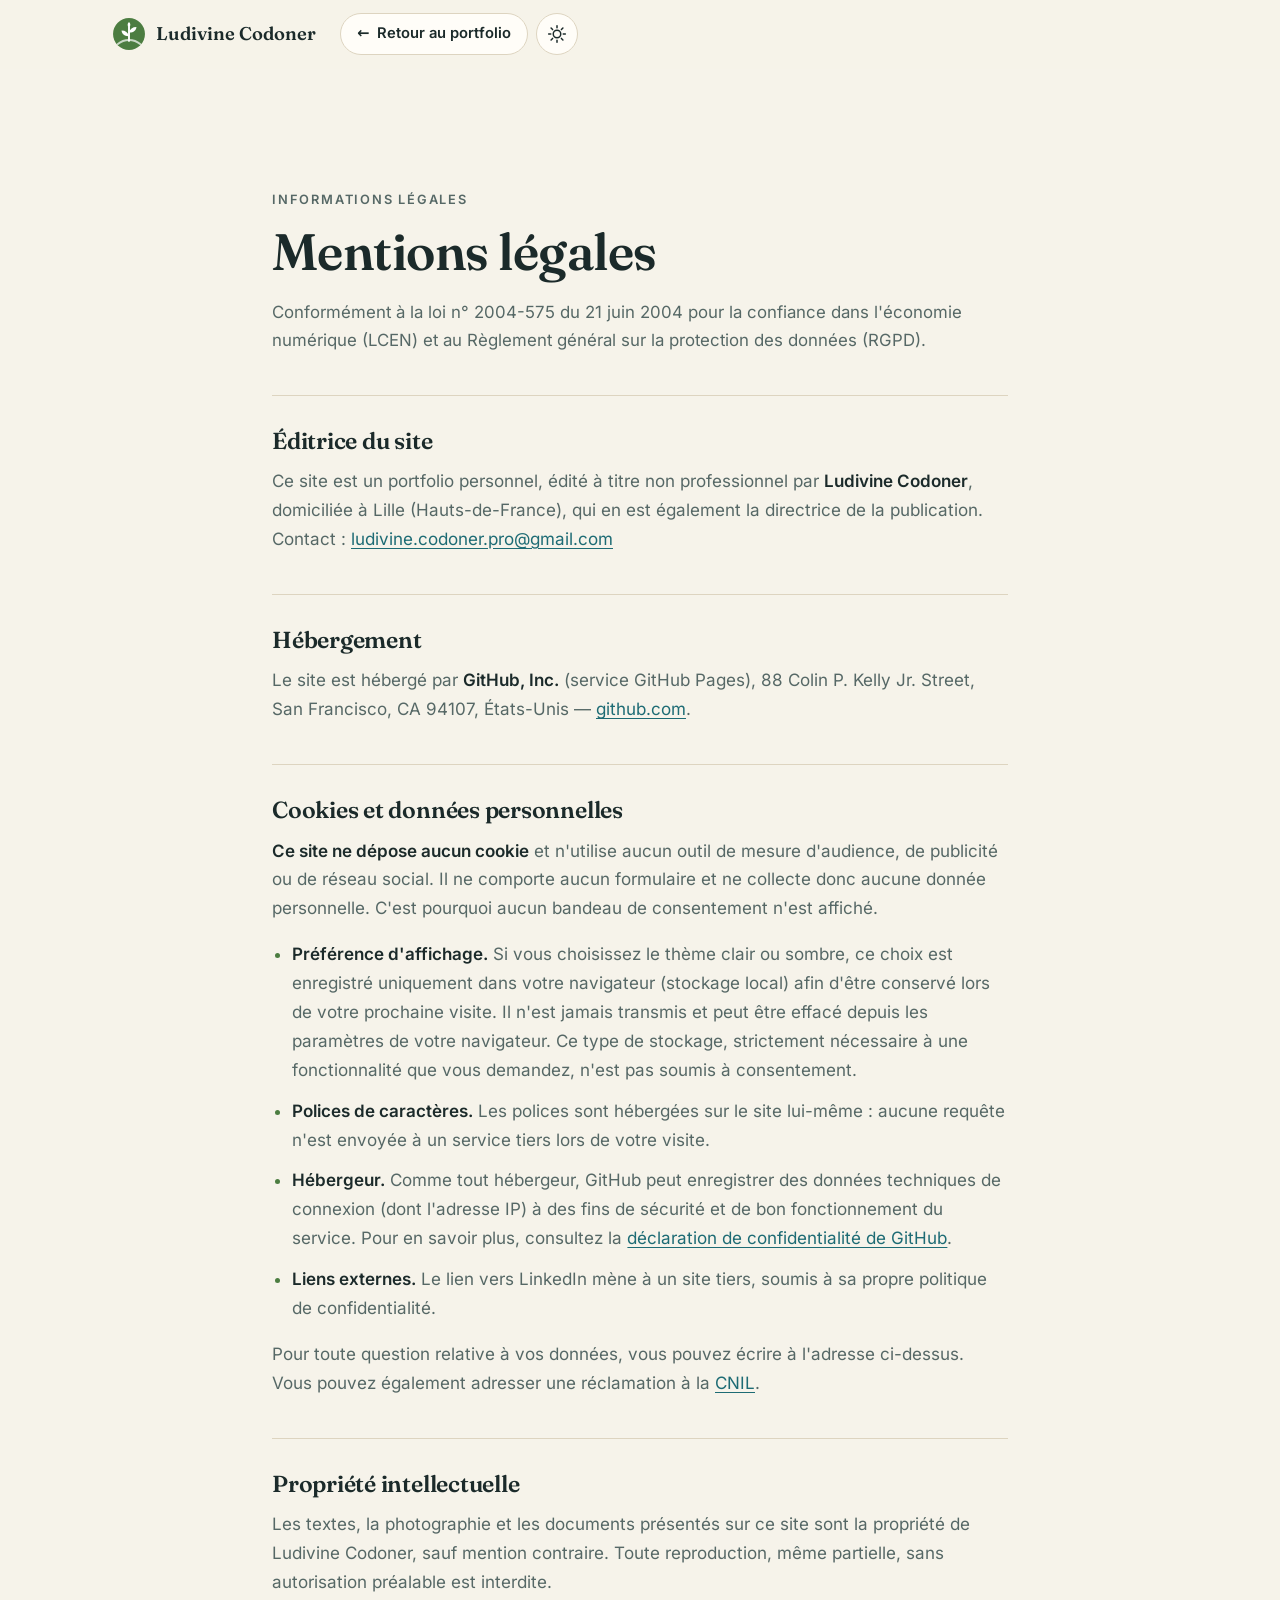
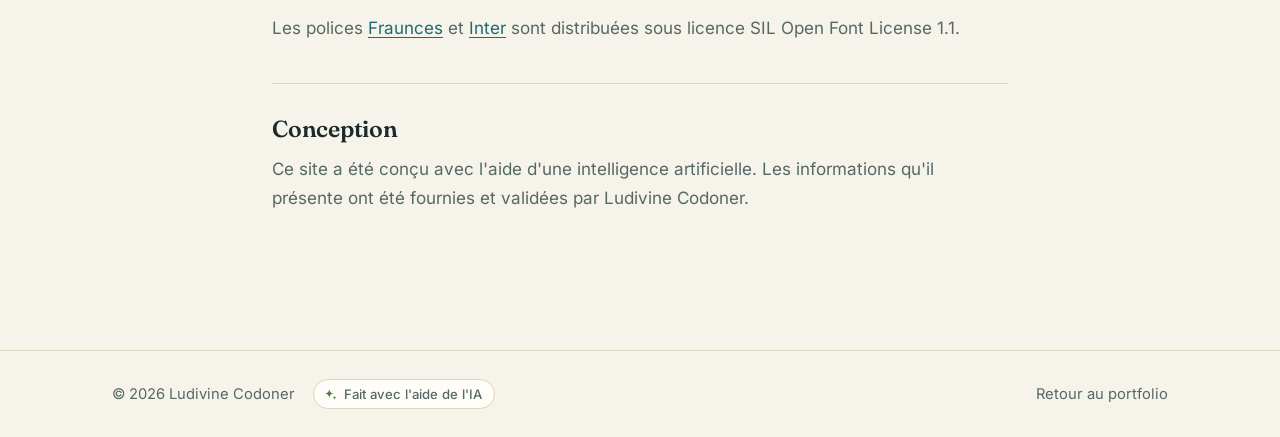
==== mentions-legales.html @ 5ecd5ef0 "Copie de l'e-mail au clic, badge IA, mentions légales, RStudio/Positron - Contact : un clic sur l'ad" ====
<!doctype html>
<html lang="fr">
<head>
  <meta charset="utf-8">
  <meta name="viewport" content="width=device-width, initial-scale=1">
  <title>Mentions légales — Ludivine Codoner</title>
  <meta name="description" content="Mentions légales et politique de confidentialité du portfolio de Ludivine Codoner.">
  <meta name="robots" content="noindex">
  <meta name="theme-color" content="#4c7d41">

  <link rel="icon" href="assets/img/favicon.svg" type="image/svg+xml">
  <link rel="preload" href="assets/fonts/fraunces-latin.woff2" as="font" type="font/woff2" crossorigin>
  <link rel="preload" href="assets/fonts/inter-latin.woff2" as="font" type="font/woff2" crossorigin>
  <link rel="stylesheet" href="assets/css/style.css">

  <script>
    try {
      var t = localStorage.getItem('theme');
      if (t === 'light' || t === 'dark') document.documentElement.dataset.theme = t;
    } catch (e) {}
  </script>
</head>
<body>
  <a class="skip-link" href="#contenu">Aller au contenu</a>

  <header class="site-header">
    <div class="container header__inner">
      <a class="brand brand--compact-sm" href="index.html" aria-label="Retour au portfolio">
        <svg class="brand__mark" viewBox="0 0 32 32" aria-hidden="true">
          <circle cx="16" cy="16" r="15" class="brand__bg"/>
          <path d="M16 22.5V9.5" class="brand__stroke"/>
          <path d="M16 18c-.8-3.4-3.4-5.2-7-5.2.2 3.5 2.9 5.4 7 5.2ZM16 14.5c.8-3.4 3.4-5.2 7-5.2-.2 3.5-2.9 5.4-7 5.2ZM16 10c-1.7-1.5-1.7-3.9 0-5.4 1.7 1.5 1.7 3.9 0 5.4Z" class="brand__fill"/>
          <path d="M5.5 25.5c3-2.6 6.6-3.8 10.5-3.8s7.5 1.2 10.5 3.8" class="brand__stroke brand__stroke--soft"/>
        </svg>
        <span class="brand__name">Ludivine Codoner</span>
      </a>

      <div class="header__actions">
        <a class="btn btn--ghost btn--small" href="index.html">← <span class="hide-sm">Retour au portfolio</span><span class="show-sm">Retour</span></a>
        <button class="icon-btn theme-toggle" type="button" aria-label="Changer de thème">
          <svg class="icon-sun" viewBox="0 0 24 24" aria-hidden="true"><circle cx="12" cy="12" r="4.5"/><path d="M12 2v2.5M12 19.5V22M2 12h2.5M19.5 12H22M4.9 4.9l1.8 1.8M17.3 17.3l1.8 1.8M4.9 19.1l1.8-1.8M17.3 6.7l1.8-1.8"/></svg>
          <svg class="icon-moon" viewBox="0 0 24 24" aria-hidden="true"><path d="M20 14.5A8.5 8.5 0 0 1 9.5 4a8.5 8.5 0 1 0 10.5 10.5Z"/></svg>
        </button>
      </div>
    </div>
  </header>

  <main id="contenu" class="section">
    <div class="container legal">
      <p class="eyebrow">Informations légales</p>
      <h1>Mentions légales</h1>
      <p class="legal__intro">
        Conformément à la loi n° 2004-575 du 21 juin 2004 pour la confiance dans l'économie
        numérique (LCEN) et au Règlement général sur la protection des données (RGPD).
      </p>

      <section>
        <h2>Éditrice du site</h2>
        <p>
          Ce site est un portfolio personnel, édité à titre non professionnel par
          <strong>Ludivine Codoner</strong>, domiciliée à Lille (Hauts-de-France), qui en est
          également la directrice de la publication.<br>
          Contact : <a href="mailto:ludivine.codoner.pro@gmail.com">ludivine.codoner.pro@gmail.com</a>
        </p>
      </section>

      <section>
        <h2>Hébergement</h2>
        <p>
          Le site est hébergé par <strong>GitHub, Inc.</strong> (service GitHub Pages),
          88 Colin P. Kelly Jr. Street, San Francisco, CA 94107, États-Unis —
          <a href="https://github.com" target="_blank" rel="noopener">github.com</a>.
        </p>
      </section>

      <section id="cookies">
        <h2>Cookies et données personnelles</h2>
        <p>
          <strong>Ce site ne dépose aucun cookie</strong> et n'utilise aucun outil de mesure
          d'audience, de publicité ou de réseau social. Il ne comporte aucun formulaire et ne
          collecte donc aucune donnée personnelle. C'est pourquoi aucun bandeau de consentement
          n'est affiché.
        </p>
        <ul>
          <li>
            <strong>Préférence d'affichage.</strong> Si vous choisissez le thème clair ou sombre,
            ce choix est enregistré uniquement dans votre navigateur (stockage local) afin d'être
            conservé lors de votre prochaine visite. Il n'est jamais transmis et peut être effacé
            depuis les paramètres de votre navigateur. Ce type de stockage, strictement nécessaire
            à une fonctionnalité que vous demandez, n'est pas soumis à consentement.
          </li>
          <li>
            <strong>Polices de caractères.</strong> Les polices sont hébergées sur le site
            lui-même : aucune requête n'est envoyée à un service tiers lors de votre visite.
          </li>
          <li>
            <strong>Hébergeur.</strong> Comme tout hébergeur, GitHub peut enregistrer des données
            techniques de connexion (dont l'adresse IP) à des fins de sécurité et de bon
            fonctionnement du service. Pour en savoir plus, consultez la
            <a href="https://docs.github.com/fr/site-policy/privacy-policies/github-general-privacy-statement" target="_blank" rel="noopener">déclaration de confidentialité de GitHub</a>.
          </li>
          <li>
            <strong>Liens externes.</strong> Le lien vers LinkedIn mène à un site tiers, soumis à
            sa propre politique de confidentialité.
          </li>
        </ul>
        <p>
          Pour toute question relative à vos données, vous pouvez écrire à l'adresse ci-dessus.
          Vous pouvez également adresser une réclamation à la
          <a href="https://www.cnil.fr" target="_blank" rel="noopener">CNIL</a>.
        </p>
      </section>

      <section>
        <h2>Propriété intellectuelle</h2>
        <p>
          Les textes, la photographie et les documents présentés sur ce site sont la propriété de
          Ludivine Codoner, sauf mention contraire. Toute reproduction, même partielle, sans
          autorisation préalable est interdite.
        </p>
        <p>
          Les polices <a href="assets/fonts/OFL-Fraunces.txt">Fraunces</a> et
          <a href="assets/fonts/OFL-Inter.txt">Inter</a> sont distribuées sous licence
          SIL Open Font License 1.1.
        </p>
      </section>

      <section>
        <h2>Conception</h2>
        <p>
          Ce site a été conçu avec l'aide d'une intelligence artificielle. Les informations qu'il
          présente ont été fournies et validées par Ludivine Codoner.
        </p>
      </section>
    </div>
  </main>

  <footer class="site-footer">
    <div class="container footer__inner">
      <div class="footer__meta">
        <p>© <span data-year>2026</span> Ludivine Codoner</p>
        <span class="ai-badge" title="Ce site a été conçu avec l'aide d'une intelligence artificielle">
          <svg viewBox="0 0 24 24" aria-hidden="true"><path d="M10 3.5c.7 4.6 2.4 6.3 7 7-4.6.7-6.3 2.4-7 7-.7-4.6-2.4-6.3-7-7 4.6-.7 6.3-2.4 7-7ZM18.5 14c.3 2 1 2.7 3 3-2 .3-2.7 1-3 3-.3-2-1-2.7-3-3 2-.3 2.7-1 3-3Z"/></svg>
          Fait avec l'aide de l'IA
        </span>
      </div>
      <nav class="footer__links" aria-label="Liens de bas de page">
        <a href="index.html">Retour au portfolio</a>
      </nav>
    </div>
  </footer>

  <script src="assets/js/main.js" defer></script>
</body>
</html>
---- assets/css/style.css ----
/* ==========================================================================
   Portfolio — feuille de style
   Palette inspirée des terrains d'étude :
   rose du silène dioïque, bleu de la mer, vert des dunes, beige du sable.
   ========================================================================== */

:root {
  --bg: #f6f3ea;
  --bg-alt: #eee8d9;
  --surface: #fffdf8;
  --text: #1b2a2a;
  --muted: #566866;
  --line: #ddd4c0;
  --header-bg: rgba(246, 243, 234, 0.82);

  --sea: #1d6b74;
  --sea-strong: #12505a;
  --sea-soft: #d6e8e6;
  --leaf: #4c7d41;
  --campion: #b5305d;
  --sand: #c8a669;
  --ochre: #8f6420;

  --wave-1: #cfe2df;
  --wave-2: #9cc7c4;
  --wave-3: var(--bg);

  --on-accent: #ffffff;
  --shadow: 0 1px 2px rgba(27, 42, 42, 0.05), 0 10px 30px rgba(27, 42, 42, 0.07);
  --shadow-lg: 0 2px 4px rgba(27, 42, 42, 0.06), 0 20px 50px rgba(27, 42, 42, 0.12);

  --radius: 18px;
  --radius-sm: 10px;
  --maxw: 1120px;
  --font-serif: "Fraunces", Georgia, "Times New Roman", serif;
  --font-sans: "Inter", system-ui, -apple-system, "Segoe UI", Roboto, sans-serif;

  color-scheme: light;
}

@media (prefers-color-scheme: dark) {
  :root:not([data-theme="light"]) {
    --bg: #0e191b;
    --bg-alt: #122124;
    --surface: #16282b;
    --text: #e5eeec;
    --muted: #9db1ad;
    --line: #26393c;
    --header-bg: rgba(14, 25, 27, 0.8);

    --sea: #62b8bf;
    --sea-strong: #8fd0d4;
    --sea-soft: #1b3639;
    --leaf: #97c487;
    --campion: #ec7fa2;
    --sand: #d9bd85;
  --ochre: #dcb46e;

    --wave-1: #15302f;
    --wave-2: #1b4243;

    --on-accent: #0e191b;
    --shadow: 0 1px 2px rgba(0, 0, 0, 0.3), 0 10px 30px rgba(0, 0, 0, 0.25);
    --shadow-lg: 0 2px 4px rgba(0, 0, 0, 0.3), 0 20px 50px rgba(0, 0, 0, 0.4);

    color-scheme: dark;
  }
}

:root[data-theme="dark"] {
  --bg: #0e191b;
  --bg-alt: #122124;
  --surface: #16282b;
  --text: #e5eeec;
  --muted: #9db1ad;
  --line: #26393c;
  --header-bg: rgba(14, 25, 27, 0.8);

  --sea: #62b8bf;
  --sea-strong: #8fd0d4;
  --sea-soft: #1b3639;
  --leaf: #97c487;
  --campion: #ec7fa2;
  --sand: #d9bd85;
  --ochre: #dcb46e;

  --wave-1: #15302f;
  --wave-2: #1b4243;

  --on-accent: #0e191b;
  --shadow: 0 1px 2px rgba(0, 0, 0, 0.3), 0 10px 30px rgba(0, 0, 0, 0.25);
  --shadow-lg: 0 2px 4px rgba(0, 0, 0, 0.3), 0 20px 50px rgba(0, 0, 0, 0.4);

  color-scheme: dark;
}

/* ---------- Polices (hébergées sur le site, licence SIL OFL 1.1) ---------- */

@font-face {
  font-family: "Fraunces";
  font-style: normal;
  font-weight: 400 700;
  font-display: swap;
  src: url("../fonts/fraunces-latin.woff2") format("woff2");
}

@font-face {
  font-family: "Inter";
  font-style: normal;
  font-weight: 400 600;
  font-display: swap;
  src: url("../fonts/inter-latin.woff2") format("woff2");
}

/* ---------- Base ---------- */

*,
*::before,
*::after {
  box-sizing: border-box;
}

html {
  scroll-behavior: smooth;
  -webkit-text-size-adjust: 100%;
}

body {
  margin: 0;
  background: var(--bg);
  color: var(--text);
  font-family: var(--font-sans);
  font-size: 1.0625rem;
  line-height: 1.7;
  -webkit-font-smoothing: antialiased;
  overflow-x: hidden;
}

svg {
  display: block;
}

a {
  color: var(--sea);
  text-underline-offset: 3px;
}

h1,
h2,
h3 {
  margin: 0;
  font-family: var(--font-serif);
  font-weight: 600;
  line-height: 1.15;
  letter-spacing: -0.01em;
  text-wrap: balance;
}

h2 {
  font-size: clamp(1.9rem, 4vw, 2.75rem);
}

h3 {
  font-size: 1.3rem;
}

p {
  margin: 0 0 1em;
}

ul,
ol {
  margin: 0;
  padding: 0;
  list-style: none;
}

:focus-visible {
  outline: 3px solid var(--sea);
  outline-offset: 3px;
  border-radius: 6px;
}

.container {
  width: 100%;
  max-width: var(--maxw);
  margin-inline: auto;
  padding-inline: clamp(16px, 4vw, 32px);
}

section[id],
article[id] {
  scroll-margin-top: 84px;
}

.sr-only {
  position: absolute;
  width: 1px;
  height: 1px;
  margin: -1px;
  padding: 0;
  overflow: hidden;
  clip: rect(0 0 0 0);
  white-space: nowrap;
  border: 0;
}

.skip-link {
  position: absolute;
  top: -100px;
  left: 16px;
  z-index: 100;
  padding: 10px 16px;
  border-radius: var(--radius-sm);
  background: var(--sea);
  color: var(--on-accent);
  font-weight: 600;
  text-decoration: none;
}

.skip-link:focus {
  top: 16px;
}

.eyebrow {
  margin: 0 0 0.75rem;
  color: var(--sea);
  font-size: 0.8rem;
  font-weight: 600;
  letter-spacing: 0.14em;
  text-transform: uppercase;
}

/* ---------- Boutons, pastilles ---------- */

.btn {
  display: inline-flex;
  align-items: center;
  justify-content: center;
  gap: 8px;
  min-height: 48px;
  padding: 0 22px;
  border: 1.5px solid transparent;
  border-radius: 999px;
  font-weight: 600;
  font-size: 0.98rem;
  text-decoration: none;
  transition: transform 0.2s ease, background-color 0.2s ease, border-color 0.2s ease, color 0.2s ease;
}

.btn:hover {
  transform: translateY(-2px);
}

.btn--small {
  min-height: 42px;
  padding: 0 16px;
  font-size: 0.92rem;
}

.show-sm {
  display: none;
}

@media (max-width: 520px) {
  .hide-sm {
    display: none;
  }

  .show-sm {
    display: inline;
  }

  .brand--compact-sm .brand__name {
    display: none;
  }
}

.btn--primary {
  background: var(--sea);
  color: var(--on-accent);
}

.btn--primary:hover {
  background: var(--sea-strong);
}

.btn--ghost {
  border-color: var(--line);
  background: var(--surface);
  color: var(--text);
}

.btn--ghost:hover {
  border-color: var(--sea);
  color: var(--sea);
}

.pill {
  display: inline-block;
  padding: 2px 12px;
  border-radius: 999px;
  background: var(--sea-soft);
  color: var(--sea-strong);
  font-size: 0.8rem;
  font-weight: 600;
  letter-spacing: 0.02em;
  white-space: nowrap;
}

.pill--accent {
  background: color-mix(in srgb, var(--accent) 14%, transparent);
  color: var(--accent);
}

.icon-btn {
  display: inline-grid;
  place-items: center;
  width: 42px;
  height: 42px;
  padding: 0;
  border: 1px solid var(--line);
  border-radius: 50%;
  background: var(--surface);
  color: var(--text);
  cursor: pointer;
  transition: border-color 0.2s ease, color 0.2s ease;
}

.icon-btn:hover {
  border-color: var(--sea);
  color: var(--sea);
}

.icon-btn svg {
  width: 20px;
  height: 20px;
  fill: none;
  stroke: currentColor;
  stroke-width: 1.8;
  stroke-linecap: round;
  stroke-linejoin: round;
}

/* ---------- En-tête ---------- */

.site-header {
  position: sticky;
  top: 0;
  z-index: 50;
  border-bottom: 1px solid transparent;
  background: var(--header-bg);
  -webkit-backdrop-filter: saturate(160%) blur(14px);
  backdrop-filter: saturate(160%) blur(14px);
  transition: border-color 0.3s ease, box-shadow 0.3s ease;
}

.site-header.is-scrolled {
  border-bottom-color: var(--line);
}

.header__inner {
  display: flex;
  align-items: center;
  gap: 24px;
  min-height: 68px;
}

.brand {
  display: inline-flex;
  align-items: center;
  gap: 10px;
  color: var(--text);
  font-family: var(--font-serif);
  font-size: 1.15rem;
  font-weight: 600;
  text-decoration: none;
}

.brand__mark {
  width: 34px;
  height: 34px;
  flex: none;
}

.brand__bg {
  fill: var(--leaf);
}

.brand__stroke {
  fill: none;
  stroke: var(--on-accent);
  stroke-width: 1.8;
  stroke-linecap: round;
}

.brand__stroke--soft {
  opacity: 0.7;
}

.brand__fill {
  fill: var(--on-accent);
}

.nav {
  margin-left: auto;
}

.nav__list {
  display: flex;
  gap: 4px;
}

.nav__list a {
  display: block;
  padding: 8px 14px;
  border-radius: 999px;
  color: var(--muted);
  font-size: 0.95rem;
  font-weight: 500;
  text-decoration: none;
  transition: color 0.2s ease, background-color 0.2s ease;
}

.nav__list a:hover,
.nav__list a.is-active {
  background: var(--sea-soft);
  color: var(--sea-strong);
}

.header__actions {
  display: flex;
  gap: 8px;
}

.theme-toggle .icon-moon {
  display: none;
}

:root[data-theme="dark"] .theme-toggle .icon-sun {
  display: none;
}

:root[data-theme="dark"] .theme-toggle .icon-moon {
  display: block;
}

@media (prefers-color-scheme: dark) {
  :root:not([data-theme="light"]) .theme-toggle .icon-sun {
    display: none;
  }

  :root:not([data-theme="light"]) .theme-toggle .icon-moon {
    display: block;
  }
}

.nav-toggle {
  display: none;
  gap: 4px;
  align-content: center;
}

.nav-toggle__bar {
  display: block;
  width: 18px;
  height: 2px;
  border-radius: 2px;
  background: currentColor;
  transition: transform 0.25s ease, opacity 0.25s ease;
}

.nav-toggle[aria-expanded="true"] .nav-toggle__bar:nth-child(1) {
  transform: translateY(6px) rotate(45deg);
}

.nav-toggle[aria-expanded="true"] .nav-toggle__bar:nth-child(2) {
  opacity: 0;
}

.nav-toggle[aria-expanded="true"] .nav-toggle__bar:nth-child(3) {
  transform: translateY(-6px) rotate(-45deg);
}

@media (max-width: 860px) {
  .header__inner {
    justify-content: space-between;
  }

  .nav-toggle {
    display: inline-grid;
  }

  .nav {
    position: absolute;
    top: 100%;
    left: 0;
    right: 0;
    margin: 0;
    padding: 8px 16px 20px;
    border-bottom: 1px solid var(--line);
    background: var(--bg);
    box-shadow: var(--shadow);
    opacity: 0;
    visibility: hidden;
    transform: translateY(-8px);
    transition: opacity 0.2s ease, transform 0.2s ease, visibility 0.2s;
  }

  .nav.is-open {
    opacity: 1;
    visibility: visible;
    transform: none;
  }

  .nav__list {
    flex-direction: column;
  }

  .nav__list a {
    padding: 12px 16px;
    border-radius: var(--radius-sm);
    font-size: 1.05rem;
  }

  .header__actions {
    margin-left: auto;
  }
}

/* ---------- Accueil ---------- */

.hero {
  position: relative;
  overflow: hidden;
  padding: clamp(56px, 10vw, 120px) 0 clamp(140px, 16vw, 200px);
  background:
    radial-gradient(60% 60% at 85% 10%, color-mix(in srgb, var(--campion) 10%, transparent), transparent 70%),
    radial-gradient(50% 50% at 5% 30%, color-mix(in srgb, var(--leaf) 12%, transparent), transparent 70%),
    var(--bg);
}

.hero__inner {
  position: relative;
  z-index: 1;
  display: grid;
  grid-template-columns: minmax(0, 1.35fr) minmax(0, 1fr);
  align-items: center;
  gap: clamp(32px, 6vw, 72px);
}

.hero__title {
  font-size: clamp(2.6rem, 6.4vw, 4.25rem);
  font-weight: 700;
  letter-spacing: -0.025em;
}

.hero__role {
  margin: 0.6rem 0 1.4rem;
  color: var(--sea);
  font-family: var(--font-serif);
  font-size: clamp(1.15rem, 2.4vw, 1.45rem);
  font-style: italic;
}

.hero__lead {
  max-width: 36em;
  color: var(--muted);
  font-size: 1.12rem;
}

.hero__cta {
  display: flex;
  flex-wrap: wrap;
  gap: 12px;
  margin-top: 2rem;
}

.hero__figure {
  position: relative;
  justify-self: center;
  width: min(100%, 360px);
  margin: 0;
}

.hero__photo {
  position: relative;
  aspect-ratio: 3 / 4;
}

/* Cadre décoratif décalé derrière la photo */
.hero__photo::before {
  content: "";
  position: absolute;
  inset: 0;
  border: 2px solid var(--campion);
  border-radius: 999px 999px var(--radius) var(--radius);
  opacity: 0.55;
  transform: translate(14px, 14px);
}

.hero__photo img {
  position: relative;
  display: block;
  width: 100%;
  height: 100%;
  border-radius: 999px 999px var(--radius) var(--radius);
  box-shadow: var(--shadow-lg);
  object-fit: cover;
}

.hero__badge {
  position: absolute;
  bottom: 22px;
  left: -28px;
  display: flex;
  align-items: center;
  gap: 12px;
  max-width: 290px;
  padding: 10px 16px 10px 10px;
  border: 1px solid var(--line);
  border-radius: 16px;
  background: var(--surface);
  box-shadow: var(--shadow-lg);
  color: var(--muted);
  font-size: 0.85rem;
  line-height: 1.35;
}

.hero__badge-icons {
  display: flex;
  flex: none;
}

.hero__badge-icons svg {
  width: 34px;
  height: 34px;
  padding: 5px;
  border: 2px solid var(--surface);
  border-radius: 50%;
  background: color-mix(in srgb, var(--accent) 16%, var(--surface));
}

.hero__badge-icons svg + svg {
  margin-left: -8px;
}

.hero__waves {
  position: absolute;
  right: 0;
  bottom: -1px;
  left: 0;
  height: clamp(90px, 12vw, 160px);
}

.hero__waves svg {
  width: 100%;
  height: 100%;
}

.wave {
  transform-origin: center bottom;
}

.wave--1 {
  fill: var(--wave-1);
  animation: swell 9s ease-in-out infinite alternate;
}

.wave--2 {
  fill: var(--wave-2);
  opacity: 0.55;
  animation: swell 7s ease-in-out -2s infinite alternate-reverse;
}

.wave--3 {
  fill: var(--wave-3);
}

@keyframes swell {
  from {
    transform: translateX(-1.5%) scaleY(0.94);
  }

  to {
    transform: translateX(1.5%) scaleY(1.06);
  }
}

@media (max-width: 860px) {
  .hero__inner {
    grid-template-columns: minmax(0, 1fr);
  }

  .hero__figure {
    width: min(100% - 28px, 320px);
    margin-top: 12px;
  }

  .hero__badge {
    left: 12px;
    right: 12px;
    bottom: 14px;
    max-width: none;
  }
}

/* ---------- Icônes des terrains (héritent de --accent) ---------- */

.ico-fill {
  fill: var(--accent);
}

.ico-core {
  fill: var(--sand);
}

.ico-line {
  fill: none;
  stroke: var(--surface);
  stroke-width: 1.6;
  stroke-linecap: round;
  opacity: 0.75;
}

.ico-line--strong {
  stroke: var(--accent);
  stroke-width: 2.2;
  opacity: 1;
}

.ico-fill--soft {
  opacity: 0.6;
}

.ico-body {
  fill: none;
  stroke: var(--text);
  stroke-width: 2;
  stroke-linecap: round;
}

/* ---------- Sections ---------- */

.section {
  padding-block: clamp(72px, 10vw, 120px);
}

.section--alt {
  background: var(--bg-alt);
}

.section-head {
  max-width: 720px;
  margin-bottom: clamp(36px, 5vw, 56px);
}

.section-head__intro {
  margin-top: 1rem;
  color: var(--muted);
  font-size: 1.1rem;
}

/* ---------- À propos ---------- */

.about {
  display: grid;
  grid-template-columns: minmax(0, 1.5fr) minmax(0, 1fr);
  align-items: start;
  gap: clamp(32px, 6vw, 72px);
}

.about__text p {
  color: var(--muted);
}

.about__text strong {
  color: var(--text);
  font-weight: 600;
}

.about__text p:first-child {
  color: var(--text);
  font-family: var(--font-serif);
  font-size: 1.35rem;
  line-height: 1.5;
}

.facts {
  display: grid;
  gap: 14px;
}

.fact {
  padding: 20px 22px;
  border: 1px solid var(--line);
  border-left: 4px solid var(--sea);
  border-radius: var(--radius-sm);
  background: var(--surface);
}

.fact:nth-child(2) {
  border-left-color: var(--campion);
}

.fact:nth-child(3) {
  border-left-color: var(--leaf);
}

.fact__value {
  display: block;
  font-family: var(--font-serif);
  font-size: 1.9rem;
  font-weight: 700;
  line-height: 1.1;
}

.fact__label {
  display: block;
  margin-top: 4px;
  color: var(--muted);
  font-size: 0.95rem;
  line-height: 1.45;
}

.interests {
  margin-top: clamp(40px, 6vw, 64px);
  padding-top: clamp(28px, 4vw, 40px);
  border-top: 1px solid var(--line);
}

.interests__title {
  margin-bottom: 18px;
  font-size: 1.15rem;
}

.interests__list {
  display: grid;
  grid-template-columns: repeat(auto-fit, minmax(min(100%, 220px), 1fr));
  gap: 12px;
}

.interests__list li {
  display: flex;
  align-items: flex-start;
  gap: 12px;
  padding: 16px;
  border-radius: var(--radius-sm);
  background: var(--bg-alt);
  color: var(--muted);
  font-size: 0.95rem;
  line-height: 1.45;
}

.interests__list strong {
  display: block;
  margin-bottom: 2px;
  color: var(--text);
  font-weight: 600;
}

.interests__list svg {
  width: 22px;
  height: 22px;
  flex: none;
  fill: none;
  stroke: var(--sea);
  stroke-width: 1.8;
  stroke-linecap: round;
  stroke-linejoin: round;
}

@media (max-width: 860px) {
  .about {
    grid-template-columns: minmax(0, 1fr);
  }
}

/* ---------- Parcours (frise) ---------- */

.timeline {
  position: relative;
  display: grid;
  gap: 28px;
  padding-left: 44px;
}

.timeline::before {
  content: "";
  position: absolute;
  top: 12px;
  bottom: 12px;
  left: 13px;
  width: 2px;
  border-radius: 2px;
  background: linear-gradient(to bottom, var(--sea), var(--leaf));
}

.timeline__item {
  position: relative;
}

.timeline__marker {
  position: absolute;
  top: 30px;
  left: -44px;
  width: 28px;
  height: 28px;
  border: 6px solid var(--bg-alt);
  border-radius: 50%;
  background: var(--sea);
  box-shadow: 0 0 0 2px var(--sea);
}

.timeline__item:last-child .timeline__marker {
  background: var(--leaf);
  box-shadow: 0 0 0 2px var(--leaf);
}

.timeline__card {
  padding: clamp(22px, 3.5vw, 32px);
  border: 1px solid var(--line);
  border-radius: var(--radius);
  background: var(--surface);
  box-shadow: var(--shadow);
}

.timeline__meta {
  display: flex;
  flex-wrap: wrap;
  align-items: center;
  gap: 8px 14px;
  margin-bottom: 12px;
  color: var(--muted);
  font-size: 0.92rem;
}

.timeline__sub {
  margin: 6px 0 16px;
  color: var(--sea);
  font-weight: 500;
}

.timeline__card > p:not(.timeline__sub) {
  color: var(--muted);
}

.steps {
  display: flex;
  flex-wrap: wrap;
  gap: 8px;
  margin-bottom: 16px;
}

.steps li {
  display: inline-flex;
  align-items: center;
  gap: 8px;
  color: var(--text);
  font-size: 0.92rem;
  font-weight: 500;
}

.steps li:not(:last-child)::after {
  content: "→";
  color: var(--muted);
}

.timeline__link {
  display: block;
  width: fit-content;
  margin-top: 4px;
  font-weight: 600;
  font-size: 0.95rem;
  text-decoration: none;
}

.timeline__link:hover {
  text-decoration: underline;
}

/* ---------- Stages ---------- */

.stages {
  display: grid;
  gap: 24px;
}

.stage {
  position: relative;
  display: grid;
  grid-template-columns: auto minmax(0, 1fr);
  gap: clamp(18px, 3vw, 32px);
  overflow: hidden;
  padding: clamp(22px, 4vw, 40px);
  border: 1px solid var(--line);
  border-radius: var(--radius);
  background: var(--surface);
  box-shadow: var(--shadow);
}

.stage::before {
  content: "";
  position: absolute;
  top: 0;
  bottom: 0;
  left: 0;
  width: 5px;
  background: var(--accent);
}

.stage__icon {
  display: grid;
  place-items: center;
  width: clamp(64px, 9vw, 88px);
  height: clamp(64px, 9vw, 88px);
  border-radius: 22px;
  background: color-mix(in srgb, var(--accent) 12%, transparent);
}

.stage__icon svg {
  width: 62%;
  height: 62%;
}

.stage__meta {
  display: flex;
  flex-wrap: wrap;
  align-items: center;
  gap: 8px 14px;
  margin-bottom: 12px;
  color: var(--muted);
  font-size: 0.92rem;
}

.stage h3 {
  margin-bottom: 14px;
  font-size: clamp(1.3rem, 2.6vw, 1.6rem);
}

.stage p {
  color: var(--muted);
}

.stage__highlight {
  padding: 14px 18px;
  border-radius: var(--radius-sm);
  background: color-mix(in srgb, var(--accent) 10%, transparent);
}

.stage__highlight strong {
  color: var(--text);
}

.tags {
  display: flex;
  flex-wrap: wrap;
  gap: 8px;
  margin-top: 18px;
}

.tags li {
  padding: 4px 12px;
  border: 1px solid color-mix(in srgb, var(--accent) 35%, var(--line));
  border-radius: 999px;
  color: var(--text);
  font-size: 0.85rem;
}

.stage__people {
  margin: 0;
  font-size: 0.95rem;
}

.stage__people span {
  margin-right: 6px;
  color: var(--text);
  font-weight: 600;
}

.stage__people span::after {
  content: " :";
}

.stage__list {
  display: grid;
  gap: 6px;
  margin-bottom: 16px;
  color: var(--muted);
}

.stage__list li {
  position: relative;
  padding-left: 20px;
}

.stage__list li::before {
  content: "";
  position: absolute;
  top: 0.68em;
  left: 2px;
  width: 7px;
  height: 7px;
  border-radius: 50%;
  background: var(--accent);
}

.subhead {
  margin: 0 0 18px;
  color: var(--muted);
  font-family: var(--font-sans);
  font-size: 0.85rem;
  font-weight: 600;
  letter-spacing: 0.12em;
  text-transform: uppercase;
}

.stages + .subhead {
  margin-top: clamp(40px, 6vw, 64px);
}

.doc-link {
  display: inline-flex;
  align-items: center;
  gap: 10px;
  margin-top: 18px;
  padding: 10px 16px;
  border: 1px solid var(--line);
  border-radius: 12px;
  background: var(--bg);
  color: var(--text);
  font-size: 0.92rem;
  font-weight: 600;
  text-decoration: none;
  transition: border-color 0.2s ease, color 0.2s ease;
}

.doc-link:hover {
  border-color: var(--accent);
  color: var(--accent);
}

.doc-link svg {
  width: 20px;
  height: 20px;
  flex: none;
  fill: none;
  stroke: currentColor;
  stroke-width: 1.8;
  stroke-linecap: round;
  stroke-linejoin: round;
}

.doc-link small {
  color: var(--muted);
  font-weight: 500;
}

.stages--compact {
  grid-template-columns: repeat(auto-fit, minmax(min(100%, 420px), 1fr));
  gap: 20px;
}

.stage--compact {
  padding: clamp(22px, 3vw, 30px);
  box-shadow: none;
}

.stage--compact .stage__icon {
  width: 60px;
  height: 60px;
  border-radius: 16px;
}

.stage--compact h3 {
  font-size: 1.2rem;
}

@media (max-width: 600px) {
  .stage {
    grid-template-columns: minmax(0, 1fr);
  }
}

/* ---------- Compétences ---------- */

.skills {
  display: grid;
  grid-template-columns: repeat(auto-fit, minmax(min(100%, 250px), 1fr));
  gap: 20px;
}

.skill {
  padding: 26px;
  border: 1px solid var(--line);
  border-radius: var(--radius);
  background: var(--surface);
}

.skill h3 {
  margin-bottom: 18px;
  font-size: 1.2rem;
}

.skill--featured {
  border-color: var(--sea);
  background:
    linear-gradient(160deg, color-mix(in srgb, var(--sea) 10%, transparent), transparent 60%),
    var(--surface);
  box-shadow: var(--shadow);
}

.skill__badge {
  display: inline-block;
  margin-bottom: 12px;
  padding: 2px 10px;
  border-radius: 999px;
  background: var(--sea);
  color: var(--on-accent);
  font-size: 0.75rem;
  font-weight: 600;
  letter-spacing: 0.08em;
  text-transform: uppercase;
}

.chips {
  display: flex;
  flex-wrap: wrap;
  gap: 8px;
}

.chips li {
  padding: 5px 12px;
  border-radius: 8px;
  background: var(--bg);
  color: var(--text);
  font-size: 0.88rem;
  line-height: 1.4;
}

.skill--featured .chips li {
  background: var(--sea-soft);
  color: var(--sea-strong);
  font-weight: 500;
}

.skill__note {
  margin: 16px 0 0;
  color: var(--muted);
  font-size: 0.9rem;
}

.project {
  display: grid;
  grid-template-columns: auto minmax(0, 1fr);
  gap: clamp(18px, 3vw, 28px);
  margin-top: 20px;
  padding: clamp(22px, 4vw, 36px);
  border: 1px solid var(--line);
  border-radius: var(--radius);
  background:
    linear-gradient(120deg, color-mix(in srgb, var(--leaf) 12%, transparent), transparent 55%),
    var(--surface);
}

.project__icon {
  display: grid;
  place-items: center;
  width: 64px;
  height: 64px;
  border-radius: 18px;
  background: color-mix(in srgb, var(--leaf) 16%, transparent);
  color: var(--leaf);
}

.project__icon svg {
  width: 32px;
  height: 32px;
  fill: none;
  stroke: currentColor;
  stroke-width: 1.7;
  stroke-linecap: round;
  stroke-linejoin: round;
}

.project__label {
  margin-bottom: 6px;
  color: var(--leaf);
  font-size: 0.8rem;
  font-weight: 600;
  letter-spacing: 0.12em;
  text-transform: uppercase;
}

.project h3 {
  margin-bottom: 12px;
  font-size: clamp(1.3rem, 2.6vw, 1.6rem);
}

.project p:not(.project__label) {
  max-width: 62em;
  color: var(--muted);
}

.project__steps {
  margin: 0;
}

.project__steps li {
  padding: 5px 12px;
  border-radius: 8px;
  background: var(--bg);
}

.project__steps li:not(:last-child)::after {
  content: none;
}

.project__steps li + li {
  position: relative;
  margin-left: 22px;
}

.project__steps li + li::before {
  content: "→";
  position: absolute;
  left: -22px;
  width: 22px;
  color: var(--muted);
  text-align: center;
}

@media (max-width: 600px) {
  .project {
    grid-template-columns: minmax(0, 1fr);
  }
}

@media (min-width: 1000px) {
  .skills {
    grid-template-columns: repeat(3, minmax(0, 1fr));
  }

  .skill--featured {
    grid-column: span 2;
  }
}

/* ---------- Contact ---------- */

.contact {
  --c-text: #f2f8f6;
  display: grid;
  grid-template-columns: minmax(0, 1.2fr) minmax(0, 1fr);
  align-items: center;
  gap: clamp(28px, 5vw, 56px);
  padding: clamp(32px, 6vw, 64px);
  border-radius: calc(var(--radius) + 6px);
  background:
    radial-gradient(70% 90% at 100% 0%, rgba(255, 255, 255, 0.12), transparent 60%),
    linear-gradient(135deg, #1d6b74, #12505a 55%, #2f5a3a);
  color: var(--c-text);
  box-shadow: var(--shadow-lg);
}

.contact h2 {
  margin-bottom: 1rem;
}

.contact p {
  color: rgba(242, 248, 246, 0.85);
}

.eyebrow--light {
  color: #a9dcd6;
}

.contact__links {
  display: grid;
  gap: 12px;
}

.contact__link {
  display: flex;
  align-items: center;
  gap: 14px;
  min-height: 56px;
  padding: 12px 18px;
  border: 1px solid rgba(255, 255, 255, 0.22);
  border-radius: 14px;
  background: rgba(255, 255, 255, 0.08);
  color: var(--c-text);
  font-weight: 500;
  text-decoration: none;
  overflow-wrap: anywhere;
  transition: background-color 0.2s ease, transform 0.2s ease;
}

.contact__stack {
  display: flex;
  flex-direction: column;
  align-items: flex-start;
  gap: 6px;
  min-width: 0;
}

.contact__hint {
  display: inline-flex;
  align-items: center;
  gap: 6px;
  padding: 2px 10px;
  border-radius: 999px;
  background: rgba(255, 255, 255, 0.14);
  font-size: 0.8rem;
  font-weight: 600;
  white-space: nowrap;
  transition: background-color 0.2s ease;
}

.contact__link .contact__hint svg {
  width: 15px;
  height: 15px;
}

.contact__link.is-copied {
  border-color: rgba(255, 255, 255, 0.6);
}

.contact__link.is-copied .contact__hint {
  background: #f2f8f6;
  color: #12505a;
}

.contact__link--static {
  margin: 0;
  border-style: dashed;
  background: transparent;
}

a.contact__link:hover {
  background: rgba(255, 255, 255, 0.16);
  transform: translateX(4px);
}

.contact__link svg {
  width: 22px;
  height: 22px;
  flex: none;
  fill: none;
  stroke: currentColor;
  stroke-width: 1.8;
  stroke-linecap: round;
  stroke-linejoin: round;
}

.contact :focus-visible {
  outline-color: #ffffff;
}

@media (max-width: 860px) {
  .contact {
    grid-template-columns: minmax(0, 1fr);
  }
}

/* ---------- Mentions légales ---------- */

.legal {
  max-width: 800px;
}

.legal h1 {
  margin-bottom: 1rem;
  font-size: clamp(2.2rem, 5vw, 3.2rem);
}

.legal__intro {
  color: var(--muted);
  font-size: 1.05rem;
}

.legal section {
  margin-top: 2.5rem;
  padding-top: 2rem;
  border-top: 1px solid var(--line);
}

.legal h2 {
  margin-bottom: 0.8rem;
  font-size: 1.45rem;
}

.legal p,
.legal li {
  color: var(--muted);
}

.legal strong {
  color: var(--text);
}

.legal ul {
  display: grid;
  gap: 12px;
  margin: 0 0 1em;
  padding-left: 1.2em;
  list-style: disc;
}

.legal li::marker {
  color: var(--leaf);
}

/* ---------- Pied de page ---------- */

.site-footer {
  padding: 28px 0;
  border-top: 1px solid var(--line);
  color: var(--muted);
  font-size: 0.92rem;
}

.footer__inner {
  display: flex;
  flex-wrap: wrap;
  align-items: center;
  justify-content: space-between;
  gap: 12px;
}

.footer__inner p {
  margin: 0;
}

.footer__meta,
.footer__links {
  display: flex;
  flex-wrap: wrap;
  align-items: center;
  gap: 8px 18px;
}

.ai-badge {
  display: inline-flex;
  align-items: center;
  gap: 6px;
  padding: 3px 12px 3px 9px;
  border: 1px solid var(--line);
  border-radius: 999px;
  background: var(--surface);
  color: var(--muted);
  font-size: 0.82rem;
  font-weight: 500;
  cursor: help;
}

.ai-badge svg {
  width: 15px;
  height: 15px;
  flex: none;
  fill: var(--leaf);
}

.footer__inner a {
  color: var(--muted);
  text-decoration: none;
}

.footer__inner a:hover {
  color: var(--sea);
}

/* ---------- Apparition au défilement ---------- */

.js .reveal {
  opacity: 0;
  transform: translateY(24px);
  transition: opacity 0.7s ease, transform 0.7s ease;
}

.js .reveal.is-visible {
  opacity: 1;
  transform: none;
}

@media (prefers-reduced-motion: reduce) {
  html {
    scroll-behavior: auto;
  }

  .js .reveal {
    opacity: 1;
    transform: none;
    transition: none;
  }

  .wave--1,
  .wave--2 {
    animation: none;
  }

  .btn,
  .contact__link {
    transition: none;
  }
}

@media print {
  .site-header,
  .hero__waves,
  .hero__cta {
    display: none;
  }

  .js .reveal {
    opacity: 1;
    transform: none;
  }
}
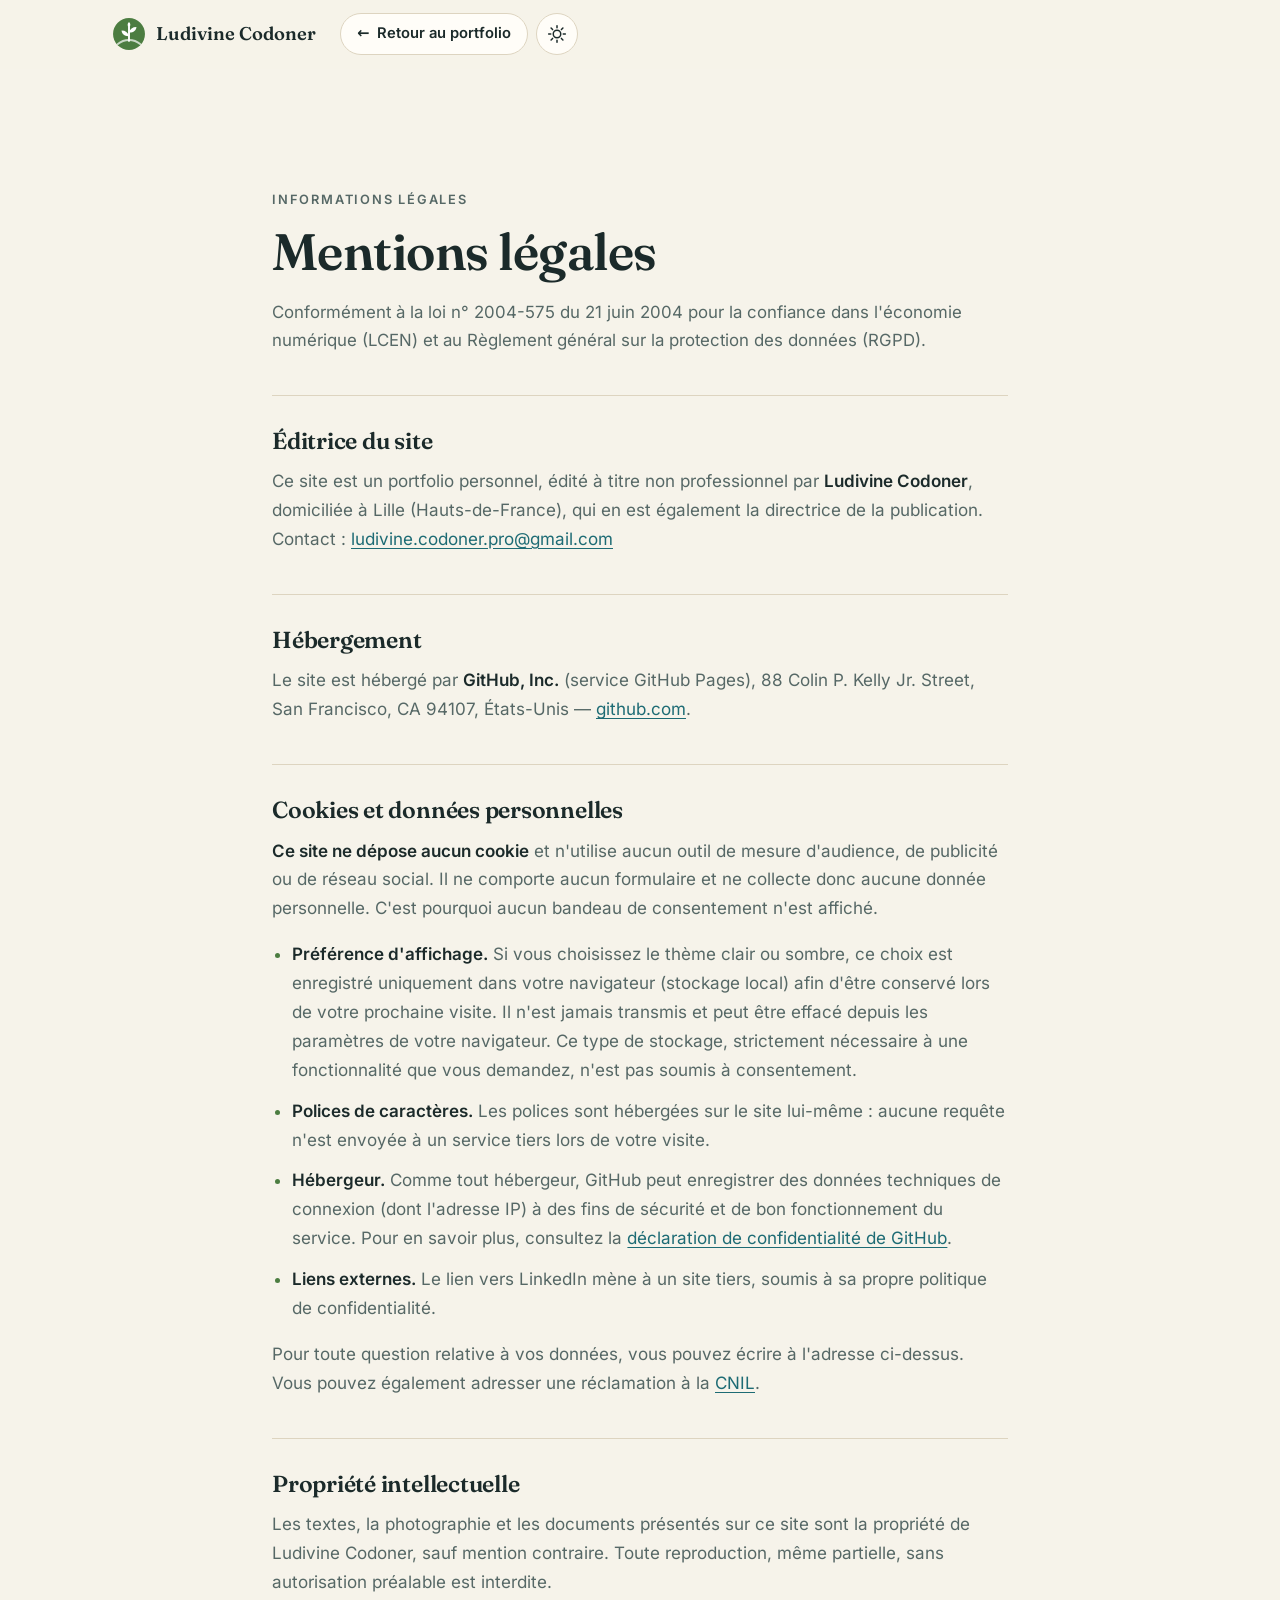
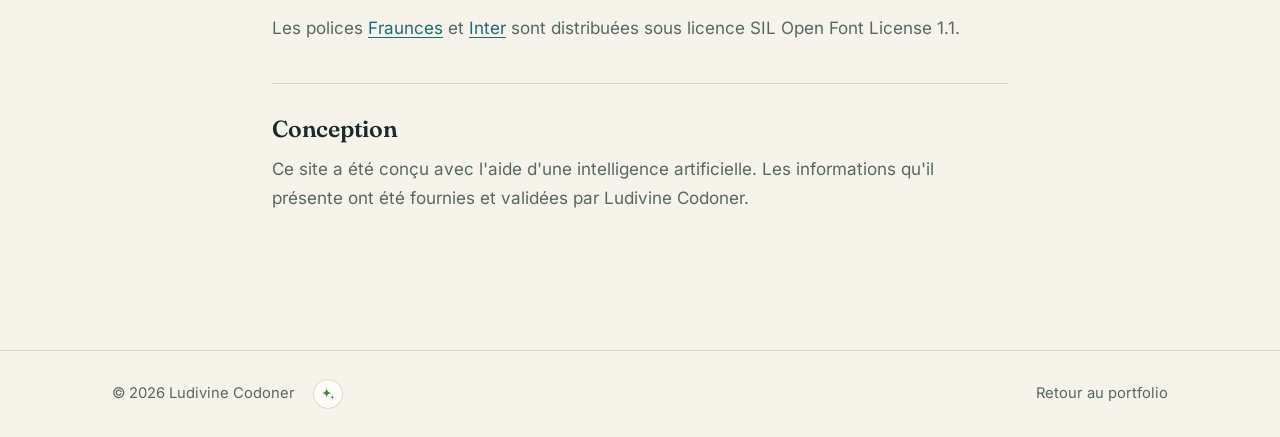
==== commit f4f23311: "Logo IA seul, copie au clic sur l'e-mail, poster du stage de L3 - Pied de page : le badge IA ne gard" ====
--- a/mentions-legales.html
+++ b/mentions-legales.html
@@ -139,9 +139,8 @@
     <div class="container footer__inner">
       <div class="footer__meta">
         <p>© <span data-year>2026</span> Ludivine Codoner</p>
-        <span class="ai-badge" title="Ce site a été conçu avec l'aide d'une intelligence artificielle">
+        <span class="ai-badge" role="img" aria-label="Fait avec l'aide de l'IA" title="Fait avec l'aide de l'IA">
           <svg viewBox="0 0 24 24" aria-hidden="true"><path d="M10 3.5c.7 4.6 2.4 6.3 7 7-4.6.7-6.3 2.4-7 7-.7-4.6-2.4-6.3-7-7 4.6-.7 6.3-2.4 7-7ZM18.5 14c.3 2 1 2.7 3 3-2 .3-2.7 1-3 3-.3-2-1-2.7-3-3 2-.3 2.7-1 3-3Z"/></svg>
-          Fait avec l'aide de l'IA
         </span>
       </div>
       <nav class="footer__links" aria-label="Liens de bas de page">
--- a/assets/css/style.css
+++ b/assets/css/style.css
@@ -1151,6 +1151,19 @@
   stroke-linejoin: round;
 }
 
+.doc-link--thumb {
+  padding: 6px 16px 6px 6px;
+}
+
+.doc-link--thumb img {
+  display: block;
+  width: 40px;
+  height: 57px;
+  border-radius: 6px;
+  object-fit: cover;
+  box-shadow: 0 1px 3px rgba(0, 0, 0, 0.15);
+}
+
 .doc-link small {
   color: var(--muted);
   font-weight: 500;
@@ -1396,39 +1409,9 @@
   transition: background-color 0.2s ease, transform 0.2s ease;
 }
 
-.contact__stack {
-  display: flex;
-  flex-direction: column;
-  align-items: flex-start;
-  gap: 6px;
-  min-width: 0;
-}
-
-.contact__hint {
-  display: inline-flex;
-  align-items: center;
-  gap: 6px;
-  padding: 2px 10px;
-  border-radius: 999px;
-  background: rgba(255, 255, 255, 0.14);
-  font-size: 0.8rem;
-  font-weight: 600;
-  white-space: nowrap;
-  transition: background-color 0.2s ease;
-}
-
-.contact__link .contact__hint svg {
-  width: 15px;
-  height: 15px;
-}
-
 .contact__link.is-copied {
-  border-color: rgba(255, 255, 255, 0.6);
-}
-
-.contact__link.is-copied .contact__hint {
-  background: #f2f8f6;
-  color: #12505a;
+  border-color: rgba(255, 255, 255, 0.7);
+  background: rgba(255, 255, 255, 0.2);
 }
 
 .contact__link--static {
@@ -1541,23 +1524,19 @@
 }
 
 .ai-badge {
-  display: inline-flex;
-  align-items: center;
-  gap: 6px;
-  padding: 3px 12px 3px 9px;
+  display: inline-grid;
+  place-items: center;
+  width: 30px;
+  height: 30px;
   border: 1px solid var(--line);
-  border-radius: 999px;
+  border-radius: 50%;
   background: var(--surface);
-  color: var(--muted);
-  font-size: 0.82rem;
-  font-weight: 500;
   cursor: help;
 }
 
 .ai-badge svg {
-  width: 15px;
-  height: 15px;
-  flex: none;
+  width: 16px;
+  height: 16px;
   fill: var(--leaf);
 }
 
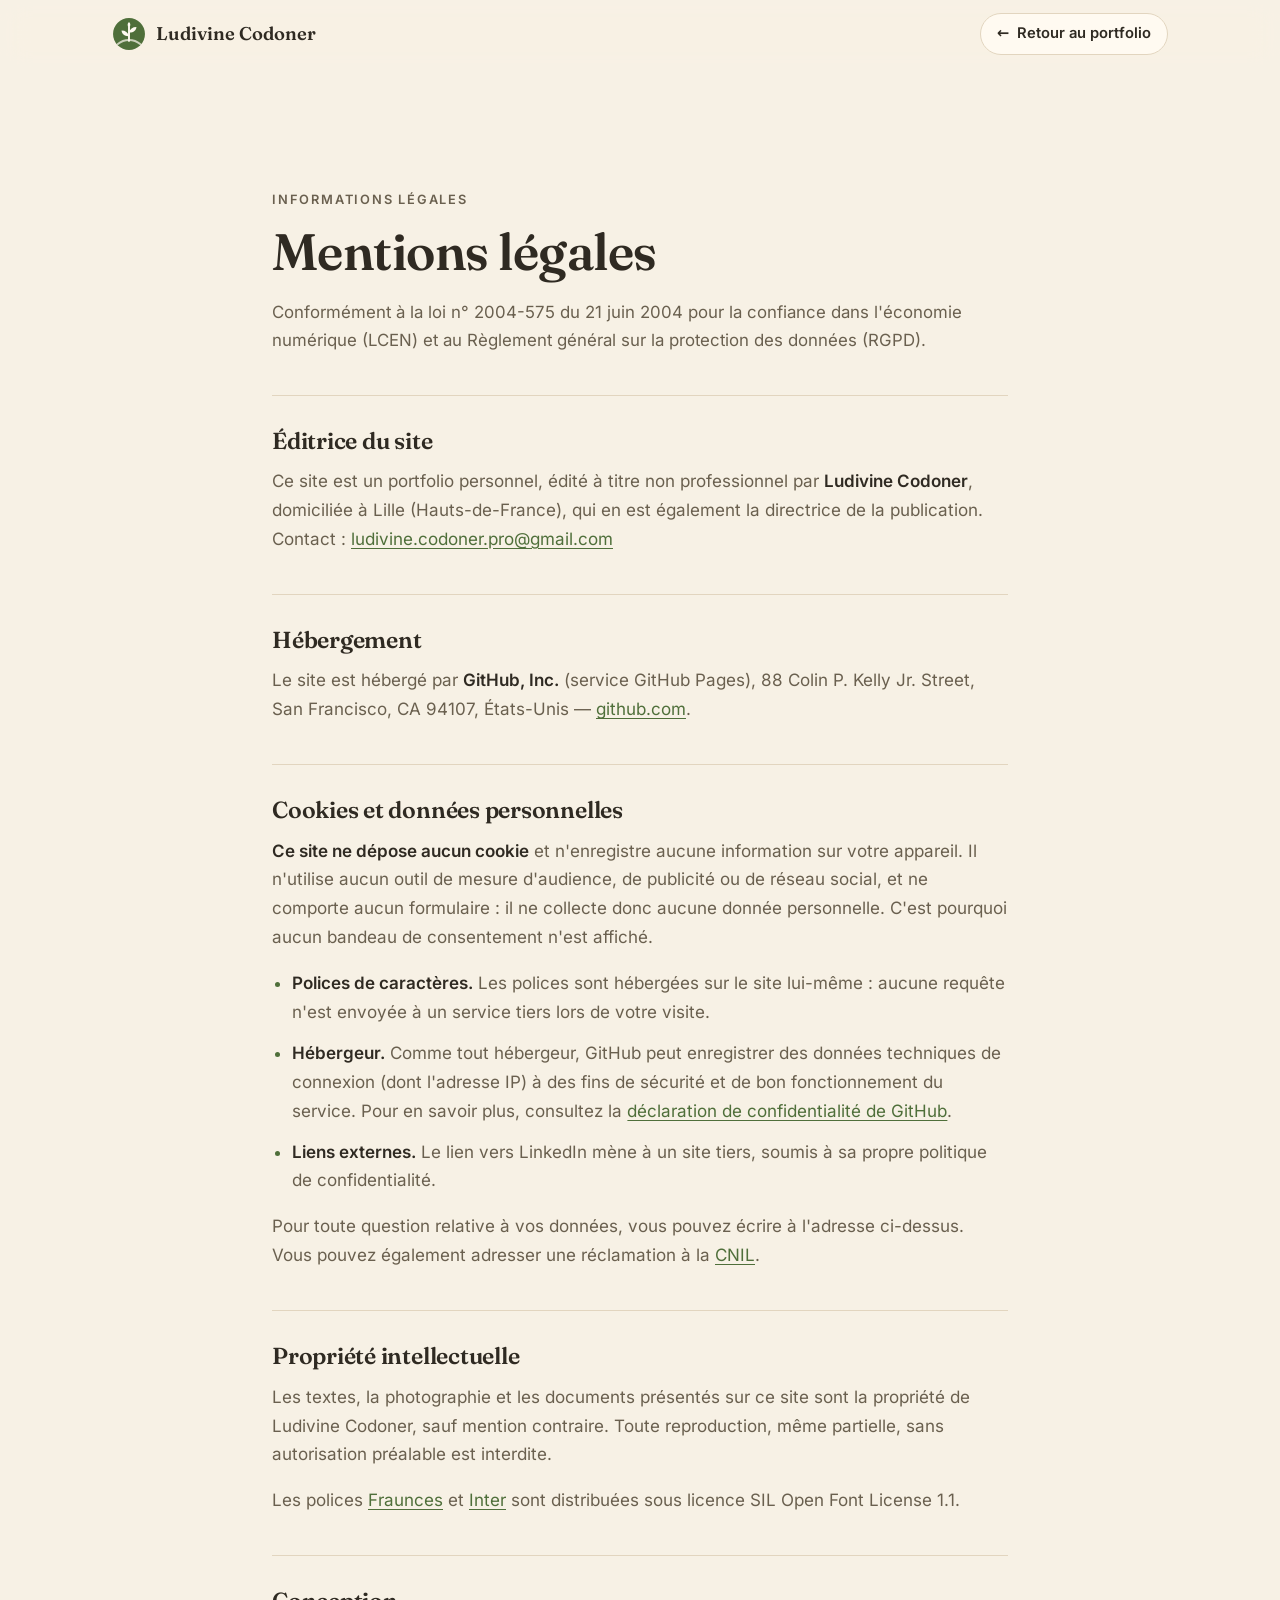
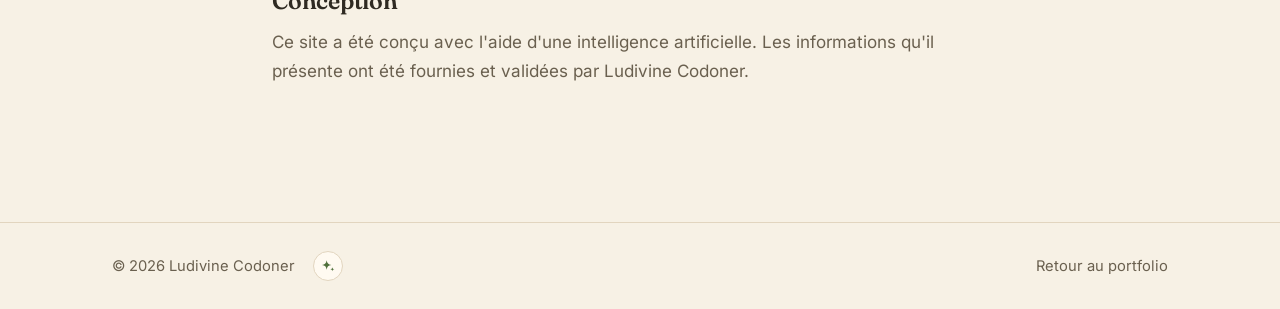
==== commit e9ae8c77: "Désactiver le thème sombre et simplifier la palette (crème, beige, vert) - Suppression du thème somb" ====
--- a/mentions-legales.html
+++ b/mentions-legales.html
@@ -6,19 +6,13 @@
   <title>Mentions légales — Ludivine Codoner</title>
   <meta name="description" content="Mentions légales et politique de confidentialité du portfolio de Ludivine Codoner.">
   <meta name="robots" content="noindex">
-  <meta name="theme-color" content="#4c7d41">
+  <meta name="theme-color" content="#4f6f3a">
 
   <link rel="icon" href="assets/img/favicon.svg" type="image/svg+xml">
   <link rel="preload" href="assets/fonts/fraunces-latin.woff2" as="font" type="font/woff2" crossorigin>
   <link rel="preload" href="assets/fonts/inter-latin.woff2" as="font" type="font/woff2" crossorigin>
   <link rel="stylesheet" href="assets/css/style.css">
 
-  <script>
-    try {
-      var t = localStorage.getItem('theme');
-      if (t === 'light' || t === 'dark') document.documentElement.dataset.theme = t;
-    } catch (e) {}
-  </script>
 </head>
 <body>
   <a class="skip-link" href="#contenu">Aller au contenu</a>
@@ -37,10 +31,6 @@
 
       <div class="header__actions">
         <a class="btn btn--ghost btn--small" href="index.html">← <span class="hide-sm">Retour au portfolio</span><span class="show-sm">Retour</span></a>
-        <button class="icon-btn theme-toggle" type="button" aria-label="Changer de thème">
-          <svg class="icon-sun" viewBox="0 0 24 24" aria-hidden="true"><circle cx="12" cy="12" r="4.5"/><path d="M12 2v2.5M12 19.5V22M2 12h2.5M19.5 12H22M4.9 4.9l1.8 1.8M17.3 17.3l1.8 1.8M4.9 19.1l1.8-1.8M17.3 6.7l1.8-1.8"/></svg>
-          <svg class="icon-moon" viewBox="0 0 24 24" aria-hidden="true"><path d="M20 14.5A8.5 8.5 0 0 1 9.5 4a8.5 8.5 0 1 0 10.5 10.5Z"/></svg>
-        </button>
       </div>
     </div>
   </header>
@@ -76,19 +66,12 @@
       <section id="cookies">
         <h2>Cookies et données personnelles</h2>
         <p>
-          <strong>Ce site ne dépose aucun cookie</strong> et n'utilise aucun outil de mesure
-          d'audience, de publicité ou de réseau social. Il ne comporte aucun formulaire et ne
-          collecte donc aucune donnée personnelle. C'est pourquoi aucun bandeau de consentement
-          n'est affiché.
+          <strong>Ce site ne dépose aucun cookie</strong> et n'enregistre aucune information sur
+          votre appareil. Il n'utilise aucun outil de mesure d'audience, de publicité ou de réseau
+          social, et ne comporte aucun formulaire : il ne collecte donc aucune donnée personnelle.
+          C'est pourquoi aucun bandeau de consentement n'est affiché.
         </p>
         <ul>
-          <li>
-            <strong>Préférence d'affichage.</strong> Si vous choisissez le thème clair ou sombre,
-            ce choix est enregistré uniquement dans votre navigateur (stockage local) afin d'être
-            conservé lors de votre prochaine visite. Il n'est jamais transmis et peut être effacé
-            depuis les paramètres de votre navigateur. Ce type de stockage, strictement nécessaire
-            à une fonctionnalité que vous demandez, n'est pas soumis à consentement.
-          </li>
           <li>
             <strong>Polices de caractères.</strong> Les polices sont hébergées sur le site
             lui-même : aucune requête n'est envoyée à un service tiers lors de votre visite.
--- a/assets/css/style.css
+++ b/assets/css/style.css
@@ -1,33 +1,34 @@
 /* ==========================================================================
    Portfolio — feuille de style
-   Palette inspirée des terrains d'étude :
-   rose du silène dioïque, bleu de la mer, vert des dunes, beige du sable.
+   Palette volontairement réduite : neutres crème et beige, texte brun,
+   un seul accent vert (celui du logo).
    ========================================================================== */
 
 :root {
-  --bg: #f6f3ea;
-  --bg-alt: #eee8d9;
-  --surface: #fffdf8;
-  --text: #1b2a2a;
-  --muted: #566866;
-  --line: #ddd4c0;
-  --header-bg: rgba(246, 243, 234, 0.82);
-
-  --sea: #1d6b74;
-  --sea-strong: #12505a;
-  --sea-soft: #d6e8e6;
-  --leaf: #4c7d41;
-  --campion: #b5305d;
-  --sand: #c8a669;
-  --ochre: #8f6420;
-
-  --wave-1: #cfe2df;
-  --wave-2: #9cc7c4;
+  /* Neutres */
+  --bg: #f7f1e5;         /* crème */
+  --bg-alt: #efe5d3;     /* beige */
+  --surface: #fffaf1;    /* crème clair (cartes) */
+  --line: #e2d5bf;
+  --text: #2f2a22;       /* brun très foncé */
+  --muted: #6a604f;
+  --sand: #c8a873;       /* sable, pour quelques détails */
+  --header-bg: rgba(247, 241, 229, 0.85);
+
+  /* Accent unique */
+  --primary: #4f6f3a;
+  --primary-strong: #3b5530;
+  --primary-soft: #e4e7d1;
+  --accent: var(--primary);
+  --on-accent: #fffaf1;
+
+  /* Vagues de l'accueil, en dégradé de beige */
+  --wave-1: #ece2ce;
+  --wave-2: #ddceb1;
   --wave-3: var(--bg);
 
-  --on-accent: #ffffff;
-  --shadow: 0 1px 2px rgba(27, 42, 42, 0.05), 0 10px 30px rgba(27, 42, 42, 0.07);
-  --shadow-lg: 0 2px 4px rgba(27, 42, 42, 0.06), 0 20px 50px rgba(27, 42, 42, 0.12);
+  --shadow: 0 1px 2px rgba(66, 50, 28, 0.05), 0 10px 30px rgba(66, 50, 28, 0.07);
+  --shadow-lg: 0 2px 4px rgba(66, 50, 28, 0.06), 0 20px 50px rgba(66, 50, 28, 0.12);
 
   --radius: 18px;
   --radius-sm: 10px;
@@ -36,62 +37,6 @@
   --font-sans: "Inter", system-ui, -apple-system, "Segoe UI", Roboto, sans-serif;
 
   color-scheme: light;
-}
-
-@media (prefers-color-scheme: dark) {
-  :root:not([data-theme="light"]) {
-    --bg: #0e191b;
-    --bg-alt: #122124;
-    --surface: #16282b;
-    --text: #e5eeec;
-    --muted: #9db1ad;
-    --line: #26393c;
-    --header-bg: rgba(14, 25, 27, 0.8);
-
-    --sea: #62b8bf;
-    --sea-strong: #8fd0d4;
-    --sea-soft: #1b3639;
-    --leaf: #97c487;
-    --campion: #ec7fa2;
-    --sand: #d9bd85;
-  --ochre: #dcb46e;
-
-    --wave-1: #15302f;
-    --wave-2: #1b4243;
-
-    --on-accent: #0e191b;
-    --shadow: 0 1px 2px rgba(0, 0, 0, 0.3), 0 10px 30px rgba(0, 0, 0, 0.25);
-    --shadow-lg: 0 2px 4px rgba(0, 0, 0, 0.3), 0 20px 50px rgba(0, 0, 0, 0.4);
-
-    color-scheme: dark;
-  }
-}
-
-:root[data-theme="dark"] {
-  --bg: #0e191b;
-  --bg-alt: #122124;
-  --surface: #16282b;
-  --text: #e5eeec;
-  --muted: #9db1ad;
-  --line: #26393c;
-  --header-bg: rgba(14, 25, 27, 0.8);
-
-  --sea: #62b8bf;
-  --sea-strong: #8fd0d4;
-  --sea-soft: #1b3639;
-  --leaf: #97c487;
-  --campion: #ec7fa2;
-  --sand: #d9bd85;
-  --ochre: #dcb46e;
-
-  --wave-1: #15302f;
-  --wave-2: #1b4243;
-
-  --on-accent: #0e191b;
-  --shadow: 0 1px 2px rgba(0, 0, 0, 0.3), 0 10px 30px rgba(0, 0, 0, 0.25);
-  --shadow-lg: 0 2px 4px rgba(0, 0, 0, 0.3), 0 20px 50px rgba(0, 0, 0, 0.4);
-
-  color-scheme: dark;
 }
 
 /* ---------- Polices (hébergées sur le site, licence SIL OFL 1.1) ---------- */
@@ -141,7 +86,7 @@
 }
 
 a {
-  color: var(--sea);
+  color: var(--primary);
   text-underline-offset: 3px;
 }
 
@@ -176,7 +121,7 @@
 }
 
 :focus-visible {
-  outline: 3px solid var(--sea);
+  outline: 3px solid var(--primary);
   outline-offset: 3px;
   border-radius: 6px;
 }
@@ -212,7 +157,7 @@
   z-index: 100;
   padding: 10px 16px;
   border-radius: var(--radius-sm);
-  background: var(--sea);
+  background: var(--primary);
   color: var(--on-accent);
   font-weight: 600;
   text-decoration: none;
@@ -224,7 +169,7 @@
 
 .eyebrow {
   margin: 0 0 0.75rem;
-  color: var(--sea);
+  color: var(--primary);
   font-size: 0.8rem;
   font-weight: 600;
   letter-spacing: 0.14em;
@@ -277,12 +222,12 @@
 }
 
 .btn--primary {
-  background: var(--sea);
+  background: var(--primary);
   color: var(--on-accent);
 }
 
 .btn--primary:hover {
-  background: var(--sea-strong);
+  background: var(--primary-strong);
 }
 
 .btn--ghost {
@@ -292,16 +237,16 @@
 }
 
 .btn--ghost:hover {
-  border-color: var(--sea);
-  color: var(--sea);
+  border-color: var(--primary);
+  color: var(--primary);
 }
 
 .pill {
   display: inline-block;
   padding: 2px 12px;
   border-radius: 999px;
-  background: var(--sea-soft);
-  color: var(--sea-strong);
+  background: var(--primary-soft);
+  color: var(--primary-strong);
   font-size: 0.8rem;
   font-weight: 600;
   letter-spacing: 0.02em;
@@ -328,8 +273,8 @@
 }
 
 .icon-btn:hover {
-  border-color: var(--sea);
-  color: var(--sea);
+  border-color: var(--primary);
+  color: var(--primary);
 }
 
 .icon-btn svg {
@@ -384,7 +329,7 @@
 }
 
 .brand__bg {
-  fill: var(--leaf);
+  fill: var(--primary);
 }
 
 .brand__stroke {
@@ -424,8 +369,8 @@
 
 .nav__list a:hover,
 .nav__list a.is-active {
-  background: var(--sea-soft);
-  color: var(--sea-strong);
+  background: var(--primary-soft);
+  color: var(--primary-strong);
 }
 
 .header__actions {
@@ -433,25 +378,15 @@
   gap: 8px;
 }
 
-.theme-toggle .icon-moon {
-  display: none;
-}
-
-:root[data-theme="dark"] .theme-toggle .icon-sun {
-  display: none;
-}
-
-:root[data-theme="dark"] .theme-toggle .icon-moon {
-  display: block;
-}
-
-@media (prefers-color-scheme: dark) {
-  :root:not([data-theme="light"]) .theme-toggle .icon-sun {
+/* Page sans navigation (mentions légales) : actions alignées à droite */
+.brand + .header__actions {
+  margin-left: auto;
+}
+
+/* Sur grand écran, le bouton du menu mobile est masqué : son conteneur aussi */
+@media (min-width: 861px) {
+  .nav + .header__actions {
     display: none;
-  }
-
-  :root:not([data-theme="light"]) .theme-toggle .icon-moon {
-    display: block;
   }
 }
 
@@ -535,8 +470,8 @@
   overflow: hidden;
   padding: clamp(56px, 10vw, 120px) 0 clamp(140px, 16vw, 200px);
   background:
-    radial-gradient(60% 60% at 85% 10%, color-mix(in srgb, var(--campion) 10%, transparent), transparent 70%),
-    radial-gradient(50% 50% at 5% 30%, color-mix(in srgb, var(--leaf) 12%, transparent), transparent 70%),
+    radial-gradient(60% 60% at 85% 10%, color-mix(in srgb, var(--sand) 22%, transparent), transparent 70%),
+    radial-gradient(50% 50% at 5% 30%, color-mix(in srgb, var(--primary) 9%, transparent), transparent 70%),
     var(--bg);
 }
 
@@ -557,7 +492,7 @@
 
 .hero__role {
   margin: 0.6rem 0 1.4rem;
-  color: var(--sea);
+  color: var(--primary);
   font-family: var(--font-serif);
   font-size: clamp(1.15rem, 2.4vw, 1.45rem);
   font-style: italic;
@@ -593,7 +528,7 @@
   content: "";
   position: absolute;
   inset: 0;
-  border: 2px solid var(--campion);
+  border: 2px solid var(--sand);
   border-radius: 999px 999px var(--radius) var(--radius);
   opacity: 0.55;
   transform: translate(14px, 14px);
@@ -794,17 +729,9 @@
 .fact {
   padding: 20px 22px;
   border: 1px solid var(--line);
-  border-left: 4px solid var(--sea);
+  border-left: 4px solid var(--primary);
   border-radius: var(--radius-sm);
   background: var(--surface);
-}
-
-.fact:nth-child(2) {
-  border-left-color: var(--campion);
-}
-
-.fact:nth-child(3) {
-  border-left-color: var(--leaf);
 }
 
 .fact__value {
@@ -864,7 +791,7 @@
   height: 22px;
   flex: none;
   fill: none;
-  stroke: var(--sea);
+  stroke: var(--primary);
   stroke-width: 1.8;
   stroke-linecap: round;
   stroke-linejoin: round;
@@ -893,7 +820,7 @@
   left: 13px;
   width: 2px;
   border-radius: 2px;
-  background: linear-gradient(to bottom, var(--sea), var(--leaf));
+  background: var(--primary);
 }
 
 .timeline__item {
@@ -908,13 +835,8 @@
   height: 28px;
   border: 6px solid var(--bg-alt);
   border-radius: 50%;
-  background: var(--sea);
-  box-shadow: 0 0 0 2px var(--sea);
-}
-
-.timeline__item:last-child .timeline__marker {
-  background: var(--leaf);
-  box-shadow: 0 0 0 2px var(--leaf);
+  background: var(--primary);
+  box-shadow: 0 0 0 2px var(--primary);
 }
 
 .timeline__card {
@@ -937,7 +859,7 @@
 
 .timeline__sub {
   margin: 6px 0 16px;
-  color: var(--sea);
+  color: var(--primary);
   font-weight: 500;
 }
 
@@ -1216,9 +1138,9 @@
 }
 
 .skill--featured {
-  border-color: var(--sea);
+  border-color: var(--primary);
   background:
-    linear-gradient(160deg, color-mix(in srgb, var(--sea) 10%, transparent), transparent 60%),
+    linear-gradient(160deg, color-mix(in srgb, var(--primary) 10%, transparent), transparent 60%),
     var(--surface);
   box-shadow: var(--shadow);
 }
@@ -1228,7 +1150,7 @@
   margin-bottom: 12px;
   padding: 2px 10px;
   border-radius: 999px;
-  background: var(--sea);
+  background: var(--primary);
   color: var(--on-accent);
   font-size: 0.75rem;
   font-weight: 600;
@@ -1252,8 +1174,8 @@
 }
 
 .skill--featured .chips li {
-  background: var(--sea-soft);
-  color: var(--sea-strong);
+  background: var(--primary-soft);
+  color: var(--primary-strong);
   font-weight: 500;
 }
 
@@ -1272,7 +1194,7 @@
   border: 1px solid var(--line);
   border-radius: var(--radius);
   background:
-    linear-gradient(120deg, color-mix(in srgb, var(--leaf) 12%, transparent), transparent 55%),
+    linear-gradient(120deg, color-mix(in srgb, var(--primary) 12%, transparent), transparent 55%),
     var(--surface);
 }
 
@@ -1282,8 +1204,8 @@
   width: 64px;
   height: 64px;
   border-radius: 18px;
-  background: color-mix(in srgb, var(--leaf) 16%, transparent);
-  color: var(--leaf);
+  background: color-mix(in srgb, var(--primary) 16%, transparent);
+  color: var(--primary);
 }
 
 .project__icon svg {
@@ -1298,7 +1220,7 @@
 
 .project__label {
   margin-bottom: 6px;
-  color: var(--leaf);
+  color: var(--primary);
   font-size: 0.8rem;
   font-weight: 600;
   letter-spacing: 0.12em;
@@ -1362,7 +1284,7 @@
 /* ---------- Contact ---------- */
 
 .contact {
-  --c-text: #f2f8f6;
+  --c-text: #fffaf1;
   display: grid;
   grid-template-columns: minmax(0, 1.2fr) minmax(0, 1fr);
   align-items: center;
@@ -1371,7 +1293,7 @@
   border-radius: calc(var(--radius) + 6px);
   background:
     radial-gradient(70% 90% at 100% 0%, rgba(255, 255, 255, 0.12), transparent 60%),
-    linear-gradient(135deg, #1d6b74, #12505a 55%, #2f5a3a);
+    linear-gradient(135deg, #577a40, #3b5530 60%, #33492a);
   color: var(--c-text);
   box-shadow: var(--shadow-lg);
 }
@@ -1381,11 +1303,11 @@
 }
 
 .contact p {
-  color: rgba(242, 248, 246, 0.85);
+  color: rgba(255, 250, 241, 0.85);
 }
 
 .eyebrow--light {
-  color: #a9dcd6;
+  color: #e2e9cd;
 }
 
 .contact__links {
@@ -1491,7 +1413,7 @@
 }
 
 .legal li::marker {
-  color: var(--leaf);
+  color: var(--primary);
 }
 
 /* ---------- Pied de page ---------- */
@@ -1537,7 +1459,7 @@
 .ai-badge svg {
   width: 16px;
   height: 16px;
-  fill: var(--leaf);
+  fill: var(--primary);
 }
 
 .footer__inner a {
@@ -1546,7 +1468,7 @@
 }
 
 .footer__inner a:hover {
-  color: var(--sea);
+  color: var(--primary);
 }
 
 /* ---------- Apparition au défilement ---------- */
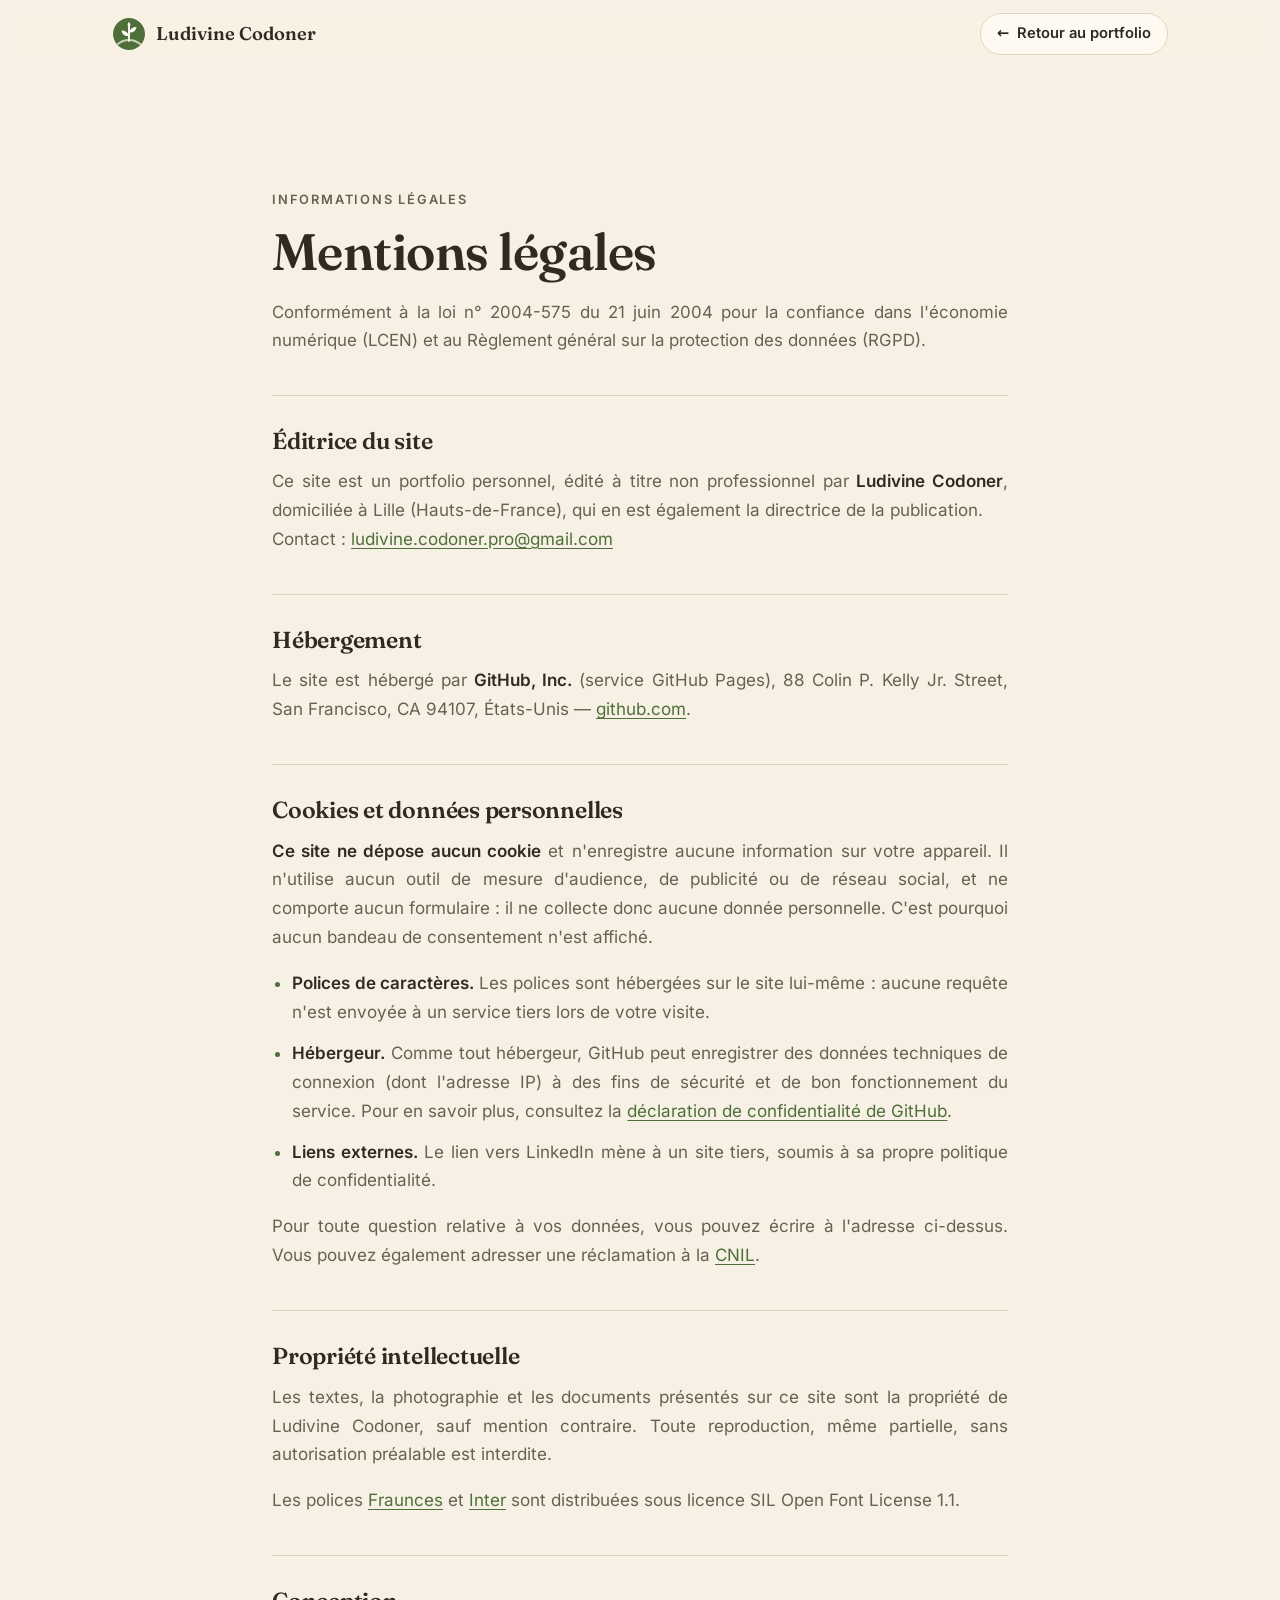
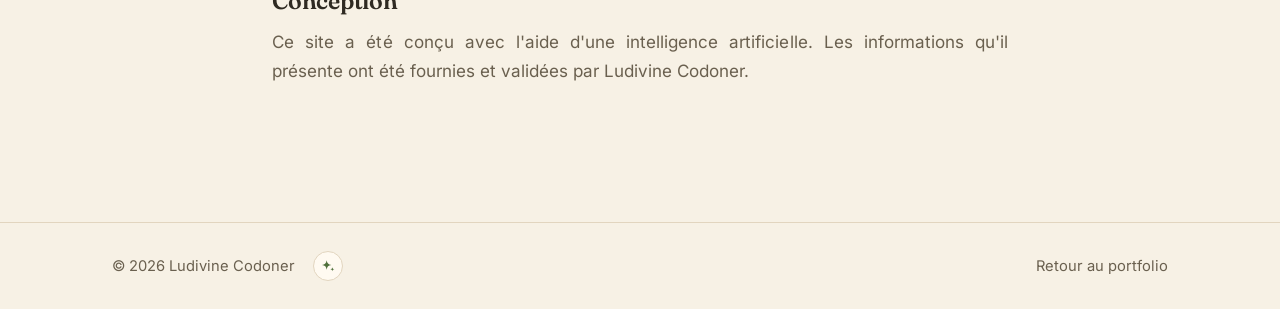
==== commit ea3fa38b: "Photos du stage de M1 et flèche de retour en haut de page - Stage de M1 : ligne de 7 photos (estran," ====
--- a/mentions-legales.html
+++ b/mentions-legales.html
@@ -118,6 +118,11 @@
     </div>
   </main>
 
+  <!-- Retour à l'écran titre, affiché une fois la page descendue -->
+  <a class="to-top" href="#contenu" aria-label="Remonter en haut de la page">
+    <svg viewBox="0 0 24 24" aria-hidden="true"><path d="M12 19V5M5.5 11.5 12 5l6.5 6.5"/></svg>
+  </a>
+
   <footer class="site-footer">
     <div class="container footer__inner">
       <div class="footer__meta">
--- a/assets/css/style.css
+++ b/assets/css/style.css
@@ -111,6 +111,15 @@
 
 p {
   margin: 0 0 1em;
+}
+
+/* Paragraphes justifiés, avec césure pour éviter les grands espaces */
+p,
+.stage__list li,
+.legal li {
+  text-align: justify;
+  -webkit-hyphens: auto;
+  hyphens: auto;
 }
 
 ul,
@@ -169,6 +178,9 @@
 
 .eyebrow {
   margin: 0 0 0.75rem;
+  text-align: left;
+  -webkit-hyphens: manual;
+  hyphens: manual;
   color: var(--primary);
   font-size: 0.8rem;
   font-weight: 600;
@@ -859,6 +871,7 @@
 
 .timeline__sub {
   margin: 6px 0 16px;
+  text-align: left;
   color: var(--primary);
   font-weight: 500;
 }
@@ -991,6 +1004,7 @@
 
 .stage__people {
   margin: 0;
+  text-align: left;
   font-size: 0.95rem;
 }
 
@@ -1091,6 +1105,273 @@
   font-weight: 500;
 }
 
+/* Bandeau de photos : une ligne qui défile horizontalement */
+.strip {
+  margin-top: 26px;
+}
+
+.strip__head {
+  display: flex;
+  align-items: center;
+  justify-content: space-between;
+  gap: 12px;
+  margin-bottom: 10px;
+}
+
+.strip__title {
+  margin: 0;
+  color: var(--muted);
+  font-size: 0.8rem;
+  font-weight: 600;
+  letter-spacing: 0.12em;
+  text-align: left;
+  text-transform: uppercase;
+}
+
+/* Les boutons n'apparaissent qu'avec JavaScript, et seulement s'il y a de quoi défiler */
+.strip__nav {
+  display: none;
+  gap: 6px;
+}
+
+.js .strip.is-scrollable .strip__nav {
+  display: flex;
+}
+
+.strip__btn {
+  display: grid;
+  place-items: center;
+  width: 32px;
+  height: 32px;
+  padding: 0;
+  border: 1px solid var(--line);
+  border-radius: 50%;
+  background: var(--surface);
+  color: var(--text);
+  cursor: pointer;
+  transition: border-color 0.2s ease, color 0.2s ease, opacity 0.2s ease;
+}
+
+.strip__btn:hover:not(:disabled) {
+  border-color: var(--primary);
+  color: var(--primary);
+}
+
+.strip__btn:disabled {
+  opacity: 0.35;
+  cursor: default;
+}
+
+.strip__btn svg {
+  width: 16px;
+  height: 16px;
+  fill: none;
+  stroke: currentColor;
+  stroke-width: 2;
+  stroke-linecap: round;
+  stroke-linejoin: round;
+}
+
+.strip__track {
+  display: flex;
+  gap: 10px;
+  overflow-x: auto;
+  overscroll-behavior-x: contain;
+  padding-bottom: 8px;
+  scrollbar-width: thin;
+  scrollbar-color: var(--line) transparent;
+}
+
+.strip__track::-webkit-scrollbar {
+  height: 6px;
+}
+
+.strip__track::-webkit-scrollbar-thumb {
+  border-radius: 999px;
+  background: var(--line);
+}
+
+.strip__track:focus-visible {
+  outline-offset: 4px;
+}
+
+/* Fondu à droite tant qu'il reste des photos à voir */
+.js .strip.is-scrollable:not(.at-end) .strip__track {
+  -webkit-mask-image: linear-gradient(to right, #000 calc(100% - 56px), transparent);
+  mask-image: linear-gradient(to right, #000 calc(100% - 56px), transparent);
+}
+
+.strip__item {
+  flex: 0 0 auto;
+}
+
+.strip__item a {
+  position: relative;
+  display: block;
+  height: 200px;
+  overflow: hidden;
+  border-radius: 12px;
+  background: var(--bg-alt);
+  cursor: zoom-in;
+}
+
+.strip__item img {
+  display: block;
+  width: auto;
+  height: 100%;
+  transition: transform 0.4s ease;
+}
+
+.strip__item a:hover img {
+  transform: scale(1.04);
+}
+
+.strip__caption {
+  position: absolute;
+  right: 0;
+  bottom: 0;
+  left: 0;
+  padding: 22px 10px 8px;
+  background: linear-gradient(to top, rgba(38, 31, 22, 0.78), transparent);
+  color: #fffaf1;
+  font-size: 0.78rem;
+  line-height: 1.35;
+  opacity: 0;
+  transition: opacity 0.2s ease;
+}
+
+.strip__item a:hover .strip__caption,
+.strip__item a:focus-visible .strip__caption {
+  opacity: 1;
+}
+
+@media (max-width: 600px) {
+  .strip__item a {
+    height: 150px;
+  }
+}
+
+.lightbox {
+  width: 100%;
+  max-width: 100%;
+  height: 100%;
+  max-height: 100%;
+  margin: 0;
+  padding: 0;
+  border: 0;
+  background: transparent;
+}
+
+.lightbox[open] {
+  display: flex;
+  align-items: center;
+  justify-content: center;
+}
+
+.lightbox::backdrop {
+  background: rgba(38, 31, 22, 0.9);
+}
+
+.lightbox__figure {
+  display: flex;
+  flex-direction: column;
+  align-items: center;
+  gap: 12px;
+  margin: 0;
+  padding: 64px 72px 32px;
+}
+
+.lightbox__img {
+  display: block;
+  max-width: min(100%, 1400px);
+  max-height: calc(100vh - 150px);
+  border-radius: 10px;
+  object-fit: contain;
+}
+
+.lightbox__caption {
+  color: #fffaf1;
+  font-size: 0.95rem;
+  text-align: center;
+}
+
+.lightbox__btn {
+  position: fixed;
+  display: grid;
+  place-items: center;
+  width: 46px;
+  height: 46px;
+  padding: 0;
+  border: 1px solid rgba(255, 250, 241, 0.35);
+  border-radius: 50%;
+  background: rgba(255, 250, 241, 0.12);
+  color: #fffaf1;
+  cursor: pointer;
+  transition: background-color 0.2s ease;
+}
+
+.lightbox__btn:hover {
+  background: rgba(255, 250, 241, 0.25);
+}
+
+.lightbox__btn svg {
+  width: 22px;
+  height: 22px;
+  fill: none;
+  stroke: currentColor;
+  stroke-width: 2;
+  stroke-linecap: round;
+  stroke-linejoin: round;
+}
+
+.lightbox__close {
+  top: 16px;
+  right: 16px;
+}
+
+.lightbox__prev,
+.lightbox__next {
+  top: 50%;
+  transform: translateY(-50%);
+}
+
+.lightbox__prev {
+  left: 16px;
+}
+
+.lightbox__next {
+  right: 16px;
+}
+
+.lightbox :focus-visible {
+  outline-color: #fffaf1;
+}
+
+body:has(.lightbox[open]) {
+  overflow: hidden;
+}
+
+@media (max-width: 600px) {
+  .lightbox__figure {
+    padding: 64px 12px 84px;
+  }
+
+  .lightbox__prev,
+  .lightbox__next {
+    top: auto;
+    bottom: 20px;
+    transform: none;
+  }
+
+  .lightbox__prev {
+    left: calc(50% - 56px);
+  }
+
+  .lightbox__next {
+    right: calc(50% - 56px);
+  }
+}
+
 .stages--compact {
   grid-template-columns: repeat(auto-fit, minmax(min(100%, 420px), 1fr));
   gap: 20px;
@@ -1416,6 +1697,47 @@
   color: var(--primary);
 }
 
+/* ---------- Bouton de retour en haut ---------- */
+
+.to-top {
+  position: fixed;
+  right: clamp(16px, 3vw, 28px);
+  bottom: clamp(16px, 3vw, 28px);
+  z-index: 40;
+  display: grid;
+  place-items: center;
+  width: 46px;
+  height: 46px;
+  border-radius: 50%;
+  background: var(--primary);
+  box-shadow: var(--shadow-lg);
+  color: var(--on-accent);
+  opacity: 0;
+  visibility: hidden;
+  transform: translateY(12px);
+  transition: opacity 0.25s ease, transform 0.25s ease, visibility 0.25s, background-color 0.2s ease;
+}
+
+.to-top.is-visible {
+  opacity: 1;
+  visibility: visible;
+  transform: none;
+}
+
+.to-top:hover {
+  background: var(--primary-strong);
+}
+
+.to-top svg {
+  width: 22px;
+  height: 22px;
+  fill: none;
+  stroke: currentColor;
+  stroke-width: 2.2;
+  stroke-linecap: round;
+  stroke-linejoin: round;
+}
+
 /* ---------- Pied de page ---------- */
 
 .site-footer {
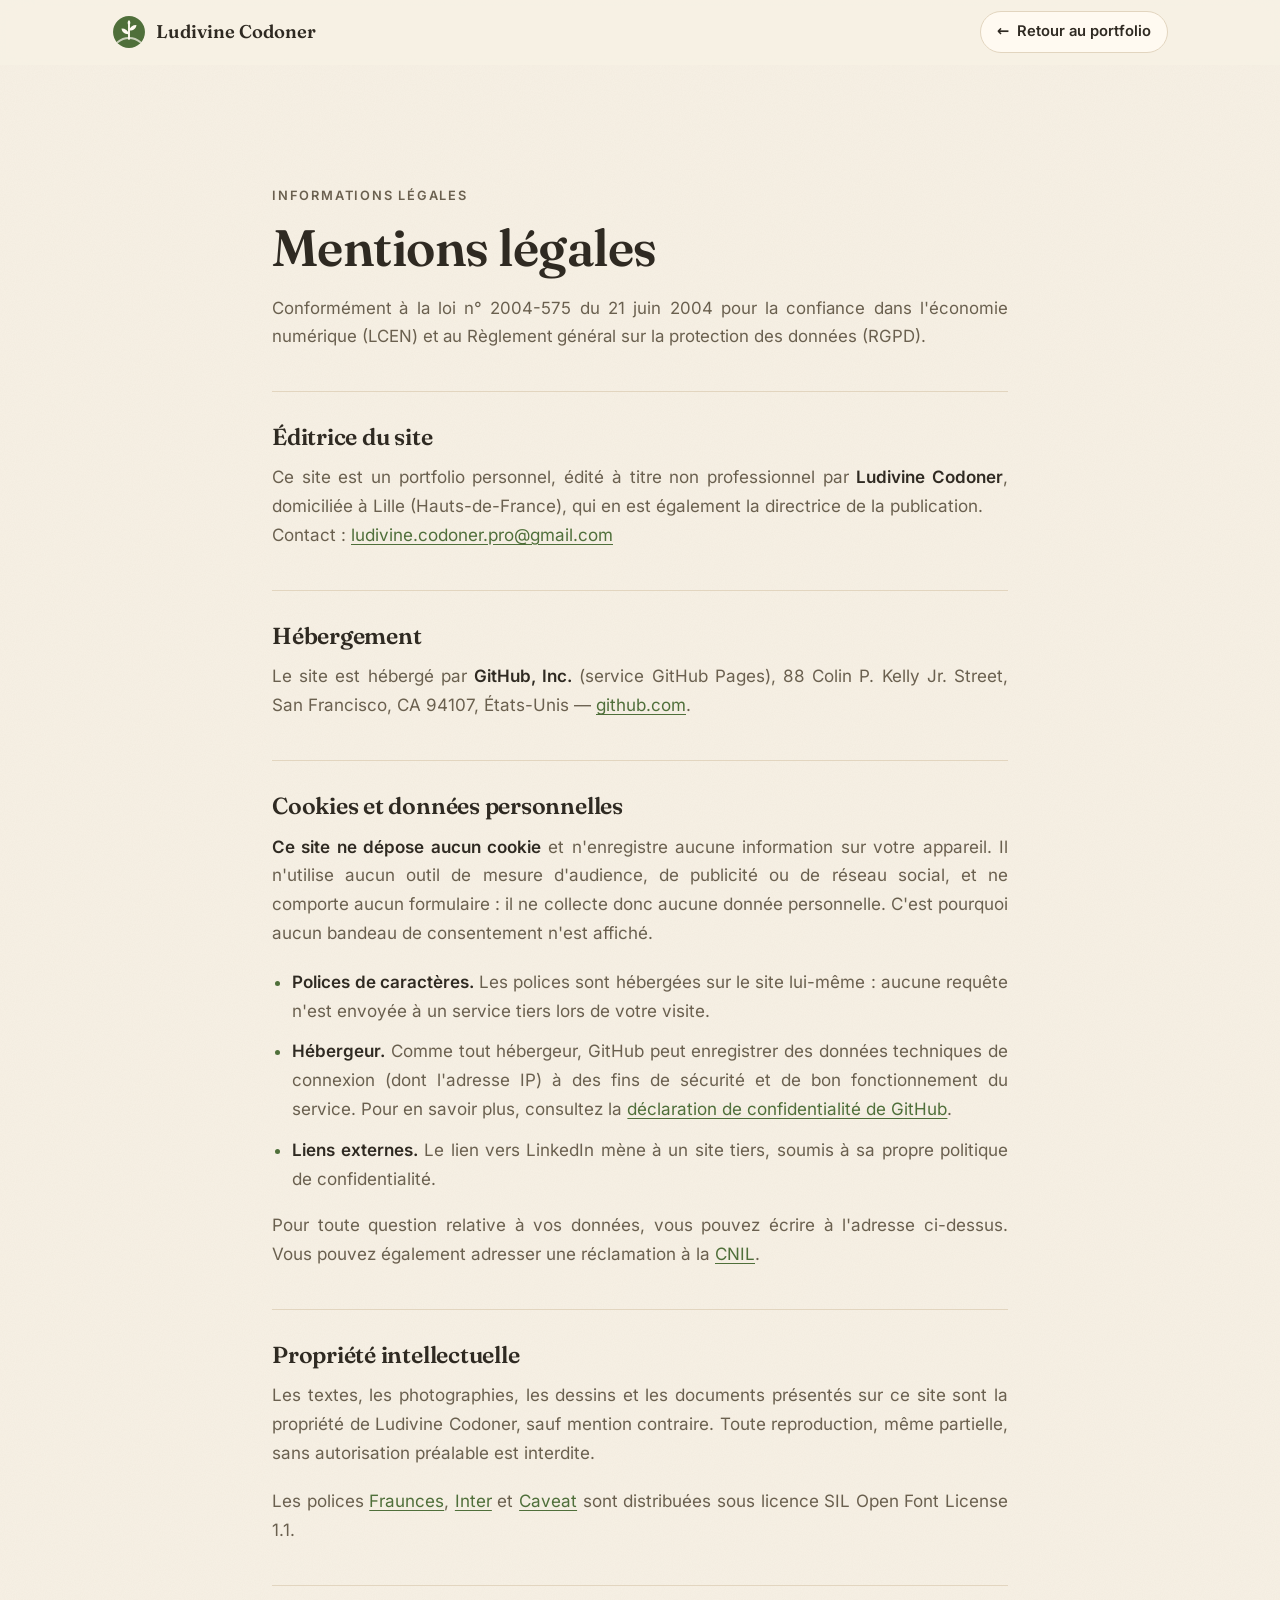
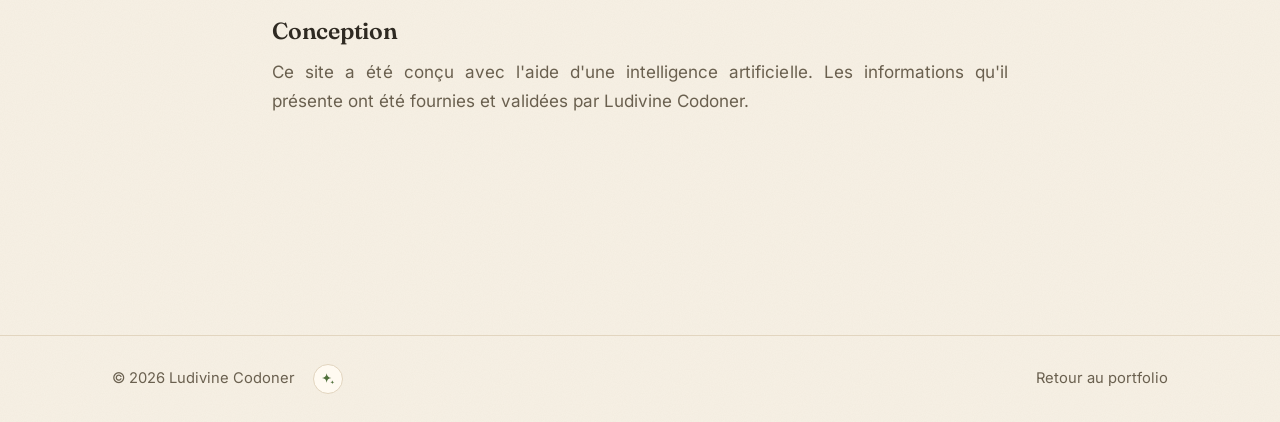
==== commit ac1e01e4: "Refonte : le site devient un carnet de terrain - Accueil : carnet fermé au nom de Ludivine Codoner, " ====
--- a/mentions-legales.html
+++ b/mentions-legales.html
@@ -97,13 +97,14 @@
       <section>
         <h2>Propriété intellectuelle</h2>
         <p>
-          Les textes, la photographie et les documents présentés sur ce site sont la propriété de
-          Ludivine Codoner, sauf mention contraire. Toute reproduction, même partielle, sans
+          Les textes, les photographies, les dessins et les documents présentés sur ce site sont la
+          propriété de Ludivine Codoner, sauf mention contraire. Toute reproduction, même partielle, sans
           autorisation préalable est interdite.
         </p>
         <p>
-          Les polices <a href="assets/fonts/OFL-Fraunces.txt">Fraunces</a> et
-          <a href="assets/fonts/OFL-Inter.txt">Inter</a> sont distribuées sous licence
+          Les polices <a href="assets/fonts/OFL-Fraunces.txt">Fraunces</a>,
+          <a href="assets/fonts/OFL-Inter.txt">Inter</a> et
+          <a href="assets/fonts/OFL-Caveat.txt">Caveat</a> sont distribuées sous licence
           SIL Open Font License 1.1.
         </p>
       </section>
--- a/assets/css/style.css
+++ b/assets/css/style.css
@@ -1,19 +1,24 @@
 /* ==========================================================================
    Portfolio — feuille de style
-   Palette volontairement réduite : neutres crème et beige, texte brun,
-   un seul accent vert (celui du logo).
+   Un carnet de terrain posé sur un fond crème : papier à petits carreaux,
+   écriture à l'encre verte, un accent vert (celui du logo) et, par petites
+   touches, le rose du silène dioïque.
+
+   Les mesures du carnet (--pw, --ph, positions…) sont recalculées par
+   assets/js/main.js selon la taille de la fenêtre ; les valeurs ci-dessous
+   servent si JavaScript est désactivé.
    ========================================================================== */
 
 :root {
   /* Neutres */
   --bg: #f7f1e5;         /* crème */
   --bg-alt: #efe5d3;     /* beige */
-  --surface: #fffaf1;    /* crème clair (cartes) */
+  --surface: #fffaf1;    /* crème clair */
   --line: #e2d5bf;
   --text: #2f2a22;       /* brun très foncé */
   --muted: #6a604f;
-  --sand: #c8a873;       /* sable, pour quelques détails */
-  --header-bg: rgba(247, 241, 229, 0.85);
+  --sand: #c8a873;
+  --header-bg: rgba(247, 241, 229, 0.9);
 
   /* Accent unique */
   --primary: #4f6f3a;
@@ -22,19 +27,44 @@
   --accent: var(--primary);
   --on-accent: #fffaf1;
 
-  /* Vagues de l'accueil, en dégradé de beige */
-  --wave-1: #ece2ce;
-  --wave-2: #ddceb1;
-  --wave-3: var(--bg);
+  /* Touche ponctuelle : le rose du silène dioïque */
+  --rose: #b4436c;
+
+  /* Le carnet */
+  --paper: #fffcf3;
+  --paper-shade: #efe6d3;
+  --grid: rgba(79, 111, 58, 0.11);
+  --ink: #34472b;        /* encre vert sombre */
+  --ink-soft: #6c7a5d;
+  --cover: #45623a;
+  --cover-dark: #2d4124;
+  --kraft: #e8d9bc;
+  --tape: rgba(233, 219, 178, 0.78);
+  --postit-rose: #f5d8e1;
+  --postit-sage: #dde6c4;
+  --postit-sand: #f1e0b2;
+  --highlight: rgba(205, 218, 152, 0.75);
 
   --shadow: 0 1px 2px rgba(66, 50, 28, 0.05), 0 10px 30px rgba(66, 50, 28, 0.07);
   --shadow-lg: 0 2px 4px rgba(66, 50, 28, 0.06), 0 20px 50px rgba(66, 50, 28, 0.12);
+  --shadow-print: 0 1px 2px rgba(60, 40, 20, 0.12), 0 12px 26px -8px rgba(60, 40, 20, 0.32);
 
   --radius: 18px;
   --radius-sm: 10px;
   --maxw: 1120px;
   --font-serif: "Fraunces", Georgia, "Times New Roman", serif;
   --font-sans: "Inter", system-ui, -apple-system, "Segoe UI", Roboto, sans-serif;
+  --font-hand: "Caveat", "Segoe Print", "Bradley Hand", cursive;
+
+  /* Mouvements du carnet */
+  --ease-book: cubic-bezier(0.5, 0.05, 0.2, 1);
+  --t-book: 1.15s;
+  --t-flip: 1.1s;
+
+  /* Mesures par défaut du carnet (une page) */
+  --pw: min(44vw, 330px);
+  --ph: calc(var(--pw) * 1.42);
+  --u: calc(var(--pw) / 100);
 
   color-scheme: light;
 }
@@ -57,7 +87,24 @@
   src: url("../fonts/inter-latin.woff2") format("woff2");
 }
 
+@font-face {
+  font-family: "Caveat";
+  font-style: normal;
+  font-weight: 400 700;
+  font-display: swap;
+  src: url("../fonts/caveat-latin.woff2") format("woff2");
+}
+
 /* ---------- Base ---------- */
+
+/* Éléments ponctués de rose (bénévolat) */
+.accent-rose {
+  --accent: var(--rose);
+}
+
+::selection {
+  background: color-mix(in srgb, var(--rose) 22%, transparent);
+}
 
 *,
 *::before,
@@ -72,13 +119,16 @@
 
 body {
   margin: 0;
-  background: var(--bg);
+  background-color: var(--bg);
+  /* Léger grain de papier */
+  background-image: url("data:image/svg+xml,%3Csvg xmlns='http://www.w3.org/2000/svg' width='180' height='180'%3E%3Cfilter id='g'%3E%3CfeTurbulence type='fractalNoise' baseFrequency='.9' numOctaves='2' stitchTiles='stitch'/%3E%3CfeColorMatrix values='0 0 0 0 .35 0 0 0 0 .27 0 0 0 0 .15 0 0 0 .05 0'/%3E%3C/filter%3E%3Crect width='100%25' height='100%25' filter='url(%23g)'/%3E%3C/svg%3E");
   color: var(--text);
   font-family: var(--font-sans);
   font-size: 1.0625rem;
   line-height: 1.7;
   -webkit-font-smoothing: antialiased;
   overflow-x: hidden;
+  overflow-x: clip;
 }
 
 svg {
@@ -102,7 +152,7 @@
 }
 
 h2 {
-  font-size: clamp(1.9rem, 4vw, 2.75rem);
+  font-size: clamp(1.9rem, 3.4vw, 2.6rem);
 }
 
 h3 {
@@ -110,12 +160,15 @@
 }
 
 p {
-  margin: 0 0 1em;
+  margin: 0 0 1.15em;
 }
 
 /* Paragraphes justifiés, avec césure pour éviter les grands espaces */
-p,
-.stage__list li,
+.journal p:not([class]),
+.step__highlight,
+.chapter__intro,
+.step__list li,
+.legal p,
 .legal li {
   text-align: justify;
   -webkit-hyphens: auto;
@@ -140,11 +193,6 @@
   max-width: var(--maxw);
   margin-inline: auto;
   padding-inline: clamp(16px, 4vw, 32px);
-}
-
-section[id],
-article[id] {
-  scroll-margin-top: 84px;
 }
 
 .sr-only {
@@ -178,9 +226,6 @@
 
 .eyebrow {
   margin: 0 0 0.75rem;
-  text-align: left;
-  -webkit-hyphens: manual;
-  hyphens: manual;
   color: var(--primary);
   font-size: 0.8rem;
   font-weight: 600;
@@ -188,7 +233,7 @@
   text-transform: uppercase;
 }
 
-/* ---------- Boutons, pastilles ---------- */
+/* ---------- Boutons ---------- */
 
 .btn {
   display: inline-flex;
@@ -215,33 +260,6 @@
   font-size: 0.92rem;
 }
 
-.show-sm {
-  display: none;
-}
-
-@media (max-width: 520px) {
-  .hide-sm {
-    display: none;
-  }
-
-  .show-sm {
-    display: inline;
-  }
-
-  .brand--compact-sm .brand__name {
-    display: none;
-  }
-}
-
-.btn--primary {
-  background: var(--primary);
-  color: var(--on-accent);
-}
-
-.btn--primary:hover {
-  background: var(--primary-strong);
-}
-
 .btn--ghost {
   border-color: var(--line);
   background: var(--surface);
@@ -253,21 +271,22 @@
   color: var(--primary);
 }
 
-.pill {
-  display: inline-block;
-  padding: 2px 12px;
-  border-radius: 999px;
-  background: var(--primary-soft);
-  color: var(--primary-strong);
-  font-size: 0.8rem;
-  font-weight: 600;
-  letter-spacing: 0.02em;
-  white-space: nowrap;
-}
-
-.pill--accent {
-  background: color-mix(in srgb, var(--accent) 14%, transparent);
-  color: var(--accent);
+.show-sm {
+  display: none;
+}
+
+@media (max-width: 520px) {
+  .hide-sm {
+    display: none;
+  }
+
+  .show-sm {
+    display: inline;
+  }
+
+  .brand--compact-sm .brand__name {
+    display: none;
+  }
 }
 
 .icon-btn {
@@ -289,17 +308,7 @@
   color: var(--primary);
 }
 
-.icon-btn svg {
-  width: 20px;
-  height: 20px;
-  fill: none;
-  stroke: currentColor;
-  stroke-width: 1.8;
-  stroke-linecap: round;
-  stroke-linejoin: round;
-}
-
-/* ---------- En-tête ---------- */
+/* ---------- En-tête (tablettes et téléphones, page des mentions légales) ---------- */
 
 .site-header {
   position: sticky;
@@ -309,7 +318,7 @@
   background: var(--header-bg);
   -webkit-backdrop-filter: saturate(160%) blur(14px);
   backdrop-filter: saturate(160%) blur(14px);
-  transition: border-color 0.3s ease, box-shadow 0.3s ease;
+  transition: border-color 0.3s ease, transform 0.6s var(--ease-book), visibility 0.6s;
 }
 
 .site-header.is-scrolled {
@@ -320,7 +329,7 @@
   display: flex;
   align-items: center;
   gap: 24px;
-  min-height: 68px;
+  min-height: 64px;
 }
 
 .brand {
@@ -365,12 +374,12 @@
 
 .nav__list {
   display: flex;
-  gap: 4px;
+  gap: 2px;
 }
 
 .nav__list a {
   display: block;
-  padding: 8px 14px;
+  padding: 8px 12px;
   border-radius: 999px;
   color: var(--muted);
   font-size: 0.95rem;
@@ -393,13 +402,6 @@
 /* Page sans navigation (mentions légales) : actions alignées à droite */
 .brand + .header__actions {
   margin-left: auto;
-}
-
-/* Sur grand écran, le bouton du menu mobile est masqué : son conteneur aussi */
-@media (min-width: 861px) {
-  .nav + .header__actions {
-    display: none;
-  }
 }
 
 .nav-toggle {
@@ -429,7 +431,13 @@
   transform: translateY(-6px) rotate(-45deg);
 }
 
-@media (max-width: 860px) {
+@media (min-width: 961px) {
+  .nav + .header__actions {
+    display: none;
+  }
+}
+
+@media (max-width: 960px) {
   .header__inner {
     justify-content: space-between;
   }
@@ -475,185 +483,18 @@
   }
 }
 
-/* ---------- Accueil ---------- */
-
-.hero {
-  position: relative;
-  overflow: hidden;
-  padding: clamp(56px, 10vw, 120px) 0 clamp(140px, 16vw, 200px);
-  background:
-    radial-gradient(60% 60% at 85% 10%, color-mix(in srgb, var(--sand) 22%, transparent), transparent 70%),
-    radial-gradient(50% 50% at 5% 30%, color-mix(in srgb, var(--primary) 9%, transparent), transparent 70%),
-    var(--bg);
-}
-
-.hero__inner {
-  position: relative;
-  z-index: 1;
-  display: grid;
-  grid-template-columns: minmax(0, 1.35fr) minmax(0, 1fr);
-  align-items: center;
-  gap: clamp(32px, 6vw, 72px);
-}
-
-.hero__title {
-  font-size: clamp(2.6rem, 6.4vw, 4.25rem);
-  font-weight: 700;
-  letter-spacing: -0.025em;
-}
-
-.hero__role {
-  margin: 0.6rem 0 1.4rem;
-  color: var(--primary);
-  font-family: var(--font-serif);
-  font-size: clamp(1.15rem, 2.4vw, 1.45rem);
-  font-style: italic;
-}
-
-.hero__lead {
-  max-width: 36em;
-  color: var(--muted);
-  font-size: 1.12rem;
-}
-
-.hero__cta {
-  display: flex;
-  flex-wrap: wrap;
-  gap: 12px;
-  margin-top: 2rem;
-}
-
-.hero__figure {
-  position: relative;
-  justify-self: center;
-  width: min(100%, 360px);
-  margin: 0;
-}
-
-.hero__photo {
-  position: relative;
-  aspect-ratio: 3 / 4;
-}
-
-/* Cadre décoratif décalé derrière la photo */
-.hero__photo::before {
-  content: "";
-  position: absolute;
-  inset: 0;
-  border: 2px solid var(--sand);
-  border-radius: 999px 999px var(--radius) var(--radius);
-  opacity: 0.55;
-  transform: translate(14px, 14px);
-}
-
-.hero__photo img {
-  position: relative;
-  display: block;
-  width: 100%;
-  height: 100%;
-  border-radius: 999px 999px var(--radius) var(--radius);
-  box-shadow: var(--shadow-lg);
-  object-fit: cover;
-}
-
-.hero__badge {
-  position: absolute;
-  bottom: 22px;
-  left: -28px;
-  display: flex;
-  align-items: center;
-  gap: 12px;
-  max-width: 290px;
-  padding: 10px 16px 10px 10px;
-  border: 1px solid var(--line);
-  border-radius: 16px;
-  background: var(--surface);
-  box-shadow: var(--shadow-lg);
-  color: var(--muted);
-  font-size: 0.85rem;
-  line-height: 1.35;
-}
-
-.hero__badge-icons {
-  display: flex;
-  flex: none;
-}
-
-.hero__badge-icons svg {
-  width: 34px;
-  height: 34px;
-  padding: 5px;
-  border: 2px solid var(--surface);
-  border-radius: 50%;
-  background: color-mix(in srgb, var(--accent) 16%, var(--surface));
-}
-
-.hero__badge-icons svg + svg {
-  margin-left: -8px;
-}
-
-.hero__waves {
-  position: absolute;
-  right: 0;
-  bottom: -1px;
-  left: 0;
-  height: clamp(90px, 12vw, 160px);
-}
-
-.hero__waves svg {
-  width: 100%;
-  height: 100%;
-}
-
-.wave {
-  transform-origin: center bottom;
-}
-
-.wave--1 {
-  fill: var(--wave-1);
-  animation: swell 9s ease-in-out infinite alternate;
-}
-
-.wave--2 {
-  fill: var(--wave-2);
-  opacity: 0.55;
-  animation: swell 7s ease-in-out -2s infinite alternate-reverse;
-}
-
-.wave--3 {
-  fill: var(--wave-3);
-}
-
-@keyframes swell {
-  from {
-    transform: translateX(-1.5%) scaleY(0.94);
-  }
-
-  to {
-    transform: translateX(1.5%) scaleY(1.06);
-  }
-}
-
-@media (max-width: 860px) {
-  .hero__inner {
-    grid-template-columns: minmax(0, 1fr);
-  }
-
-  .hero__figure {
-    width: min(100% - 28px, 320px);
-    margin-top: 12px;
-  }
-
-  .hero__badge {
-    left: 12px;
-    right: 12px;
-    bottom: 14px;
-    max-width: none;
-  }
-}
-
-/* ---------- Icônes des terrains (héritent de --accent) ---------- */
-
+/* Sur la page d'accueil, l'en-tête n'apparaît qu'une fois le carnet ouvert */
+html[data-book="closed"] .site-header,
+html[data-book="open"] .site-header {
+  visibility: hidden;
+  transform: translateY(-100%);
+}
+
+/* ==========================================================================
+   Accueil : le carnet de terrain
+   ========================================================================== */
+
+/* Les icônes héritent de --accent */
 .ico-fill {
   fill: var(--accent);
 }
@@ -687,204 +528,1142 @@
   stroke-linecap: round;
 }
 
-/* ---------- Sections ---------- */
-
-.section {
-  padding-block: clamp(72px, 10vw, 120px);
-}
-
-.section--alt {
-  background: var(--bg-alt);
-}
-
-.section-head {
-  max-width: 720px;
-  margin-bottom: clamp(36px, 5vw, 56px);
-}
-
-.section-head__intro {
-  margin-top: 1rem;
+/* Dessins des autocollants */
+.d-ink {
+  fill: none;
+  stroke: #2f2a22;
+  stroke-width: 3;
+  stroke-linecap: round;
+  stroke-linejoin: round;
+}
+
+.d-ink--thick {
+  stroke-width: 4;
+}
+
+.d-ink--thin {
+  stroke-width: 2.2;
+}
+
+.d-ink--dash {
+  stroke-width: 2;
+  stroke-dasharray: 2 6;
+}
+
+.d-green { fill: #a9bf86; }
+.d-rose { fill: #e48aa7; }
+.d-sand { fill: #e8c77f; }
+.d-cream { fill: #fffaf1; }
+.d-dark { fill: #2f2a22; }
+.d-glass { fill: #e3eef0; }
+.d-wing { fill: #ffffff; opacity: 0.85; }
+
+.intro {
+  position: relative;
+  padding: 56px 16px 72px;
+  overflow: hidden;
+}
+
+/* Avec JavaScript, l'accueil occupe tout l'écran et le carnet y est placé précisément */
+.js .intro {
+  position: fixed;
+  inset: 0;
+  z-index: 30;
+  padding: 0;
+  overflow: visible;
+  pointer-events: none;
+}
+
+/* Le carnet : une page fait --pw de large ; ouvert, il en montre deux */
+.book {
+  position: relative;
+  width: var(--pw);
+  height: var(--ph);
+  margin-left: 50%;
+  color: var(--ink);
+  font-family: var(--font-hand);
+  font-size: calc(var(--u) * 5.2);
+  line-height: 1.2;
+}
+
+.js .book {
+  position: absolute;
+  top: 0;
+  left: 0;
+  margin: 0;
+  /* Perspective commune aux feuillets, centrée sur la reliure */
+  perspective: calc(var(--u) * 420);
+  perspective-origin: 0 50%;
+  transform-origin: 0 0;
+  transform: translate3d(var(--bx, 0px), var(--by, 0px), 0) scale(var(--bs, 1));
+  transition: transform var(--t-book) var(--ease-book);
+  pointer-events: auto;
+}
+
+html[data-book="closed"] .book {
+  --bx: var(--x-closed);
+  --by: var(--y-closed);
+  --bs: var(--s-closed);
+}
+
+html[data-book="open"] .book {
+  --bx: var(--x-open);
+  --by: var(--y-open);
+  --bs: 1;
+  cursor: pointer;
+}
+
+html[data-book="reading"] .book {
+  --bx: var(--x-read);
+  --by: var(--y-read);
+  --bs: var(--s-read);
+}
+
+/* Tant que le script n'a pas mesuré la fenêtre, rien ne s'affiche */
+.js:not(.is-ready) .intro {
+  visibility: hidden;
+}
+
+/* Changement d'état sans animation (arrivée directe, redimensionnement) */
+.no-anim *,
+.no-anim *::before,
+.no-anim *::after {
+  transition-duration: 0s !important;
+  transition-delay: 0s !important;
+  animation-duration: 0s !important;
+  animation-delay: 0s !important;
+}
+
+/* Ombre portée sur le bureau, qui s'étend aux deux pages à l'ouverture */
+.book__shadow {
+  position: absolute;
+  top: 1.5%;
+  bottom: -1%;
+  left: 0;
+  right: -1%;
+  border-radius: calc(var(--u) * 2);
+  box-shadow:
+    0 calc(var(--u) * 3) calc(var(--u) * 6) calc(var(--u) * -1) rgba(60, 40, 20, 0.36),
+    0 calc(var(--u) * 0.8) calc(var(--u) * 1.6) rgba(60, 40, 20, 0.16);
+  transition: left var(--t-book) var(--ease-book);
+}
+
+html[data-book="open"] .book__shadow,
+html[data-book="reading"] .book__shadow,
+html:not(.js) .book__shadow {
+  left: calc(var(--u) * -101.6);
+}
+
+/* Quatrième de couverture, qui dépasse un peu autour des pages */
+.book__back {
+  position: absolute;
+  inset: calc(var(--u) * -1.6) calc(var(--u) * -1.6) calc(var(--u) * -1.6) 0;
+  border-radius: calc(var(--u) * 0.6) calc(var(--u) * 1.8) calc(var(--u) * 1.8) calc(var(--u) * 0.6);
+  background: linear-gradient(90deg, rgba(0, 0, 0, 0.22), rgba(0, 0, 0, 0) 12%), var(--cover-dark);
+}
+
+/* Tranche des pages */
+.book__edges {
+  position: absolute;
+  inset: 0;
+  border-radius: 0 calc(var(--u) * 0.8) calc(var(--u) * 0.8) 0;
+  background: var(--paper-shade);
+  box-shadow:
+    calc(var(--u) * 0.25) calc(var(--u) * 0.2) 0 #e3d8c1,
+    calc(var(--u) * 0.5) calc(var(--u) * 0.4) 0 #fbf6ea,
+    calc(var(--u) * 0.75) calc(var(--u) * 0.6) 0 #ded2b9;
+}
+
+.book__edges--left {
+  display: none;
+}
+
+/* Feuille volante glissée entre deux pages */
+.book__sheet {
+  position: absolute;
+  top: calc(var(--u) * -8.5);
+  left: 50%;
+  z-index: 2;
+  width: 34%;
+  height: 40%;
+  padding: calc(var(--u) * 1.6) calc(var(--u) * 3);
+  border-radius: 2px;
+  background-color: #fdfbf4;
+  background-image:
+    linear-gradient(rgba(96, 128, 150, 0.16) 1px, transparent 1px),
+    linear-gradient(90deg, rgba(96, 128, 150, 0.16) 1px, transparent 1px);
+  background-size: calc(var(--u) * 2.4) calc(var(--u) * 2.4);
+  box-shadow: 0 1px 3px rgba(60, 40, 20, 0.2);
+  color: var(--ink-soft);
+  font-size: calc(var(--u) * 3.4);
+  line-height: 1.2;
+  transform: rotate(5deg);
+}
+
+/* Ruban marque-page */
+.book__ribbon {
+  position: absolute;
+  bottom: calc(var(--u) * -11);
+  left: 66%;
+  z-index: 2;
+  width: calc(var(--u) * 2.6);
+  height: calc(var(--u) * 15);
+  background: linear-gradient(90deg, rgba(0, 0, 0, 0.12), transparent 40%), var(--rose);
+  clip-path: polygon(0 0, 100% 0, 100% 100%, 50% 84%, 0 100%);
+  transform: rotate(-4deg);
+  transform-origin: top center;
+}
+
+/* ---------- Post-it marque-pages : aussi le sommaire ---------- */
+
+.tabs {
+  position: absolute;
+  top: 0;
+  bottom: 0;
+  left: 100%;
+  z-index: 3;
+  width: 0;
+}
+
+.tab {
+  --tab: var(--postit-sage);
+  --tx: calc(var(--u) * -17);
+  position: absolute;
+  top: var(--top);
+  left: calc(var(--u) * -10);
+  display: flex;
+  align-items: center;
+  justify-content: flex-end;
+  width: calc(var(--u) * 32);
+  height: calc(var(--u) * 8.4);
+  padding-right: calc(var(--u) * 2.6);
+  border-radius: 0 calc(var(--u) * 1) calc(var(--u) * 1) 0;
+  background: linear-gradient(90deg, rgba(0, 0, 0, 0.06), transparent 30%), var(--tab);
+  box-shadow: calc(var(--u) * 0.3) calc(var(--u) * 0.4) calc(var(--u) * 0.8) rgba(60, 40, 20, 0.16);
+  color: var(--ink);
+  font-size: calc(var(--u) * 4.4);
+  font-weight: 600;
+  line-height: 1;
+  text-decoration: none;
+  transform: translateX(var(--tx)) rotate(var(--rot, 0deg));
+  transition: transform 0.6s var(--ease-book) var(--tab-delay, 0s), background-color 0.2s ease;
+}
+
+.tab span {
+  opacity: 0;
+  transition: opacity 0.4s ease;
+}
+
+.tab:nth-child(1) { --top: 9%; --tab: var(--postit-rose); --rot: -1deg; --tab-delay: 0.05s; }
+.tab:nth-child(2) { --top: 22%; --tab: var(--postit-sage); --rot: 1deg; --tab-delay: 0.1s; }
+.tab:nth-child(3) { --top: 35%; --tab: var(--postit-sand); --rot: -0.5deg; --tab-delay: 0.15s; }
+.tab:nth-child(4) { --top: 48%; --tab: var(--postit-rose); --rot: 1.2deg; --tab-delay: 0.2s; }
+.tab:nth-child(5) { --top: 61%; --tab: var(--postit-sage); --rot: -1deg; --tab-delay: 0.25s; }
+.tab:nth-child(6) { --top: 74%; --tab: var(--postit-sand); --rot: 0.6deg; --tab-delay: 0.3s; }
+
+/* Pendant la lecture, les post-it sortent davantage et montrent leur titre */
+html[data-book="reading"] .tab {
+  --tx: 0px;
+}
+
+html[data-book="reading"] .tab span {
+  opacity: 1;
+  transition-delay: 0.5s;
+}
+
+html[data-book="reading"] .tab.is-active {
+  --tx: calc(var(--u) * 3);
+  font-weight: 700;
+}
+
+.tab:focus-visible {
+  outline-offset: 2px;
+}
+
+/* ---------- Feuillets : chaque feuille a un recto et un verso ---------- */
+
+.leaf {
+  --z: 10;
+  position: absolute;
+  inset: 0;
+  z-index: var(--z);
+  transform-origin: 0 50%;
+  transform: rotateY(0deg);
+  transform-style: preserve-3d;
+  transition:
+    transform var(--t-flip) var(--ease-book),
+    z-index 0s linear calc(var(--t-flip) / 2);
+}
+
+.leaf.is-flipped {
+  transform: rotateY(-180deg);
+}
+
+/* Sans JavaScript : le carnet reste ouvert sur la question et l'hypothèse */
+html:not(.js) .leaf--cover {
+  transform: rotateY(-180deg);
+}
+
+html:not(.js) .leaf--hypo {
+  z-index: 20;
+}
+
+.leaf__face {
+  position: absolute;
+  inset: 0;
+  -webkit-backface-visibility: hidden;
+  backface-visibility: hidden;
+}
+
+.leaf__back {
+  transform: rotateY(180deg);
+}
+
+/* La couverture dépasse légèrement des pages */
+.leaf--cover {
+  inset: calc(var(--u) * -1.6) calc(var(--u) * -1.6) calc(var(--u) * -1.6) 0;
+}
+
+/* Papier à petits carreaux */
+.page {
+  --sq: calc(var(--u) * 3.4);
+  overflow: hidden;
+  background-color: var(--paper);
+  background-image:
+    linear-gradient(var(--grid) 1px, transparent 1px),
+    linear-gradient(90deg, var(--grid) 1px, transparent 1px);
+  background-size: var(--sq) var(--sq);
+  background-position: calc(var(--u) * 1) calc(var(--u) * 2.2);
+}
+
+/* Ombre de la reliure, au creux des deux pages */
+.page::after {
+  content: "";
+  position: absolute;
+  top: 0;
+  bottom: 0;
+  width: 12%;
+  pointer-events: none;
+}
+
+.page--right {
+  border-radius: 0 calc(var(--u) * 0.8) calc(var(--u) * 0.8) 0;
+}
+
+.page--right::after {
+  left: 0;
+  background: linear-gradient(90deg, rgba(70, 50, 30, 0.17), rgba(70, 50, 30, 0.04) 45%, rgba(70, 50, 30, 0));
+}
+
+.page--left {
+  border-radius: calc(var(--u) * 0.8) 0 0 calc(var(--u) * 0.8);
+}
+
+.page--left::after {
+  right: 0;
+  background: linear-gradient(270deg, rgba(70, 50, 30, 0.17), rgba(70, 50, 30, 0.04) 45%, rgba(70, 50, 30, 0));
+}
+
+/* Ombre qui passe sur une page en train de tourner */
+.leaf.is-turning .leaf__face::before {
+  content: "";
+  position: absolute;
+  inset: 0;
+  z-index: 5;
+  border-radius: inherit;
+  background: linear-gradient(90deg, rgba(50, 35, 20, 0.12), rgba(50, 35, 20, 0.02));
+  pointer-events: none;
+  animation: page-shade var(--t-flip) var(--ease-book) var(--turn-delay, 0s) both;
+}
+
+@keyframes page-shade {
+  0%, 100% { opacity: 0; }
+  50% { opacity: 1; }
+}
+
+/* ---------- Couverture ---------- */
+
+.cover {
+  overflow: hidden;
+  border-radius: calc(var(--u) * 0.6) calc(var(--u) * 1.8) calc(var(--u) * 1.8) calc(var(--u) * 0.6);
+  background:
+    repeating-linear-gradient(45deg, rgba(255, 255, 255, 0.035) 0 2px, transparent 2px 5px),
+    repeating-linear-gradient(-45deg, rgba(0, 0, 0, 0.05) 0 2px, transparent 2px 5px),
+    radial-gradient(130% 90% at 30% 15%, #58783f, var(--cover) 55%, #34502b);
+  box-shadow:
+    inset 0 0 0 1px rgba(0, 0, 0, 0.18),
+    inset calc(var(--u) * -0.8) 0 calc(var(--u) * 1.6) rgba(0, 0, 0, 0.18);
+  color: var(--text);
+}
+
+.cover__spine {
+  position: absolute;
+  top: 0;
+  bottom: 0;
+  left: 0;
+  width: calc(var(--u) * 7);
+  background: linear-gradient(90deg, rgba(0, 0, 0, 0.32), rgba(0, 0, 0, 0.12) 70%, rgba(255, 255, 255, 0.06));
+}
+
+.cover__spine::after {
+  content: "";
+  position: absolute;
+  top: calc(var(--u) * 2);
+  bottom: calc(var(--u) * 2);
+  right: calc(var(--u) * 1.4);
+  border-right: 1.5px dashed rgba(255, 250, 241, 0.35);
+}
+
+.cover__elastic {
+  position: absolute;
+  top: 0;
+  bottom: 0;
+  right: calc(var(--u) * 9);
+  width: calc(var(--u) * 2.6);
+  background: linear-gradient(90deg, #1f2c18, #33452a 45%, #1f2c18);
+  box-shadow: calc(var(--u) * 0.4) 0 calc(var(--u) * 0.8) rgba(0, 0, 0, 0.3);
+}
+
+.cover__label {
+  position: absolute;
+  top: 20%;
+  left: 15%;
+  right: 19%;
+  padding: calc(var(--u) * 4) calc(var(--u) * 4) calc(var(--u) * 4.6);
+  border-radius: calc(var(--u) * 1);
+  background:
+    linear-gradient(rgba(255, 255, 255, 0.35), rgba(255, 255, 255, 0)),
+    #f5eedd;
+  box-shadow:
+    0 calc(var(--u) * 0.3) calc(var(--u) * 0.9) rgba(0, 0, 0, 0.3),
+    inset 0 0 0 calc(var(--u) * 0.8) #f5eedd,
+    inset 0 0 0 calc(var(--u) * 1) rgba(79, 111, 58, 0.45);
+  text-align: center;
+}
+
+.cover__kicker {
+  margin: 0 0 calc(var(--u) * 3);
+  padding-bottom: calc(var(--u) * 2.4);
+  border-bottom: 1px solid rgba(79, 111, 58, 0.35);
+  color: var(--primary-strong);
+  font-family: var(--font-sans);
+  font-size: calc(var(--u) * 2.7);
+  font-weight: 600;
+  letter-spacing: 0.32em;
+  text-transform: uppercase;
+}
+
+.cover__name {
+  color: var(--ink);
+  font-family: var(--font-hand);
+  font-size: calc(var(--u) * 10.5);
+  font-weight: 700;
+  line-height: 0.95;
+  letter-spacing: 0;
+}
+
+.cover__role {
+  margin: calc(var(--u) * 3) 0 0;
   color: var(--muted);
-  font-size: 1.1rem;
-}
-
-/* ---------- À propos ---------- */
-
-.about {
-  display: grid;
-  grid-template-columns: minmax(0, 1.5fr) minmax(0, 1fr);
-  align-items: start;
-  gap: clamp(32px, 6vw, 72px);
-}
-
-.about__text p {
-  color: var(--muted);
-}
-
-.about__text strong {
-  color: var(--text);
-  font-weight: 600;
-}
-
-.about__text p:first-child {
-  color: var(--text);
   font-family: var(--font-serif);
-  font-size: 1.35rem;
-  line-height: 1.5;
-}
-
-.facts {
-  display: grid;
-  gap: 14px;
-}
-
-.fact {
-  padding: 20px 22px;
-  border: 1px solid var(--line);
-  border-left: 4px solid var(--primary);
-  border-radius: var(--radius-sm);
-  background: var(--surface);
-}
-
-.fact__value {
-  display: block;
-  font-family: var(--font-serif);
-  font-size: 1.9rem;
+  font-size: calc(var(--u) * 3.4);
+  font-style: italic;
+  line-height: 1.3;
+}
+
+.cover__foot {
+  position: absolute;
+  left: 12%;
+  right: 16%;
+  bottom: 15%;
+  margin: 0;
+  color: rgba(255, 250, 241, 0.62);
+  font-family: var(--font-sans);
+  font-size: calc(var(--u) * 2.3);
+  font-weight: 600;
+  letter-spacing: 0.2em;
+  text-align: center;
+  text-transform: uppercase;
+}
+
+.cover__mark {
+  position: absolute;
+  bottom: 5.5%;
+  left: calc(50% - var(--u) * 5.5);
+  width: calc(var(--u) * 8);
+  height: calc(var(--u) * 8);
+  fill: none;
+  stroke: rgba(255, 250, 241, 0.42);
+  stroke-width: 1.4;
+  stroke-linecap: round;
+  stroke-linejoin: round;
+}
+
+/* Revers de la couverture : la page de gauche y est collée */
+.cover-inside {
+  border-radius: calc(var(--u) * 1.8) calc(var(--u) * 0.6) calc(var(--u) * 0.6) calc(var(--u) * 1.8);
+  background: linear-gradient(270deg, rgba(0, 0, 0, 0.2), rgba(0, 0, 0, 0) 14%), var(--cover-dark);
+}
+
+.cover-inside .page {
+  position: absolute;
+  top: calc(var(--u) * 1.6);
+  bottom: calc(var(--u) * 1.6);
+  left: calc(var(--u) * 1.6);
+  right: 0;
+}
+
+/* Le carnet fermé s'entrouvre au survol */
+html[data-book="closed"] .book:hover .leaf--cover {
+  transform: rotateY(-14deg);
+  transition-duration: 0.6s;
+}
+
+/* Les invitations à ouvrir animent le recto seul : la feuille reste libre de tourner */
+.leaf--cover .leaf__front {
+  transform-origin: 0 50%;
+}
+
+html[data-book="closed"].is-ready .leaf--cover .leaf__front {
+  animation: cover-peek 1.6s var(--ease-book) 2.4s 2;
+}
+
+@keyframes cover-peek {
+  0%, 100% { transform: rotateY(0deg); }
+  45% { transform: rotateY(-11deg); }
+}
+
+html[data-book="closed"] .book.is-nudged .leaf--cover .leaf__front {
+  animation: cover-nudge 0.6s var(--ease-book);
+}
+
+@keyframes cover-nudge {
+  0%, 100% { transform: rotateY(0deg); }
+  40% { transform: rotateY(-18deg); }
+}
+
+/* Bouton invisible qui couvre le carnet fermé */
+.book__open {
+  position: absolute;
+  inset: calc(var(--u) * -1.6) calc(var(--u) * -1.6) calc(var(--u) * -1.6) 0;
+  z-index: 40;
+  padding: 0;
+  border: 0;
+  border-radius: calc(var(--u) * 1.8);
+  background: transparent;
+  cursor: pointer;
+}
+
+html:not([data-book="closed"]) .book__open {
+  display: none;
+}
+
+/* ---------- Double page : question et hypothèse ---------- */
+
+.page--spread {
+  padding: calc(var(--u) * 13) calc(var(--u) * 9) calc(var(--u) * 10) calc(var(--u) * 11);
+}
+
+.page--left.page--spread {
+  padding: calc(var(--u) * 11) calc(var(--u) * 10) calc(var(--u) * 10) calc(var(--u) * 9);
+}
+
+.page__date {
+  margin: 0 0 calc(var(--u) * 7);
+  color: var(--ink-soft);
+  font-size: calc(var(--u) * 4.2);
+}
+
+.spread__label {
+  margin: 0 0 calc(var(--u) * 2);
+  color: var(--rose);
+  font-size: calc(var(--u) * 6);
   font-weight: 700;
   line-height: 1.1;
 }
 
-.fact__label {
+.spread__text {
+  margin: 0;
+  color: var(--ink);
+  font-size: calc(var(--u) * 9);
+  font-weight: 600;
+  line-height: 1.08;
+}
+
+.spread__arrow {
+  position: absolute;
+  top: 47%;
+  right: calc(var(--u) * 3);
+  width: calc(var(--u) * 24);
+  fill: none;
+  stroke: var(--ink-soft);
+  stroke-width: 2.4;
+  stroke-linecap: round;
+  stroke-linejoin: round;
+  stroke-dasharray: 160;
+  stroke-dashoffset: 160;
+  transition: stroke-dashoffset 0.9s ease;
+}
+
+.spread__underline {
+  width: 74%;
+  height: calc(var(--u) * 3);
+  margin-top: calc(var(--u) * 1.5);
+  fill: none;
+  stroke: var(--rose);
+  stroke-width: 2.6;
+  stroke-linecap: round;
+  stroke-dasharray: 220;
+  stroke-dashoffset: 220;
+  transition: stroke-dashoffset 0.9s ease;
+}
+
+.is-drawn .spread__arrow,
+.is-drawn .spread__underline,
+html:not(.js) .spread__arrow,
+html:not(.js) .spread__underline {
+  stroke-dashoffset: 0;
+}
+
+/* Coin de page corné : « tourner la page » */
+.turn {
+  position: absolute;
+  right: 0;
+  bottom: 0;
+  z-index: 6;
+  width: calc(var(--u) * 46);
+  height: calc(var(--u) * 20);
+  padding: 0;
+  border: 0;
+  background: none;
+  color: var(--ink-soft);
+  font: inherit;
+  cursor: pointer;
+}
+
+.turn__label {
+  position: absolute;
+  right: calc(var(--u) * 13);
+  bottom: calc(var(--u) * 5);
+  font-size: calc(var(--u) * 4.6);
+  font-weight: 600;
+  white-space: nowrap;
+}
+
+.turn__label::after {
+  content: " →";
+}
+
+.turn__corner {
+  position: absolute;
+  right: 0;
+  bottom: 0;
+  width: calc(var(--u) * 10);
+  height: calc(var(--u) * 10);
+  background: linear-gradient(315deg, var(--cover-dark) 0 50%, #e9dfc8 50%, #fbf5e7 82%);
+  border-radius: calc(var(--u) * 1.2) 0 0 0;
+  box-shadow: calc(var(--u) * -0.4) calc(var(--u) * -0.4) calc(var(--u) * 1) rgba(60, 40, 20, 0.14);
+  transition: width 0.3s ease, height 0.3s ease;
+}
+
+html[data-book="open"] .turn__corner {
+  animation: corner-lift 2.2s ease-in-out 3s infinite;
+}
+
+.turn:hover .turn__corner,
+.turn:focus-visible .turn__corner {
+  width: calc(var(--u) * 14);
+  height: calc(var(--u) * 14);
+}
+
+.turn:focus-visible {
+  outline-offset: -6px;
+  border-radius: calc(var(--u) * 1.5);
+}
+
+@keyframes corner-lift {
+  0%, 70%, 100% { width: calc(var(--u) * 10); height: calc(var(--u) * 10); }
+  82% { width: calc(var(--u) * 13); height: calc(var(--u) * 13); }
+}
+
+html:not([data-book="open"]) .turn {
+  visibility: hidden;
+}
+
+/* ---------- Indications sous le carnet ---------- */
+
+.intro__hint {
+  position: absolute;
+  left: 0;
+  right: 0;
+  top: var(--hint-y, auto);
+  display: flex;
+  align-items: center;
+  justify-content: center;
+  gap: 10px;
+  margin: 0;
+  padding-inline: 16px;
+  color: var(--muted);
+  font-family: var(--font-hand);
+  font-size: clamp(1.25rem, 1.5vw, 1.55rem);
+  font-weight: 600;
+  line-height: 1.1;
+  text-align: center;
+  opacity: 0;
+  transition: opacity 0.4s ease;
+}
+
+.intro__hint svg {
+  width: 30px;
+  height: 30px;
+  flex: none;
+  fill: none;
+  stroke: currentColor;
+  stroke-width: 2.2;
+  stroke-linecap: round;
+  stroke-linejoin: round;
+}
+
+.intro__hint--open {
+  --hint-y: var(--hint-closed-y);
+}
+
+.intro__hint--turn {
+  --hint-y: var(--hint-open-y);
+}
+
+.intro__hint--turn svg {
+  animation: hint-bob 1.8s ease-in-out infinite;
+}
+
+@keyframes hint-bob {
+  0%, 100% { transform: translateY(0); }
+  50% { transform: translateY(5px); }
+}
+
+html[data-book="closed"] .intro__hint--open {
+  opacity: 1;
+  transition-delay: 0.9s;
+}
+
+html[data-book="open"] .intro__hint--turn {
+  opacity: 1;
+  transition-delay: 3.2s;
+}
+
+html:not(.js) .intro__hint {
+  display: none;
+}
+
+/* ---------- Autocollants des passions ---------- */
+
+.sticker {
+  display: flex;
+  flex-direction: column;
+  align-items: center;
+  width: var(--st, 120px);
+  text-align: center;
+}
+
+.sticker svg {
+  width: 100%;
+  height: auto;
+  overflow: visible;
+}
+
+.sticker__cap {
   display: block;
-  margin-top: 4px;
+  width: max-content;
+  max-width: calc(var(--st, 120px) * 1.5);
+  margin-top: 0.15em;
+  color: var(--ink);
+  font-family: var(--font-hand);
+  font-size: var(--st-font, 1.25rem);
+  font-weight: 700;
+  line-height: 1;
+}
+
+.sticker__cap small {
+  display: block;
+  margin-top: 0.15em;
+  color: var(--ink-soft);
+  font-size: 0.8em;
+  font-weight: 600;
+}
+
+.stickers {
+  display: none;
+}
+
+.js .stickers {
+  position: absolute;
+  top: var(--sf-y);
+  left: var(--sf-x);
+  display: block;
+  width: var(--sf-w);
+  height: var(--sf-h);
+}
+
+.stickers .sticker {
+  --st: calc(var(--u) * 23);
+  --st-font: calc(var(--u) * 4.6);
+  position: absolute;
+  top: var(--sy);
+  left: var(--sx);
+  opacity: 0;
+  transform: rotate(var(--sr)) scale(0.3);
+  transition: transform 0.3s ease, opacity 0.2s ease;
+}
+
+html[data-book="open"] .stickers .sticker {
+  opacity: 1;
+  transform: rotate(var(--sr)) scale(1);
+  transition:
+    transform 0.55s cubic-bezier(0.3, 1.5, 0.5, 1) var(--sd),
+    opacity 0.2s ease var(--sd);
+}
+
+.sticker--inpn { --sx: 4%; --sy: 55%; --sr: -8deg; --sd: 1.5s; }
+.sticker--jeux { --sx: 25.5%; --sy: 63%; --sr: 6deg; --sd: 1.7s; }
+.sticker--macro { --sx: 55.5%; --sy: 59%; --sr: -5deg; --sd: 1.9s; }
+.sticker--ecriture { --sx: 76%; --sy: 44%; --sr: 7deg; --sd: 2.1s; }
+
+/* ---------- Écriture progressive ---------- */
+
+.w {
+  white-space: nowrap;
+}
+
+.js .ch {
+  display: inline-block;
+  opacity: 0;
+}
+
+.js .is-written .ch {
+  animation: ink 0.42s ease-out both;
+}
+
+.js .is-instant .ch {
+  opacity: 1;
+  animation: none;
+}
+
+@keyframes ink {
+  from {
+    opacity: 0;
+    transform: translateY(0.1em) scale(0.85);
+  }
+
+  to {
+    opacity: 1;
+    transform: none;
+  }
+}
+
+/* ---------- Pages du carnet qui se remplissent ---------- */
+
+.page--journal {
+  display: flex;
+  flex-direction: column;
+  padding: calc(var(--u) * 6.5) calc(var(--u) * 7) calc(var(--u) * 7) calc(var(--u) * 15);
+}
+
+/* Marge rose, comme sur un cahier */
+.page--journal::before {
+  content: "";
+  position: absolute;
+  top: 0;
+  bottom: 0;
+  left: calc(var(--u) * 11.5);
+  width: 1.5px;
+  background: rgba(180, 67, 108, 0.32);
+}
+
+.page__runner {
+  display: flex;
+  justify-content: space-between;
+  margin: 0 0 calc(var(--u) * 5);
+  color: var(--ink-soft);
+  font-family: var(--font-sans);
+  font-size: calc(var(--u) * 2.2);
+  font-weight: 600;
+  letter-spacing: 0.14em;
+  text-transform: uppercase;
+  opacity: 0.75;
+}
+
+.page__title {
+  margin: 0 0 calc(var(--u) * 5);
+  color: var(--ink);
+  font-size: calc(var(--u) * 8.4);
+  font-weight: 700;
+  line-height: 1;
+}
+
+.entries {
+  display: grid;
+  gap: calc(var(--u) * 5.2);
+}
+
+.entry {
+  position: relative;
+  display: grid;
+  line-height: 1.1;
+}
+
+.entry > span {
+  display: block;
+}
+
+.entry__doodle {
+  position: absolute;
+  top: calc(var(--u) * 0.6);
+  left: calc(var(--u) * -12.6);
+  width: calc(var(--u) * 8.4);
+  height: calc(var(--u) * 8.4);
+  opacity: 0;
+  transform: scale(0.6) rotate(-12deg);
+  transition: opacity 0.4s ease, transform 0.5s cubic-bezier(0.3, 1.5, 0.5, 1);
+  transition-delay: var(--entry-delay, 0s);
+}
+
+.entry.is-written .entry__doodle {
+  opacity: 1;
+  transform: rotate(-6deg);
+}
+
+.entry--rose {
+  --accent: var(--rose);
+}
+
+.entry__date {
+  color: var(--ink-soft);
+  font-size: calc(var(--u) * 4.9);
+  font-weight: 600;
+}
+
+.entry--rose .entry__date,
+.entry--conclusion .entry__date {
+  color: var(--rose);
+}
+
+.entry__title {
+  color: var(--ink);
+  font-size: calc(var(--u) * 6.8);
+  font-weight: 700;
+}
+
+.entry__place {
+  color: var(--ink-soft);
+  font-size: calc(var(--u) * 5.4);
+}
+
+.entry__line {
+  color: var(--ink);
+  font-size: calc(var(--u) * 5.8);
+  font-weight: 600;
+}
+
+.entry__line--soft {
+  color: var(--ink-soft);
+  font-weight: 500;
+}
+
+/* L'étape lue en ce moment est surlignée */
+.entry__title,
+.entry--id .entry__line:first-child {
+  justify-self: start;
+  background: linear-gradient(transparent 52%, var(--highlight) 52%, var(--highlight) 88%, transparent 88%) no-repeat 0 0 / 0% 100%;
+  transition: background-size 0.7s ease;
+  transition-delay: calc(var(--entry-delay, 0ms) + 0.8s);
+}
+
+.entry.is-current .entry__title,
+.entry--id.is-current .entry__line:first-child {
+  background-size: 100% 100%;
+}
+
+/* ==========================================================================
+   Le parcours : descriptions au centre, albums photos à droite
+   ========================================================================== */
+
+.journal {
+  position: relative;
+  padding-inline: clamp(16px, 5vw, 40px);
+}
+
+.journal:focus {
+  outline: none;
+}
+
+/* Le contenu n'apparaît qu'une fois le carnet ouvert */
+.js .journal,
+.js .to-top {
+  transition: opacity 0.7s ease 0.5s, visibility 0s linear 0.5s;
+}
+
+html[data-book="closed"] .journal,
+html[data-book="open"] .journal {
+  visibility: hidden;
+  opacity: 0;
+  transition: opacity 0.3s ease, visibility 0s linear 0.3s;
+}
+
+/* Défilement bloqué tant que le carnet n'est pas ouvert */
+html[data-book="closed"],
+html[data-book="open"],
+html.is-turning {
+  overflow: hidden;
+}
+
+.chapter {
+  max-width: 760px;
+  margin-inline: auto;
+}
+
+/* Sous l'en-tête fixe des petits écrans */
+.chapter,
+.step {
+  scroll-margin-top: 64px;
+}
+
+.chapter + .chapter {
+  margin-top: clamp(40px, 8vw, 72px);
+}
+
+.chapter__head {
+  margin-bottom: clamp(36px, 6vw, 56px);
+}
+
+.chapter__head h2 {
+  margin-bottom: 0.9rem;
+}
+
+.chapter__intro {
+  max-width: 62ch;
+  margin: 0;
   color: var(--muted);
-  font-size: 0.95rem;
+  font-size: 1.08rem;
+}
+
+.step {
+  padding-block: clamp(36px, 7vw, 64px);
+}
+
+.step:first-child {
+  padding-top: clamp(56px, 10vw, 96px);
+}
+
+.step__meta {
+  display: flex;
+  flex-wrap: wrap;
+  align-items: baseline;
+  gap: 2px 16px;
+  margin: 0 0 10px;
+  color: var(--muted);
+  font-family: var(--font-hand);
+  font-size: 1.5rem;
+  font-weight: 600;
+  line-height: 1.1;
+}
+
+.step__kicker {
+  position: relative;
+  color: var(--accent);
+  font-weight: 700;
+}
+
+/* Petit trait souligné à la main sous la date */
+.step__kicker::after {
+  content: "";
+  position: absolute;
+  left: -2px;
+  right: -4px;
+  bottom: -5px;
+  height: 7px;
+  background: url("data:image/svg+xml,%3Csvg xmlns='http://www.w3.org/2000/svg' viewBox='0 0 100 8' preserveAspectRatio='none'%3E%3Cpath d='M2 5.5C30 2 62 1.5 98 4' fill='none' stroke='%23b4436c' stroke-width='2.2' stroke-linecap='round' opacity='.55'/%3E%3C/svg%3E") no-repeat center / 100% 100%;
+}
+
+.step__title {
+  margin-bottom: 0.7rem;
+  font-size: clamp(1.4rem, 2.2vw, 1.75rem);
+  line-height: 1.2;
+}
+
+.step__sub {
+  margin: -0.2rem 0 0.9rem;
+  color: var(--muted);
+  font-family: var(--font-serif);
+  font-size: 1.08rem;
+  font-style: italic;
   line-height: 1.45;
 }
 
-.interests {
-  margin-top: clamp(40px, 6vw, 64px);
-  padding-top: clamp(28px, 4vw, 40px);
-  border-top: 1px solid var(--line);
-}
-
-.interests__title {
-  margin-bottom: 18px;
-  font-size: 1.15rem;
-}
-
-.interests__list {
-  display: grid;
-  grid-template-columns: repeat(auto-fit, minmax(min(100%, 220px), 1fr));
-  gap: 12px;
-}
-
-.interests__list li {
+.step__org {
   display: flex;
   align-items: flex-start;
-  gap: 12px;
-  padding: 16px;
-  border-radius: var(--radius-sm);
-  background: var(--bg-alt);
-  color: var(--muted);
-  font-size: 0.95rem;
+  gap: 10px;
+  margin: 0 0 6px;
+  color: var(--text);
+  font-size: 0.97rem;
+  font-weight: 600;
   line-height: 1.45;
 }
 
-.interests__list strong {
-  display: block;
-  margin-bottom: 2px;
-  color: var(--text);
-  font-weight: 600;
-}
-
-.interests__list svg {
-  width: 22px;
-  height: 22px;
+.step__org svg {
+  width: 19px;
+  height: 19px;
+  margin-top: 2px;
   flex: none;
   fill: none;
-  stroke: var(--primary);
+  stroke: var(--accent);
   stroke-width: 1.8;
   stroke-linecap: round;
   stroke-linejoin: round;
 }
 
-@media (max-width: 860px) {
-  .about {
-    grid-template-columns: minmax(0, 1fr);
-  }
-}
-
-/* ---------- Parcours (frise) ---------- */
-
-.timeline {
+.step__org + :not(.step__org) {
+  margin-top: 22px;
+}
+
+.step__highlight {
+  padding: 16px 20px;
+  border-left: 3px solid var(--accent);
+  border-radius: 0 var(--radius-sm) var(--radius-sm) 0;
+  background: color-mix(in srgb, var(--accent) 9%, transparent);
+}
+
+.step__highlight strong {
+  color: var(--text);
+}
+
+.step__list {
+  display: grid;
+  gap: 10px;
+  margin-bottom: 1.15em;
+}
+
+.step__list li {
   position: relative;
-  display: grid;
-  gap: 28px;
-  padding-left: 44px;
-}
-
-.timeline::before {
+  padding-left: 22px;
+}
+
+.step__list li::before {
   content: "";
   position: absolute;
-  top: 12px;
-  bottom: 12px;
-  left: 13px;
-  width: 2px;
-  border-radius: 2px;
-  background: var(--primary);
-}
-
-.timeline__item {
-  position: relative;
-}
-
-.timeline__marker {
-  position: absolute;
-  top: 30px;
-  left: -44px;
-  width: 28px;
-  height: 28px;
-  border: 6px solid var(--bg-alt);
+  top: 0.68em;
+  left: 2px;
+  width: 9px;
+  height: 9px;
+  border: 2px solid var(--accent);
   border-radius: 50%;
-  background: var(--primary);
-  box-shadow: 0 0 0 2px var(--primary);
-}
-
-.timeline__card {
-  padding: clamp(22px, 3.5vw, 32px);
-  border: 1px solid var(--line);
-  border-radius: var(--radius);
-  background: var(--surface);
-  box-shadow: var(--shadow);
-}
-
-.timeline__meta {
-  display: flex;
-  flex-wrap: wrap;
-  align-items: center;
-  gap: 8px 14px;
-  margin-bottom: 12px;
-  color: var(--muted);
-  font-size: 0.92rem;
-}
-
-.timeline__sub {
-  margin: 6px 0 16px;
-  text-align: left;
-  color: var(--primary);
-  font-weight: 500;
-}
-
-.timeline__card > p:not(.timeline__sub) {
-  color: var(--muted);
 }
 
 .steps {
   display: flex;
   flex-wrap: wrap;
   gap: 8px;
-  margin-bottom: 16px;
+  margin-bottom: 20px;
 }
 
 .steps li {
@@ -901,169 +1680,87 @@
   color: var(--muted);
 }
 
-.timeline__link {
+.step__footer {
+  margin-top: 26px;
+  padding-top: 20px;
+  border-top: 1px dashed var(--line);
+}
+
+.step__people {
+  margin: 0;
+  color: var(--text);
+  font-size: 0.97rem;
+}
+
+.step__people span {
   display: block;
-  width: fit-content;
-  margin-top: 4px;
-  font-weight: 600;
-  font-size: 0.95rem;
-  text-decoration: none;
-}
-
-.timeline__link:hover {
-  text-decoration: underline;
-}
-
-/* ---------- Stages ---------- */
-
-.stages {
-  display: grid;
-  gap: 24px;
-}
-
-.stage {
-  position: relative;
-  display: grid;
-  grid-template-columns: auto minmax(0, 1fr);
-  gap: clamp(18px, 3vw, 32px);
-  overflow: hidden;
-  padding: clamp(22px, 4vw, 40px);
-  border: 1px solid var(--line);
-  border-radius: var(--radius);
-  background: var(--surface);
-  box-shadow: var(--shadow);
-}
-
-.stage::before {
-  content: "";
-  position: absolute;
-  top: 0;
-  bottom: 0;
-  left: 0;
-  width: 5px;
-  background: var(--accent);
-}
-
-.stage__icon {
-  display: grid;
-  place-items: center;
-  width: clamp(64px, 9vw, 88px);
-  height: clamp(64px, 9vw, 88px);
-  border-radius: 22px;
-  background: color-mix(in srgb, var(--accent) 12%, transparent);
-}
-
-.stage__icon svg {
-  width: 62%;
-  height: 62%;
-}
-
-.stage__meta {
-  display: flex;
-  flex-wrap: wrap;
-  align-items: center;
-  gap: 8px 14px;
-  margin-bottom: 12px;
   color: var(--muted);
-  font-size: 0.92rem;
-}
-
-.stage h3 {
-  margin-bottom: 14px;
-  font-size: clamp(1.3rem, 2.6vw, 1.6rem);
-}
-
-.stage p {
-  color: var(--muted);
-}
-
-.stage__highlight {
-  padding: 14px 18px;
-  border-radius: var(--radius-sm);
-  background: color-mix(in srgb, var(--accent) 10%, transparent);
-}
-
-.stage__highlight strong {
-  color: var(--text);
+  font-size: 0.75rem;
+  font-weight: 600;
+  letter-spacing: 0.12em;
+  text-transform: uppercase;
 }
 
 .tags {
   display: flex;
   flex-wrap: wrap;
   gap: 8px;
-  margin-top: 18px;
+  margin-top: 16px;
+}
+
+.step__people + .tags {
+  margin-top: 16px;
+}
+
+.step__footer > .tags:first-child {
+  margin-top: 0;
 }
 
 .tags li {
-  padding: 4px 12px;
+  padding: 3px 12px;
   border: 1px solid color-mix(in srgb, var(--accent) 35%, var(--line));
   border-radius: 999px;
   color: var(--text);
   font-size: 0.85rem;
 }
 
-.stage__people {
-  margin: 0;
-  text-align: left;
-  font-size: 0.95rem;
-}
-
-.stage__people span {
-  margin-right: 6px;
-  color: var(--text);
-  font-weight: 600;
-}
-
-.stage__people span::after {
-  content: " :";
-}
-
-.stage__list {
+.step__links {
   display: grid;
   gap: 6px;
-  margin-bottom: 16px;
+  margin-top: 24px;
+  padding-top: 18px;
+  border-top: 1px dashed var(--line);
+}
+
+.step__links-label {
+  margin: 0 0 2px;
   color: var(--muted);
-}
-
-.stage__list li {
-  position: relative;
-  padding-left: 20px;
-}
-
-.stage__list li::before {
-  content: "";
-  position: absolute;
-  top: 0.68em;
-  left: 2px;
-  width: 7px;
-  height: 7px;
-  border-radius: 50%;
-  background: var(--accent);
-}
-
-.subhead {
-  margin: 0 0 18px;
-  color: var(--muted);
-  font-family: var(--font-sans);
-  font-size: 0.85rem;
+  font-size: 0.75rem;
   font-weight: 600;
   letter-spacing: 0.12em;
   text-transform: uppercase;
 }
 
-.stages + .subhead {
-  margin-top: clamp(40px, 6vw, 64px);
+.step__links a {
+  justify-self: start;
+  font-size: 0.95rem;
+  font-weight: 600;
+  text-decoration: none;
+}
+
+.step__links a:hover {
+  text-decoration: underline;
 }
 
 .doc-link {
   display: inline-flex;
   align-items: center;
   gap: 10px;
-  margin-top: 18px;
+  margin-top: 24px;
   padding: 10px 16px;
   border: 1px solid var(--line);
   border-radius: 12px;
-  background: var(--bg);
+  background: var(--surface);
   color: var(--text);
   font-size: 0.92rem;
   font-weight: 600;
@@ -1087,356 +1784,91 @@
   stroke-linejoin: round;
 }
 
-.doc-link--thumb {
-  padding: 6px 16px 6px 6px;
-}
-
-.doc-link--thumb img {
-  display: block;
-  width: 40px;
-  height: 57px;
-  border-radius: 6px;
-  object-fit: cover;
-  box-shadow: 0 1px 3px rgba(0, 0, 0, 0.15);
-}
-
 .doc-link small {
   color: var(--muted);
   font-weight: 500;
 }
 
-/* Bandeau de photos : une ligne qui défile horizontalement */
-.strip {
-  margin-top: 26px;
-}
-
-.strip__head {
+/* Passions */
+.passions {
+  display: grid;
+  gap: 18px;
+}
+
+.passions li {
   display: flex;
-  align-items: center;
-  justify-content: space-between;
-  gap: 12px;
-  margin-bottom: 10px;
-}
-
-.strip__title {
-  margin: 0;
+  align-items: flex-start;
+  gap: 16px;
+}
+
+.passions__icon {
+  width: 54px;
+  height: 54px;
+  flex: none;
+}
+
+.passions span {
   color: var(--muted);
-  font-size: 0.8rem;
-  font-weight: 600;
-  letter-spacing: 0.12em;
-  text-align: left;
-  text-transform: uppercase;
-}
-
-/* Les boutons n'apparaissent qu'avec JavaScript, et seulement s'il y a de quoi défiler */
-.strip__nav {
-  display: none;
-  gap: 6px;
-}
-
-.js .strip.is-scrollable .strip__nav {
-  display: flex;
-}
-
-.strip__btn {
-  display: grid;
-  place-items: center;
-  width: 32px;
-  height: 32px;
-  padding: 0;
-  border: 1px solid var(--line);
-  border-radius: 50%;
-  background: var(--surface);
+  font-size: 0.98rem;
+  line-height: 1.55;
+}
+
+.passions strong {
+  display: block;
   color: var(--text);
-  cursor: pointer;
-  transition: border-color 0.2s ease, color 0.2s ease, opacity 0.2s ease;
-}
-
-.strip__btn:hover:not(:disabled) {
-  border-color: var(--primary);
-  color: var(--primary);
-}
-
-.strip__btn:disabled {
-  opacity: 0.35;
-  cursor: default;
-}
-
-.strip__btn svg {
-  width: 16px;
-  height: 16px;
-  fill: none;
-  stroke: currentColor;
-  stroke-width: 2;
-  stroke-linecap: round;
-  stroke-linejoin: round;
-}
-
-.strip__track {
-  display: flex;
-  gap: 10px;
-  overflow-x: auto;
-  overscroll-behavior-x: contain;
-  padding-bottom: 8px;
-  scrollbar-width: thin;
-  scrollbar-color: var(--line) transparent;
-}
-
-.strip__track::-webkit-scrollbar {
-  height: 6px;
-}
-
-.strip__track::-webkit-scrollbar-thumb {
-  border-radius: 999px;
-  background: var(--line);
-}
-
-.strip__track:focus-visible {
-  outline-offset: 4px;
-}
-
-/* Fondu à droite tant qu'il reste des photos à voir */
-.js .strip.is-scrollable:not(.at-end) .strip__track {
-  -webkit-mask-image: linear-gradient(to right, #000 calc(100% - 56px), transparent);
-  mask-image: linear-gradient(to right, #000 calc(100% - 56px), transparent);
-}
-
-.strip__item {
-  flex: 0 0 auto;
-}
-
-.strip__item a {
-  position: relative;
-  display: block;
-  height: 200px;
-  overflow: hidden;
-  border-radius: 12px;
-  background: var(--bg-alt);
-  cursor: zoom-in;
-}
-
-.strip__item img {
-  display: block;
-  width: auto;
-  height: 100%;
-  transition: transform 0.4s ease;
-}
-
-.strip__item a:hover img {
-  transform: scale(1.04);
-}
-
-.strip__caption {
-  position: absolute;
-  right: 0;
-  bottom: 0;
-  left: 0;
-  padding: 22px 10px 8px;
-  background: linear-gradient(to top, rgba(38, 31, 22, 0.78), transparent);
-  color: #fffaf1;
-  font-size: 0.78rem;
-  line-height: 1.35;
-  opacity: 0;
-  transition: opacity 0.2s ease;
-}
-
-.strip__item a:hover .strip__caption,
-.strip__item a:focus-visible .strip__caption {
-  opacity: 1;
-}
-
-@media (max-width: 600px) {
-  .strip__item a {
-    height: 150px;
-  }
-}
-
-.lightbox {
-  width: 100%;
-  max-width: 100%;
-  height: 100%;
-  max-height: 100%;
-  margin: 0;
-  padding: 0;
-  border: 0;
-  background: transparent;
-}
-
-.lightbox[open] {
-  display: flex;
-  align-items: center;
-  justify-content: center;
-}
-
-.lightbox::backdrop {
-  background: rgba(38, 31, 22, 0.9);
-}
-
-.lightbox__figure {
-  display: flex;
-  flex-direction: column;
-  align-items: center;
-  gap: 12px;
-  margin: 0;
-  padding: 64px 72px 32px;
-}
-
-.lightbox__img {
-  display: block;
-  max-width: min(100%, 1400px);
-  max-height: calc(100vh - 150px);
-  border-radius: 10px;
-  object-fit: contain;
-}
-
-.lightbox__caption {
-  color: #fffaf1;
-  font-size: 0.95rem;
-  text-align: center;
-}
-
-.lightbox__btn {
-  position: fixed;
-  display: grid;
-  place-items: center;
-  width: 46px;
-  height: 46px;
-  padding: 0;
-  border: 1px solid rgba(255, 250, 241, 0.35);
-  border-radius: 50%;
-  background: rgba(255, 250, 241, 0.12);
-  color: #fffaf1;
-  cursor: pointer;
-  transition: background-color 0.2s ease;
-}
-
-.lightbox__btn:hover {
-  background: rgba(255, 250, 241, 0.25);
-}
-
-.lightbox__btn svg {
-  width: 22px;
-  height: 22px;
-  fill: none;
-  stroke: currentColor;
-  stroke-width: 2;
-  stroke-linecap: round;
-  stroke-linejoin: round;
-}
-
-.lightbox__close {
-  top: 16px;
-  right: 16px;
-}
-
-.lightbox__prev,
-.lightbox__next {
-  top: 50%;
-  transform: translateY(-50%);
-}
-
-.lightbox__prev {
-  left: 16px;
-}
-
-.lightbox__next {
-  right: 16px;
-}
-
-.lightbox :focus-visible {
-  outline-color: #fffaf1;
-}
-
-body:has(.lightbox[open]) {
-  overflow: hidden;
-}
-
-@media (max-width: 600px) {
-  .lightbox__figure {
-    padding: 64px 12px 84px;
-  }
-
-  .lightbox__prev,
-  .lightbox__next {
-    top: auto;
-    bottom: 20px;
-    transform: none;
-  }
-
-  .lightbox__prev {
-    left: calc(50% - 56px);
-  }
-
-  .lightbox__next {
-    right: calc(50% - 56px);
-  }
-}
-
-.stages--compact {
-  grid-template-columns: repeat(auto-fit, minmax(min(100%, 420px), 1fr));
-  gap: 20px;
-}
-
-.stage--compact {
-  padding: clamp(22px, 3vw, 30px);
-  box-shadow: none;
-}
-
-.stage--compact .stage__icon {
-  width: 60px;
-  height: 60px;
-  border-radius: 16px;
-}
-
-.stage--compact h3 {
-  font-size: 1.2rem;
-}
-
-@media (max-width: 600px) {
-  .stage {
-    grid-template-columns: minmax(0, 1fr);
-  }
-}
-
-/* ---------- Compétences ---------- */
-
+  font-family: var(--font-serif);
+  font-size: 1.1rem;
+  font-weight: 600;
+}
+
+/* Compétences : fiches bristol */
 .skills {
   display: grid;
-  grid-template-columns: repeat(auto-fit, minmax(min(100%, 250px), 1fr));
-  gap: 20px;
+  grid-template-columns: repeat(auto-fill, minmax(260px, 1fr));
+  gap: 22px;
 }
 
 .skill {
-  padding: 26px;
-  border: 1px solid var(--line);
-  border-radius: var(--radius);
-  background: var(--surface);
+  position: relative;
+  padding: 44px 22px 22px;
+  border-radius: 4px;
+  background-color: var(--paper);
+  background-image:
+    linear-gradient(var(--rose), var(--rose)),
+    repeating-linear-gradient(transparent 0 27px, rgba(96, 128, 150, 0.16) 27px 28px);
+  background-size: 100% 1.5px, 100% 100%;
+  background-position: 0 30px, 0 30px;
+  background-repeat: no-repeat, repeat;
+  box-shadow: var(--shadow-print);
+}
+
+.skill:nth-child(odd) {
+  transform: rotate(-0.6deg);
+}
+
+.skill:nth-child(even) {
+  transform: rotate(0.7deg);
 }
 
 .skill h3 {
-  margin-bottom: 18px;
-  font-size: 1.2rem;
+  margin-bottom: 14px;
+  font-size: 1.12rem;
 }
 
 .skill--featured {
-  border-color: var(--primary);
-  background:
-    linear-gradient(160deg, color-mix(in srgb, var(--primary) 10%, transparent), transparent 60%),
-    var(--surface);
-  box-shadow: var(--shadow);
+  grid-column: 1 / -1;
+  background-color: #fbfbee;
 }
 
 .skill__badge {
-  display: inline-block;
-  margin-bottom: 12px;
-  padding: 2px 10px;
-  border-radius: 999px;
-  background: var(--primary);
-  color: var(--on-accent);
-  font-size: 0.75rem;
-  font-weight: 600;
-  letter-spacing: 0.08em;
-  text-transform: uppercase;
+  position: absolute;
+  top: 5px;
+  left: 22px;
+  margin: 0;
+  color: var(--rose);
+  font-family: var(--font-hand);
+  font-size: 1.25rem;
+  font-weight: 700;
 }
 
 .chips {
@@ -1446,8 +1878,8 @@
 }
 
 .chips li {
-  padding: 5px 12px;
-  border-radius: 8px;
+  padding: 4px 11px;
+  border-radius: 6px;
   background: var(--bg);
   color: var(--text);
   font-size: 0.88rem;
@@ -1464,136 +1896,14 @@
   margin: 16px 0 0;
   color: var(--muted);
   font-size: 0.9rem;
-}
-
-.project {
-  display: grid;
-  grid-template-columns: auto minmax(0, 1fr);
-  gap: clamp(18px, 3vw, 28px);
-  margin-top: 20px;
-  padding: clamp(22px, 4vw, 36px);
-  border: 1px solid var(--line);
-  border-radius: var(--radius);
-  background:
-    linear-gradient(120deg, color-mix(in srgb, var(--primary) 12%, transparent), transparent 55%),
-    var(--surface);
-}
-
-.project__icon {
-  display: grid;
-  place-items: center;
-  width: 64px;
-  height: 64px;
-  border-radius: 18px;
-  background: color-mix(in srgb, var(--primary) 16%, transparent);
-  color: var(--primary);
-}
-
-.project__icon svg {
-  width: 32px;
-  height: 32px;
-  fill: none;
-  stroke: currentColor;
-  stroke-width: 1.7;
-  stroke-linecap: round;
-  stroke-linejoin: round;
-}
-
-.project__label {
-  margin-bottom: 6px;
-  color: var(--primary);
-  font-size: 0.8rem;
-  font-weight: 600;
-  letter-spacing: 0.12em;
-  text-transform: uppercase;
-}
-
-.project h3 {
-  margin-bottom: 12px;
-  font-size: clamp(1.3rem, 2.6vw, 1.6rem);
-}
-
-.project p:not(.project__label) {
-  max-width: 62em;
-  color: var(--muted);
-}
-
-.project__steps {
-  margin: 0;
-}
-
-.project__steps li {
-  padding: 5px 12px;
-  border-radius: 8px;
-  background: var(--bg);
-}
-
-.project__steps li:not(:last-child)::after {
-  content: none;
-}
-
-.project__steps li + li {
-  position: relative;
-  margin-left: 22px;
-}
-
-.project__steps li + li::before {
-  content: "→";
-  position: absolute;
-  left: -22px;
-  width: 22px;
-  color: var(--muted);
-  text-align: center;
-}
-
-@media (max-width: 600px) {
-  .project {
-    grid-template-columns: minmax(0, 1fr);
-  }
-}
-
-@media (min-width: 1000px) {
-  .skills {
-    grid-template-columns: repeat(3, minmax(0, 1fr));
-  }
-
-  .skill--featured {
-    grid-column: span 2;
-  }
-}
-
-/* ---------- Contact ---------- */
-
-.contact {
-  --c-text: #fffaf1;
-  display: grid;
-  grid-template-columns: minmax(0, 1.2fr) minmax(0, 1fr);
-  align-items: center;
-  gap: clamp(28px, 5vw, 56px);
-  padding: clamp(32px, 6vw, 64px);
-  border-radius: calc(var(--radius) + 6px);
-  background:
-    radial-gradient(70% 90% at 100% 0%, rgba(255, 255, 255, 0.12), transparent 60%),
-    linear-gradient(135deg, #577a40, #3b5530 60%, #33492a);
-  color: var(--c-text);
-  box-shadow: var(--shadow-lg);
-}
-
-.contact h2 {
-  margin-bottom: 1rem;
-}
-
-.contact p {
-  color: rgba(255, 250, 241, 0.85);
-}
-
-.eyebrow--light {
-  color: #e2e9cd;
-}
-
+  font-weight: 600;
+}
+
+/* Contact */
 .contact__links {
   display: grid;
   gap: 12px;
+  margin-top: 26px;
 }
 
 .contact__link {
@@ -1601,31 +1911,44 @@
   align-items: center;
   gap: 14px;
   min-height: 56px;
+  margin: 0;
   padding: 12px 18px;
-  border: 1px solid rgba(255, 255, 255, 0.22);
+  border: 1px solid var(--line);
   border-radius: 14px;
-  background: rgba(255, 255, 255, 0.08);
-  color: var(--c-text);
+  background: var(--surface);
+  color: var(--text);
   font-weight: 500;
   text-decoration: none;
   overflow-wrap: anywhere;
-  transition: background-color 0.2s ease, transform 0.2s ease;
+  transition: border-color 0.2s ease, background-color 0.2s ease, transform 0.2s ease;
+}
+
+.contact__link--main {
+  border-color: var(--primary);
+  background: var(--primary);
+  color: var(--on-accent);
+  font-weight: 600;
+}
+
+a.contact__link:hover {
+  transform: translateX(4px);
+}
+
+a.contact__link:not(.contact__link--main):hover {
+  border-color: var(--primary);
+}
+
+.contact__link--main:hover {
+  background: var(--primary-strong);
 }
 
 .contact__link.is-copied {
-  border-color: rgba(255, 255, 255, 0.7);
-  background: rgba(255, 255, 255, 0.2);
+  background: var(--primary-strong);
 }
 
 .contact__link--static {
-  margin: 0;
   border-style: dashed;
   background: transparent;
-}
-
-a.contact__link:hover {
-  background: rgba(255, 255, 255, 0.16);
-  transform: translateX(4px);
 }
 
 .contact__link svg {
@@ -1639,17 +1962,541 @@
   stroke-linejoin: round;
 }
 
-.contact :focus-visible {
-  outline-color: #ffffff;
-}
-
-@media (max-width: 860px) {
-  .contact {
-    grid-template-columns: minmax(0, 1fr);
-  }
+/* ---------- Albums ---------- */
+
+.album {
+  position: relative;
+  margin-top: 30px;
+}
+
+.album__title {
+  position: relative;
+  z-index: 3;
+  margin: 0 0 -14px 14px;
+  color: var(--ink);
+  font-family: var(--font-hand);
+  font-size: 1.45rem;
+  font-weight: 700;
+  line-height: 1;
+}
+
+/* Le titre est écrit sur un morceau de ruban adhésif */
+.album__title span {
+  display: inline-block;
+  padding: 6px 16px 7px;
+  background: var(--tape);
+  box-shadow: 0 1px 2px rgba(60, 40, 20, 0.12);
+  transform: rotate(-2.5deg);
+}
+
+/* Une rangée de photos qui sort de l'écran à droite, à faire glisser */
+.album__prints {
+  position: relative;
+  z-index: 0;
+  display: flex;
+  gap: 20px;
+  margin-right: calc(-1 * clamp(16px, 5vw, 40px));
+  padding: 34px clamp(16px, 5vw, 40px) 30px 18px;
+  overflow-x: auto;
+  scroll-snap-type: x proximity;
+  scrollbar-width: thin;
+  scrollbar-color: var(--sand) transparent;
+}
+
+/* La page de l'album, en papier kraft */
+.album__prints::before {
+  content: "";
+  position: absolute;
+  inset: 12px 0 8px;
+  z-index: -1;
+  border-radius: 6px 0 0 6px;
+  background-color: var(--kraft);
+  background-image: radial-gradient(rgba(120, 90, 50, 0.08) 1px, transparent 1px);
+  background-size: 7px 7px;
+  box-shadow: inset 0 1px 0 rgba(255, 255, 255, 0.5), 0 10px 24px -14px rgba(60, 40, 20, 0.4);
+}
+
+.print {
+  --r: -1.5deg;
+  position: relative;
+  flex: none;
+  scroll-snap-align: start;
+  transform: rotate(var(--r));
+}
+
+.print:nth-child(4n+2) { --r: 1.8deg; }
+.print:nth-child(4n+3) { --r: -0.8deg; }
+.print:nth-child(4n+4) { --r: 2.4deg; }
+
+.print a {
+  display: block;
+  width: min-content;
+  padding: 8px 8px 0;
+  border-radius: 2px;
+  background: #fffdf8;
+  box-shadow: var(--shadow-print);
+  color: var(--ink);
+  text-decoration: none;
+  transition: transform 0.25s ease, box-shadow 0.25s ease;
+}
+
+.print a:hover {
+  transform: translateY(-4px) scale(1.02);
+  box-shadow: 0 2px 4px rgba(60, 40, 20, 0.12), 0 20px 34px -10px rgba(60, 40, 20, 0.38);
+}
+
+/* Morceau de ruban adhésif en haut de chaque photo */
+.print::before {
+  content: "";
+  position: absolute;
+  top: -11px;
+  left: 50%;
+  z-index: 2;
+  width: 70px;
+  height: 22px;
+  margin-left: -35px;
+  background: var(--tape);
+  box-shadow: 0 1px 2px rgba(60, 40, 20, 0.1);
+  transform: rotate(calc(var(--r) * -2.5));
+  pointer-events: none;
+}
+
+.print img {
+  display: block;
+  width: auto;
+  max-width: none;
+  height: 200px;
+  background: var(--bg-alt);
+}
+
+.print__cap {
+  display: block;
+  padding: 7px 2px 10px;
+  color: var(--ink);
+  font-family: var(--font-hand);
+  font-size: 1.12rem;
+  font-weight: 600;
+  line-height: 1.05;
+  text-align: center;
+}
+
+/* Les photos se posent une à une sur la page de l'album */
+.js .print.reveal {
+  opacity: 0;
+  transform: translateY(40px) rotate(calc(var(--r) * 3));
+  transition: opacity 0.7s ease, transform 0.8s cubic-bezier(0.2, 0.9, 0.3, 1.1);
+}
+
+.js .print.reveal.is-visible {
+  opacity: 1;
+  transform: rotate(var(--r));
+}
+
+/* Pile des photos suivantes : grand écran seulement, elle ouvre la visionneuse */
+.print--pile {
+  display: none;
+}
+
+.print--pile a {
+  position: relative;
+  box-shadow:
+    5px 5px 0 -1px #fffdf8, 5px 5px 0 0 rgba(60, 40, 20, 0.14),
+    10px 9px 0 -1px #fffdf8, 10px 9px 0 0 rgba(60, 40, 20, 0.14),
+    var(--shadow-print);
+}
+
+.print--pile img {
+  aspect-ratio: 4 / 3;
+  object-fit: cover;
+  filter: saturate(0.85) brightness(0.92);
+}
+
+.print__more {
+  position: absolute;
+  inset: 8px 8px auto;
+  display: grid;
+  place-items: center;
+  aspect-ratio: 4 / 3;
+  color: #fffdf8;
+  font-family: var(--font-hand);
+  font-size: 2rem;
+  font-weight: 700;
+  line-height: 1;
+  text-align: center;
+  text-shadow: 0 1px 6px rgba(30, 20, 10, 0.55);
+  background: rgba(40, 32, 20, 0.28);
+}
+
+/* Portrait de la présentation et chiffres clés en post-it */
+.album--portrait .album__prints,
+.album--portrait .album__prints::before {
+  overflow: visible;
+}
+
+.album--portrait .album__prints {
+  justify-content: center;
+  margin-right: 0;
+  padding-right: 18px;
+}
+
+.album--portrait .print img {
+  height: 300px;
+}
+
+.album--portrait .print__cap {
+  font-size: 1.25rem;
+}
+
+.album--portrait .album__prints::before {
+  display: none;
+}
+
+.facts {
+  display: flex;
+  flex-wrap: wrap;
+  justify-content: center;
+  gap: 14px;
+  margin-top: 8px;
+}
+
+.fact {
+  display: grid;
+  gap: 2px;
+  width: 150px;
+  min-height: 120px;
+  padding: 14px 14px 16px;
+  background: var(--postit-sage);
+  box-shadow: 0 1px 1px rgba(60, 40, 20, 0.08), 0 8px 14px -8px rgba(60, 40, 20, 0.35);
+  transform: rotate(-2deg);
+  align-content: start;
+}
+
+.fact:nth-child(2) {
+  background: var(--postit-rose);
+  transform: rotate(1.6deg) translateY(10px);
+}
+
+.fact:nth-child(3) {
+  background: var(--postit-sand);
+  transform: rotate(-1deg);
+}
+
+.fact__value {
+  color: var(--ink);
+  font-family: var(--font-hand);
+  font-size: 1.85rem;
+  font-weight: 700;
+  line-height: 1;
+}
+
+.fact__label {
+  color: var(--text);
+  font-size: 0.8rem;
+  line-height: 1.35;
+}
+
+/* Les autocollants des passions, rassemblés */
+.album__stickers {
+  display: grid;
+  grid-template-columns: repeat(2, minmax(0, 1fr));
+  gap: 26px 18px;
+  justify-items: center;
+  padding: 10px 0;
+}
+
+.album__stickers .sticker {
+  --st: min(150px, 38vw);
+  --st-font: 1.3rem;
+}
+
+.album__stickers .sticker:nth-child(1) { transform: rotate(-6deg); }
+.album__stickers .sticker:nth-child(2) { transform: rotate(5deg) translateY(24px); }
+.album__stickers .sticker:nth-child(3) { transform: rotate(4deg); }
+.album__stickers .sticker:nth-child(4) { transform: rotate(-5deg) translateY(24px); }
+
+/* Objets de l'album : étiquette de collection, livre, carte postale */
+.album--object {
+  display: flex;
+  justify-content: center;
+  padding: 22px 0;
+}
+
+.specimen {
+  position: relative;
+  width: min(100%, 330px);
+  padding: 26px 26px 22px;
+  border: 1px solid rgba(47, 42, 34, 0.25);
+  background: #fffdf6;
+  box-shadow: var(--shadow-print), inset 0 0 0 5px #fffdf6, inset 0 0 0 6px rgba(47, 42, 34, 0.35);
+  transform: rotate(-2deg);
+}
+
+.specimen::before {
+  content: "";
+  position: absolute;
+  top: -12px;
+  left: 50%;
+  width: 84px;
+  height: 24px;
+  margin-left: -42px;
+  background: var(--tape);
+  transform: rotate(3deg);
+}
+
+.specimen--alt {
+  transform: rotate(1.8deg);
+}
+
+.specimen--sun {
+  transform: rotate(-1.2deg);
+}
+
+.specimen__doodle {
+  position: absolute;
+  top: 16px;
+  right: 18px;
+  width: 52px;
+  height: 52px;
+}
+
+.specimen__head {
+  margin: 0 0 14px;
+  padding-bottom: 10px;
+  border-bottom: 1px solid rgba(47, 42, 34, 0.25);
+  color: var(--primary-strong);
+  font-size: 0.72rem;
+  font-weight: 600;
+  letter-spacing: 0.22em;
+  text-transform: uppercase;
+}
+
+.specimen__fields {
+  display: grid;
+  gap: 4px;
+  margin: 0;
+}
+
+.specimen__fields div {
+  display: grid;
+  grid-template-columns: 82px 1fr;
+  align-items: baseline;
+  border-bottom: 1px dotted rgba(47, 42, 34, 0.25);
+}
+
+.specimen__fields dt {
+  color: var(--muted);
+  font-size: 0.72rem;
+  font-weight: 600;
+  letter-spacing: 0.08em;
+  text-transform: uppercase;
+}
+
+.specimen__fields dd {
+  margin: 0;
+  color: var(--ink);
+  font-family: var(--font-hand);
+  font-size: 1.45rem;
+  font-weight: 700;
+  line-height: 1.25;
+}
+
+.specimen__foot {
+  margin: 14px 0 0;
+  color: var(--muted);
+  font-family: var(--font-serif);
+  font-size: 0.92rem;
+  font-style: italic;
+  text-align: center;
+}
+
+.bookmock {
+  position: relative;
+  transform: rotate(-3deg);
+}
+
+.bookmock__cover {
+  position: relative;
+  width: 230px;
+  min-height: 310px;
+  padding: 30px 24px 24px 34px;
+  border-radius: 3px 10px 10px 3px;
+  background:
+    linear-gradient(90deg, rgba(0, 0, 0, 0.25), rgba(0, 0, 0, 0.06) 7%, rgba(255, 255, 255, 0.08) 9%, transparent 12%),
+    linear-gradient(160deg, #f4ead4, #e9dbbd);
+  box-shadow: 6px 6px 0 -1px #fffaf0, 7px 7px 0 -1px #d9cbb0, 12px 14px 26px -10px rgba(60, 40, 20, 0.45);
+  color: var(--text);
+}
+
+.bookmock__kicker {
+  margin: 0 0 18px;
+  color: var(--rose);
+  font-family: var(--font-hand);
+  font-size: 1.2rem;
+  font-weight: 700;
+}
+
+.bookmock__title {
+  margin: 0 0 6px;
+  font-family: var(--font-serif);
+  font-size: 1.55rem;
+  font-weight: 600;
+  line-height: 1.1;
+}
+
+.bookmock__sub {
+  margin: 0 0 18px;
+  color: var(--muted);
+  font-size: 0.8rem;
+  font-weight: 600;
+  letter-spacing: 0.06em;
+}
+
+.bookmock__plot {
+  width: 100%;
+  height: auto;
+  margin-bottom: 18px;
+}
+
+.bookmock__axis {
+  fill: none;
+  stroke: var(--muted);
+  stroke-width: 1.6;
+}
+
+.bookmock__curve {
+  fill: none;
+  stroke: var(--primary);
+  stroke-width: 2.6;
+  stroke-linecap: round;
+}
+
+.bookmock__plot circle {
+  fill: var(--rose);
+}
+
+.bookmock__author {
+  margin: 0;
+  color: var(--primary-strong);
+  font-size: 0.75rem;
+  font-weight: 600;
+  letter-spacing: 0.22em;
+  text-transform: uppercase;
+}
+
+.bookmock__note {
+  position: absolute;
+  right: -46px;
+  bottom: 26px;
+  margin: 0;
+  padding: 12px 16px;
+  background: var(--postit-sand);
+  box-shadow: 0 8px 14px -8px rgba(60, 40, 20, 0.35);
+  color: var(--ink);
+  font-family: var(--font-hand);
+  font-size: 1.35rem;
+  font-weight: 700;
+  transform: rotate(8deg);
+}
+
+.postcard {
+  display: grid;
+  grid-template-columns: 1fr 1fr;
+  width: min(100%, 400px);
+  min-height: 240px;
+  padding: 22px;
+  background: #fffdf6;
+  box-shadow: var(--shadow-print);
+  transform: rotate(2deg);
+}
+
+.postcard__message {
+  padding-right: 18px;
+  border-right: 1px solid var(--line);
+  color: var(--ink);
+  font-family: var(--font-hand);
+  font-size: 1.3rem;
+  font-weight: 600;
+  line-height: 1.15;
+}
+
+.journal .postcard p {
+  margin: 0 0 12px;
+  text-align: left;
+  -webkit-hyphens: manual;
+  hyphens: manual;
+}
+
+.postcard__sign {
+  color: var(--rose);
+  font-size: 1.5rem;
+  font-weight: 700;
+}
+
+.postcard__address {
+  position: relative;
+  padding: 92px 0 0 18px;
+  color: var(--ink);
+  font-family: var(--font-hand);
+  font-size: 1.3rem;
+  font-weight: 600;
+  line-height: 1.2;
+}
+
+.postcard__address p {
+  margin: 0;
+  background: repeating-linear-gradient(transparent 0 26px, var(--line) 26px 27px);
+}
+
+/* Timbre aux bords dentelés */
+.postcard__stamp {
+  position: absolute;
+  top: 0;
+  right: 0;
+  display: grid;
+  place-items: center;
+  width: 56px;
+  height: 64px;
+  padding: 4px;
+  background: linear-gradient(var(--primary-soft), var(--primary-soft)) content-box, #f4ecda;
+  -webkit-mask:
+    linear-gradient(#000 0 0) content-box,
+    radial-gradient(circle 2.6px, transparent 96%, #000) -4px -4px / 8px 8px;
+  mask:
+    linear-gradient(#000 0 0) content-box,
+    radial-gradient(circle 2.6px, transparent 96%, #000) -4px -4px / 8px 8px;
+}
+
+.postcard__stamp svg {
+  width: 34px;
+  height: 34px;
+  --accent: var(--rose);
+}
+
+.postcard__postmark {
+  position: absolute;
+  top: 26px;
+  right: 34px;
+  display: grid;
+  place-items: center;
+  width: 66px;
+  height: 66px;
+  border: 1.5px solid rgba(47, 42, 34, 0.45);
+  border-radius: 50%;
+  color: rgba(47, 42, 34, 0.6);
+  font-family: var(--font-sans);
+  font-size: 0.62rem;
+  font-weight: 600;
+  letter-spacing: 0.12em;
+  text-transform: uppercase;
+  transform: rotate(-14deg);
 }
 
 /* ---------- Mentions légales ---------- */
+
+/* Page des mentions légales */
+.section {
+  padding-block: clamp(64px, 10vw, 120px);
+}
 
 .legal {
   max-width: 800px;
@@ -1741,6 +2588,7 @@
 /* ---------- Pied de page ---------- */
 
 .site-footer {
+  margin-top: clamp(48px, 8vw, 80px);
   padding: 28px 0;
   border-top: 1px solid var(--line);
   color: var(--muted);
@@ -1793,12 +2641,142 @@
   color: var(--primary);
 }
 
+/* ---------- Visionneuse ---------- */
+
+.lightbox {
+  width: 100%;
+  max-width: 100%;
+  height: 100%;
+  max-height: 100%;
+  margin: 0;
+  padding: 0;
+  border: 0;
+  background: transparent;
+}
+
+.lightbox[open] {
+  display: flex;
+  align-items: center;
+  justify-content: center;
+}
+
+.lightbox::backdrop {
+  background: rgba(38, 31, 22, 0.9);
+}
+
+.lightbox__figure {
+  display: flex;
+  flex-direction: column;
+  align-items: center;
+  gap: 12px;
+  margin: 0;
+  padding: 64px 72px 32px;
+}
+
+.lightbox__img {
+  display: block;
+  max-width: min(100%, 1400px);
+  max-height: calc(100vh - 150px);
+  border-radius: 10px;
+  object-fit: contain;
+}
+
+.lightbox__caption {
+  color: #fffaf1;
+  font-family: var(--font-hand);
+  font-size: 1.4rem;
+  font-weight: 600;
+  text-align: center;
+}
+
+.lightbox__btn {
+  position: fixed;
+  display: grid;
+  place-items: center;
+  width: 46px;
+  height: 46px;
+  padding: 0;
+  border: 1px solid rgba(255, 250, 241, 0.35);
+  border-radius: 50%;
+  background: rgba(255, 250, 241, 0.12);
+  color: #fffaf1;
+  cursor: pointer;
+  transition: background-color 0.2s ease;
+}
+
+.lightbox__btn:hover {
+  background: rgba(255, 250, 241, 0.25);
+}
+
+.lightbox__btn svg {
+  width: 22px;
+  height: 22px;
+  fill: none;
+  stroke: currentColor;
+  stroke-width: 2;
+  stroke-linecap: round;
+  stroke-linejoin: round;
+}
+
+.lightbox__close {
+  top: 16px;
+  right: 16px;
+}
+
+.lightbox__prev,
+.lightbox__next {
+  top: 50%;
+  transform: translateY(-50%);
+}
+
+.lightbox__prev {
+  left: 16px;
+}
+
+.lightbox__next {
+  right: 16px;
+}
+
+.lightbox.is-single .lightbox__prev,
+.lightbox.is-single .lightbox__next {
+  display: none;
+}
+
+.lightbox :focus-visible {
+  outline-color: #fffaf1;
+}
+
+body:has(.lightbox[open]) {
+  overflow: hidden;
+}
+
+@media (max-width: 600px) {
+  .lightbox__figure {
+    padding: 64px 12px 84px;
+  }
+
+  .lightbox__prev,
+  .lightbox__next {
+    top: auto;
+    bottom: 20px;
+    transform: none;
+  }
+
+  .lightbox__prev {
+    left: calc(50% - 56px);
+  }
+
+  .lightbox__next {
+    right: calc(50% - 56px);
+  }
+}
+
 /* ---------- Apparition au défilement ---------- */
 
 .js .reveal {
   opacity: 0;
-  transform: translateY(24px);
-  transition: opacity 0.7s ease, transform 0.7s ease;
+  transform: translateY(26px);
+  transition: opacity 0.8s ease, transform 0.8s ease;
 }
 
 .js .reveal.is-visible {
@@ -1806,37 +2784,308 @@
   transform: none;
 }
 
+/* ==========================================================================
+   Petits écrans : autocollants autour du carnet ouvert
+   ========================================================================== */
+
+/* Quand la double page est petite (téléphone), les autocollants se placent au-dessus et au-dessous */
+.stickers-out .stickers .sticker {
+  --st: clamp(76px, 21vw, 118px);
+  --st-font: clamp(0.95rem, 3.4vw, 1.2rem);
+}
+
+.stickers-out .sticker--inpn { --sx: 3%; --sy: calc(-1 * var(--st) - 54px); --sr: -7deg; }
+.stickers-out .sticker--jeux { --sx: 55%; --sy: calc(-1 * var(--st) - 66px); --sr: 6deg; }
+.stickers-out .sticker--macro { --sx: 6%; --sy: calc(100% + 24px); --sr: 5deg; }
+.stickers-out .sticker--ecriture { --sx: 56%; --sy: calc(100% + 14px); --sr: -6deg; }
+
+.stickers-out .sticker__cap small {
+  font-size: 0.78em;
+}
+
+@media (max-width: 1179px), (max-height: 599px) {
+  /* Pendant la lecture, le carnet s'éclipse : le parcours prend toute la largeur */
+  .js .intro {
+    transition: visibility 0s linear var(--t-book);
+  }
+
+  html[data-book="reading"] .intro {
+    visibility: hidden;
+  }
+
+  html:not([data-book="reading"]) .intro {
+    transition-delay: 0s;
+  }
+}
+
+/* Écrans bas (téléphone à l'horizontale) : pas de place pour les autocollants */
+@media (max-height: 599px) {
+  .js .stickers {
+    display: none;
+  }
+}
+
+/* ==========================================================================
+   Grand écran : carnet à gauche, description au centre, album à droite
+   ========================================================================== */
+
+@media (min-width: 1180px) and (min-height: 600px) {
+  .js {
+    --album-w: clamp(280px, 24vw, 520px);
+    --col-gap: clamp(36px, 4vw, 80px);
+  }
+
+  .js .site-header {
+    display: none;
+  }
+
+  .js .chapter,
+  .js .step {
+    scroll-margin-top: 0;
+  }
+
+  .js .journal {
+    padding-left: var(--nb-col);
+    padding-right: 0;
+  }
+
+  .js .chapter {
+    max-width: none;
+    margin: 0;
+  }
+
+  .js .step {
+    display: grid;
+    grid-template-columns: minmax(0, 1fr) var(--album-w);
+    align-items: start;
+    column-gap: var(--col-gap);
+    min-height: 100vh;
+    padding-block: 12vh;
+  }
+
+  .js .step:first-child {
+    padding-top: 14vh;
+  }
+
+  .js .step__text {
+    justify-self: center;
+    width: 100%;
+    max-width: 620px;
+  }
+
+  .js .step--wide {
+    grid-template-columns: minmax(0, 1fr);
+    padding-right: var(--col-gap);
+  }
+
+  .js .step--wide .step__text {
+    justify-self: start;
+    max-width: 1040px;
+  }
+
+  /* Un bloc plus court que l'écran reste visible pendant que son voisin défile */
+  .js .is-sticky {
+    position: sticky;
+    top: var(--stick, 10vh);
+  }
+
+  .js .album {
+    margin-top: 0;
+  }
+
+  /* Album en colonne : les photos alternent et sortent du cadre à droite */
+  .js .album__prints {
+    display: block;
+    margin-right: 0;
+    padding: 40px 0 70px;
+    overflow: visible;
+  }
+
+  .js .album__prints::before {
+    inset: 0 -60px 0 -18px;
+    border-radius: 8px 0 0 8px;
+    transform: rotate(-0.8deg);
+  }
+
+  .js .print {
+    --w: 80%;
+    width: var(--w);
+  }
+
+  .js .print + .print {
+    margin-top: 18px;
+  }
+
+  /* Une photo sur deux est décalée et dépasse du bord de l'écran */
+  .js .print:nth-child(odd) {
+    margin-left: 2%;
+  }
+
+  /* Au-delà de cinq photos, les suivantes attendent dans une pile */
+  .js .album.has-pile .print:nth-child(n+6):not(.print--pile) {
+    display: none;
+  }
+
+  .js .print--pile {
+    --w: 58%;
+    display: block;
+  }
+
+  .js .album .print--pile {
+    margin-left: 10%;
+  }
+
+  .js .print--pile a {
+    padding: 10px 10px 0;
+  }
+
+  .js .print--pile .print__more {
+    inset: 10px 10px auto;
+  }
+
+  .js .print:nth-child(even) {
+    margin-left: calc(100% - var(--w) + 9%);
+  }
+
+  /* La légende reste dans la partie visible de la photo */
+  .js .print:nth-child(even) .print__cap {
+    padding-right: 14%;
+  }
+
+  .js .print--portrait {
+    --w: 60%;
+  }
+
+  .js .print--tall {
+    --w: 48%;
+  }
+
+  .js .print a {
+    width: 100%;
+    padding: 10px 10px 0;
+  }
+
+  .js .print img {
+    width: 100%;
+    height: auto;
+  }
+
+  .js .print__cap {
+    padding: 9px 4px 12px;
+    font-size: 1.22rem;
+  }
+
+  .js .album--portrait .album__prints {
+    padding-top: 0;
+  }
+
+  .js .album--portrait .print {
+    width: 78%;
+    margin-left: 6%;
+  }
+
+  .js .album--portrait .facts {
+    flex-wrap: nowrap;
+    justify-content: flex-start;
+    gap: 0;
+    margin-top: -26px;
+    padding-left: 2%;
+  }
+
+  .js .album--portrait .fact {
+    flex: none;
+    width: 128px;
+    min-height: 118px;
+  }
+
+  .js .album--portrait .fact + .fact {
+    margin-left: -10px;
+  }
+
+  .js .album--object {
+    justify-content: flex-start;
+    padding: 8vh 0 0 4%;
+  }
+
+  .js .album__stickers .sticker {
+    --st: min(150px, 11vw);
+  }
+}
+
+/* Écrans très larges : le carnet garde une taille de lecture confortable */
+@media (min-width: 1700px) and (min-height: 600px) {
+  .js .step__text {
+    max-width: 660px;
+  }
+}
+
+/* ==========================================================================
+   Préférences et impression
+   ========================================================================== */
+
 @media (prefers-reduced-motion: reduce) {
   html {
     scroll-behavior: auto;
   }
 
+  :root {
+    --t-book: 0.01s;
+    --t-flip: 0.01s;
+  }
+
+  .js .reveal,
+  .js .print.reveal {
+    opacity: 1;
+    transform: rotate(var(--r, 0deg));
+    transition: none;
+  }
+
+  .js .ch {
+    opacity: 1;
+    animation: none !important;
+  }
+
+  .leaf--cover .leaf__front,
+  .turn__corner,
+  .intro__hint svg {
+    animation: none !important;
+  }
+
+  .stickers .sticker,
+  .entry__doodle,
+  .tab,
+  .tab span {
+    transition: none !important;
+  }
+
+  .js .journal,
+  .js .to-top {
+    transition-duration: 0.2s;
+    transition-delay: 0s;
+  }
+
+  .btn,
+  .contact__link,
+  .print a {
+    transition: none;
+  }
+}
+
+@media print {
+  .site-header,
+  .intro,
+  .to-top {
+    display: none;
+  }
+
+  .journal {
+    visibility: visible !important;
+    opacity: 1 !important;
+    padding: 0 !important;
+  }
+
   .js .reveal {
     opacity: 1;
     transform: none;
-    transition: none;
-  }
-
-  .wave--1,
-  .wave--2 {
-    animation: none;
-  }
-
-  .btn,
-  .contact__link {
-    transition: none;
-  }
-}
-
-@media print {
-  .site-header,
-  .hero__waves,
-  .hero__cta {
-    display: none;
-  }
-
-  .js .reveal {
-    opacity: 1;
-    transform: none;
-  }
-}
+  }
+}
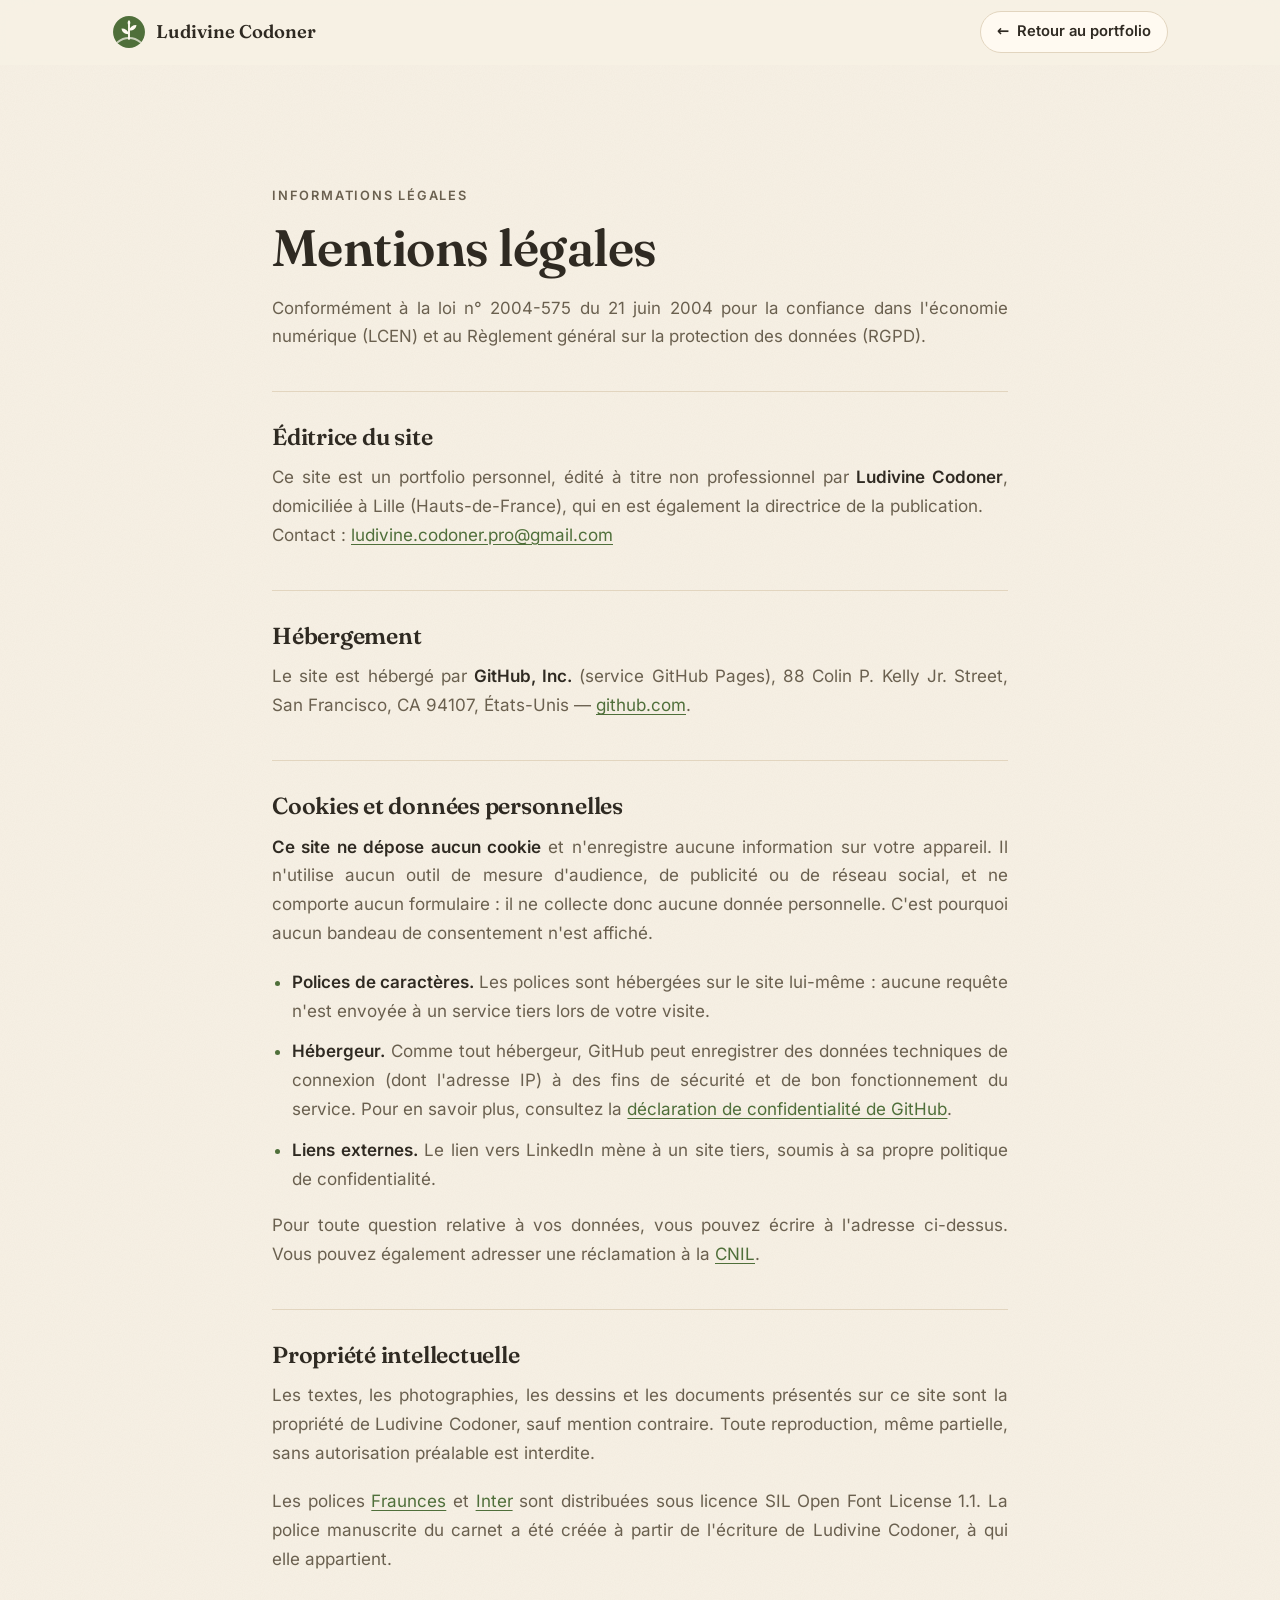
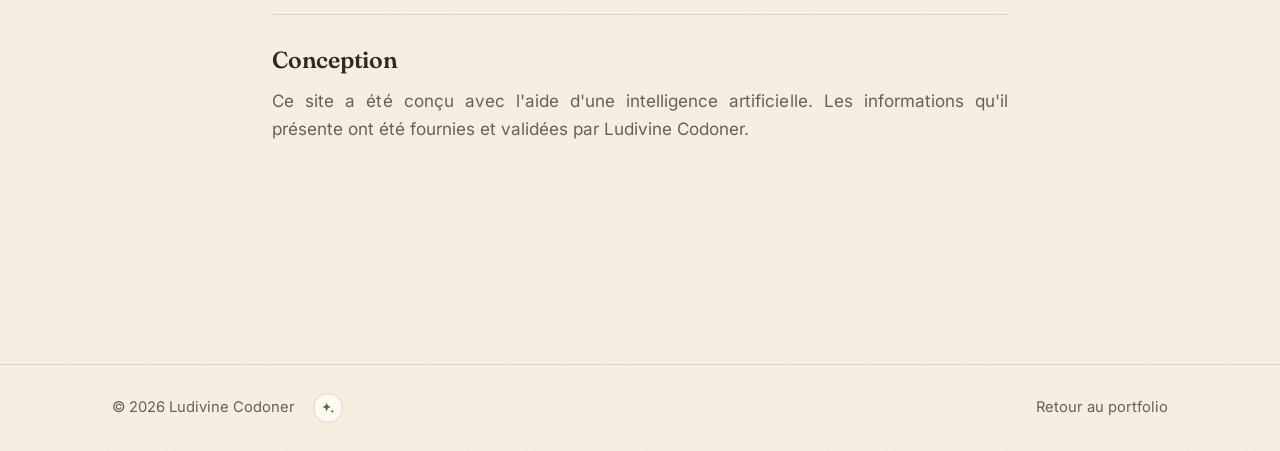
==== commit 250a090a: "Écriture de Ludivine, passions sur la double page, lecture simplifiée - Nouvelle police « Ludivine M" ====
--- a/mentions-legales.html
+++ b/mentions-legales.html
@@ -102,10 +102,10 @@
           autorisation préalable est interdite.
         </p>
         <p>
-          Les polices <a href="assets/fonts/OFL-Fraunces.txt">Fraunces</a>,
-          <a href="assets/fonts/OFL-Inter.txt">Inter</a> et
-          <a href="assets/fonts/OFL-Caveat.txt">Caveat</a> sont distribuées sous licence
-          SIL Open Font License 1.1.
+          Les polices <a href="assets/fonts/OFL-Fraunces.txt">Fraunces</a> et
+          <a href="assets/fonts/OFL-Inter.txt">Inter</a> sont distribuées sous licence
+          SIL Open Font License 1.1. La police manuscrite du carnet a été créée à partir de
+          l'écriture de Ludivine Codoner, à qui elle appartient.
         </p>
       </section>
 
--- a/assets/css/style.css
+++ b/assets/css/style.css
@@ -54,7 +54,7 @@
   --maxw: 1120px;
   --font-serif: "Fraunces", Georgia, "Times New Roman", serif;
   --font-sans: "Inter", system-ui, -apple-system, "Segoe UI", Roboto, sans-serif;
-  --font-hand: "Caveat", "Segoe Print", "Bradley Hand", cursive;
+  --font-hand: "Ludivine Manuscrite", "Segoe Print", "Bradley Hand", cursive;
 
   /* Mouvements du carnet */
   --ease-book: cubic-bezier(0.5, 0.05, 0.2, 1);
@@ -69,7 +69,9 @@
   color-scheme: light;
 }
 
-/* ---------- Polices (hébergées sur le site, licence SIL OFL 1.1) ---------- */
+/* ---------- Polices hébergées sur le site ----------
+   Fraunces et Inter : licence SIL OFL 1.1.
+   Ludivine Manuscrite : créée à partir de l'écriture de Ludivine Codoner. */
 
 @font-face {
   font-family: "Fraunces";
@@ -88,11 +90,19 @@
 }
 
 @font-face {
-  font-family: "Caveat";
+  font-family: "Ludivine Manuscrite";
   font-style: normal;
-  font-weight: 400 700;
+  font-weight: 400;
   font-display: swap;
-  src: url("../fonts/caveat-latin.woff2") format("woff2");
+  src: url("../fonts/ludivine-manuscrite.woff2") format("woff2");
+}
+
+@font-face {
+  font-family: "Ludivine Manuscrite";
+  font-style: normal;
+  font-weight: 700;
+  font-display: swap;
+  src: url("../fonts/ludivine-manuscrite-gras.woff2") format("woff2");
 }
 
 /* ---------- Base ---------- */
@@ -727,26 +737,29 @@
 
 .tab {
   --tab: var(--postit-sage);
-  --tx: calc(var(--u) * -17);
+  --tx: calc(var(--u) * -23);
   position: absolute;
   top: var(--top);
   left: calc(var(--u) * -10);
   display: flex;
   align-items: center;
   justify-content: flex-end;
-  width: calc(var(--u) * 32);
+  width: calc(var(--u) * 38);
   height: calc(var(--u) * 8.4);
   padding-right: calc(var(--u) * 2.6);
   border-radius: 0 calc(var(--u) * 1) calc(var(--u) * 1) 0;
   background: linear-gradient(90deg, rgba(0, 0, 0, 0.06), transparent 30%), var(--tab);
   box-shadow: calc(var(--u) * 0.3) calc(var(--u) * 0.4) calc(var(--u) * 0.8) rgba(60, 40, 20, 0.16);
   color: var(--ink);
-  font-size: calc(var(--u) * 4.4);
-  font-weight: 600;
+  font-size: calc(var(--u) * 4.2);
+  font-weight: 400;
   line-height: 1;
+  white-space: nowrap;
   text-decoration: none;
   transform: translateX(var(--tx)) rotate(var(--rot, 0deg));
-  transition: transform 0.6s var(--ease-book) var(--tab-delay, 0s), background-color 0.2s ease;
+  transition:
+    transform 0.6s var(--ease-book) var(--tab-delay, 0s),
+    height 0.3s ease, margin 0.3s ease, font-size 0.3s ease, color 0.2s ease, box-shadow 0.3s ease;
 }
 
 .tab span {
@@ -754,12 +767,15 @@
   transition: opacity 0.4s ease;
 }
 
-.tab:nth-child(1) { --top: 9%; --tab: var(--postit-rose); --rot: -1deg; --tab-delay: 0.05s; }
-.tab:nth-child(2) { --top: 22%; --tab: var(--postit-sage); --rot: 1deg; --tab-delay: 0.1s; }
-.tab:nth-child(3) { --top: 35%; --tab: var(--postit-sand); --rot: -0.5deg; --tab-delay: 0.15s; }
-.tab:nth-child(4) { --top: 48%; --tab: var(--postit-rose); --rot: 1.2deg; --tab-delay: 0.2s; }
-.tab:nth-child(5) { --top: 61%; --tab: var(--postit-sage); --rot: -1deg; --tab-delay: 0.25s; }
-.tab:nth-child(6) { --top: 74%; --tab: var(--postit-sand); --rot: 0.6deg; --tab-delay: 0.3s; }
+.tab:nth-child(3n+1) { --tab: var(--postit-rose); --tab-strong: #eda7bf; }
+.tab:nth-child(3n+2) { --tab: var(--postit-sage); --tab-strong: #c6d79c; }
+.tab:nth-child(3n+3) { --tab: var(--postit-sand); --tab-strong: #edcf86; }
+.tab:nth-child(1) { --top: 9%; --rot: -1deg; --tab-delay: 0.05s; }
+.tab:nth-child(2) { --top: 22%; --rot: 1deg; --tab-delay: 0.1s; }
+.tab:nth-child(3) { --top: 35%; --rot: -0.5deg; --tab-delay: 0.15s; }
+.tab:nth-child(4) { --top: 48%; --rot: 1.2deg; --tab-delay: 0.2s; }
+.tab:nth-child(5) { --top: 61%; --rot: -1deg; --tab-delay: 0.25s; }
+.tab:nth-child(6) { --top: 74%; --rot: 0.6deg; --tab-delay: 0.3s; }
 
 /* Pendant la lecture, les post-it sortent davantage et montrent leur titre */
 html[data-book="reading"] .tab {
@@ -771,8 +787,28 @@
   transition-delay: 0.5s;
 }
 
+html[data-book="reading"] .tab {
+  color: var(--ink-soft);
+}
+
+html[data-book="reading"] .tab:hover {
+  --tx: calc(var(--u) * 3);
+  color: var(--ink);
+}
+
+/* La partie en cours de lecture : post-it plus coloré, plus grand, qui sort davantage */
 html[data-book="reading"] .tab.is-active {
-  --tx: calc(var(--u) * 3);
+  --tx: calc(var(--u) * 9);
+  --rot: 0deg;
+  z-index: 2;
+  height: calc(var(--u) * 10);
+  margin-top: calc(var(--u) * -0.8);
+  background: linear-gradient(90deg, rgba(0, 0, 0, 0.05), transparent 30%), var(--tab-strong);
+  box-shadow:
+    calc(var(--u) * 0.5) calc(var(--u) * 0.8) calc(var(--u) * 1.6) rgba(60, 40, 20, 0.28),
+    inset calc(var(--u) * -0.6) 0 0 rgba(255, 255, 255, 0.35);
+  color: var(--ink);
+  font-size: calc(var(--u) * 4.8);
   font-weight: 700;
 }
 
@@ -798,6 +834,14 @@
 .leaf.is-flipped {
   transform: rotateY(-180deg);
 }
+
+/* Ordre d'empilement du carnet fermé (le script le met à jour quand les pages tournent) */
+.leaf--cover { --z: 16; }
+.leaf--hypo { --z: 15; }
+.leaf[data-page="1"] { --z: 14; }
+.leaf[data-page="2"] { --z: 13; }
+.leaf[data-page="3"] { --z: 12; }
+.leaf[data-page="4"] { --z: 11; }
 
 /* Sans JavaScript : le carnet reste ouvert sur la question et l'hypothèse */
 html:not(.js) .leaf--cover {
@@ -1086,23 +1130,8 @@
   margin: 0;
   color: var(--ink);
   font-size: calc(var(--u) * 9);
-  font-weight: 600;
+  font-weight: 400;
   line-height: 1.08;
-}
-
-.spread__arrow {
-  position: absolute;
-  top: 47%;
-  right: calc(var(--u) * 3);
-  width: calc(var(--u) * 24);
-  fill: none;
-  stroke: var(--ink-soft);
-  stroke-width: 2.4;
-  stroke-linecap: round;
-  stroke-linejoin: round;
-  stroke-dasharray: 160;
-  stroke-dashoffset: 160;
-  transition: stroke-dashoffset 0.9s ease;
 }
 
 .spread__underline {
@@ -1118,9 +1147,7 @@
   transition: stroke-dashoffset 0.9s ease;
 }
 
-.is-drawn .spread__arrow,
 .is-drawn .spread__underline,
-html:not(.js) .spread__arrow,
 html:not(.js) .spread__underline {
   stroke-dashoffset: 0;
 }
@@ -1146,7 +1173,7 @@
   right: calc(var(--u) * 13);
   bottom: calc(var(--u) * 5);
   font-size: calc(var(--u) * 4.6);
-  font-weight: 600;
+  font-weight: 400;
   white-space: nowrap;
 }
 
@@ -1206,7 +1233,7 @@
   color: var(--muted);
   font-family: var(--font-hand);
   font-size: clamp(1.25rem, 1.5vw, 1.55rem);
-  font-weight: 600;
+  font-weight: 400;
   line-height: 1.1;
   text-align: center;
   opacity: 0;
@@ -1255,78 +1282,104 @@
   display: none;
 }
 
-/* ---------- Autocollants des passions ---------- */
+/* ---------- Passions : autocollants et phrases sur la double page ---------- */
+
+.stickers__list {
+  margin: 0;
+  padding: 0;
+  list-style: none;
+}
 
 .sticker {
   display: flex;
-  flex-direction: column;
-  align-items: center;
-  width: var(--st, 120px);
-  text-align: center;
+  align-items: flex-start;
+  gap: var(--st-gap, 14px);
 }
 
 .sticker svg {
-  width: 100%;
+  width: var(--st, 76px);
   height: auto;
+  flex: none;
   overflow: visible;
-}
-
-.sticker__cap {
-  display: block;
-  width: max-content;
-  max-width: calc(var(--st, 120px) * 1.5);
-  margin-top: 0.15em;
+  transform: rotate(var(--sr, 0deg));
+}
+
+.sticker__text {
+  margin: 0;
   color: var(--ink);
   font-family: var(--font-hand);
-  font-size: var(--st-font, 1.25rem);
+  font-size: var(--st-font, 1.1rem);
+  line-height: 1.18;
+  text-align: left;
+  -webkit-hyphens: manual;
+  hyphens: manual;
+}
+
+.sticker__text strong {
+  display: block;
+  margin-bottom: 0.12em;
+  font-size: 1.16em;
   font-weight: 700;
-  line-height: 1;
-}
-
-.sticker__cap small {
-  display: block;
-  margin-top: 0.15em;
-  color: var(--ink-soft);
-  font-size: 0.8em;
-  font-weight: 600;
-}
-
+}
+
+/* Sans JavaScript : les passions s'affichent sous le carnet */
 .stickers {
-  display: none;
-}
-
+  max-width: 760px;
+  margin: 40px auto 0;
+}
+
+html:not(.js) .stickers__list {
+  display: grid;
+  grid-template-columns: repeat(auto-fit, minmax(260px, 1fr));
+  gap: 24px;
+}
+
+/* Avec JavaScript : posées sur la double page ouverte */
 .js .stickers {
   position: absolute;
   top: var(--sf-y);
   left: var(--sf-x);
-  display: block;
   width: var(--sf-w);
   height: var(--sf-h);
+  max-width: none;
+  margin: 0;
 }
 
 .stickers .sticker {
-  --st: calc(var(--u) * 23);
-  --st-font: calc(var(--u) * 4.6);
+  --st: calc(var(--u) * 15);
+  --st-gap: calc(var(--u) * 3);
+  --st-font: calc(var(--u) * 3.9);
+}
+
+.js .stickers .sticker {
   position: absolute;
   top: var(--sy);
   left: var(--sx);
+  width: 40%;
   opacity: 0;
+  transition: opacity 0.25s ease;
+}
+
+.js .stickers .sticker svg {
   transform: rotate(var(--sr)) scale(0.3);
-  transition: transform 0.3s ease, opacity 0.2s ease;
+  transition: transform 0.3s ease;
 }
 
 html[data-book="open"] .stickers .sticker {
   opacity: 1;
+  transition: opacity 0.2s ease var(--sd);
+}
+
+html[data-book="open"] .stickers .sticker svg {
   transform: rotate(var(--sr)) scale(1);
-  transition:
-    transform 0.55s cubic-bezier(0.3, 1.5, 0.5, 1) var(--sd),
-    opacity 0.2s ease var(--sd);
-}
-
-.sticker--inpn { --sx: 4%; --sy: 55%; --sr: -8deg; --sd: 1.5s; }
-.sticker--jeux { --sx: 25.5%; --sy: 63%; --sr: 6deg; --sd: 1.7s; }
-.sticker--macro { --sx: 55.5%; --sy: 59%; --sr: -5deg; --sd: 1.9s; }
-.sticker--ecriture { --sx: 76%; --sy: 44%; --sr: 7deg; --sd: 2.1s; }
+  transition: transform 0.55s cubic-bezier(0.3, 1.5, 0.5, 1) var(--sd);
+}
+
+/* Les deux passions de gauche sous la question, les deux de droite sous l'hypothèse */
+.sticker--inpn { --sx: 5%; --sy: 44%; --sr: -8deg; --sd: 1.3s; }
+.sticker--jeux { --sx: 5%; --sy: 66%; --sr: 6deg; --sd: 1.5s; }
+.sticker--macro { --sx: 54.5%; --sy: 46%; --sr: -5deg; --sd: 1.7s; }
+.sticker--ecriture { --sx: 54.5%; --sy: 61%; --sr: 7deg; --sd: 1.9s; }
 
 /* ---------- Écriture progressive ---------- */
 
@@ -1380,8 +1433,6 @@
 }
 
 .page__runner {
-  display: flex;
-  justify-content: space-between;
   margin: 0 0 calc(var(--u) * 5);
   color: var(--ink-soft);
   font-family: var(--font-sans);
@@ -1392,10 +1443,19 @@
   opacity: 0.75;
 }
 
+.page__number {
+  position: absolute;
+  right: calc(var(--u) * 7);
+  bottom: calc(var(--u) * 5);
+  margin: 0;
+  color: var(--ink-soft);
+  font-size: calc(var(--u) * 4.4);
+}
+
 .page__title {
   margin: 0 0 calc(var(--u) * 5);
   color: var(--ink);
-  font-size: calc(var(--u) * 8.4);
+  font-size: calc(var(--u) * 6.8);
   font-weight: 700;
   line-height: 1;
 }
@@ -1438,8 +1498,8 @@
 
 .entry__date {
   color: var(--ink-soft);
-  font-size: calc(var(--u) * 4.9);
-  font-weight: 600;
+  font-size: calc(var(--u) * 4.4);
+  font-weight: 400;
 }
 
 .entry--rose .entry__date,
@@ -1449,24 +1509,28 @@
 
 .entry__title {
   color: var(--ink);
-  font-size: calc(var(--u) * 6.8);
+  font-size: calc(var(--u) * 6);
   font-weight: 700;
 }
 
 .entry__place {
   color: var(--ink-soft);
-  font-size: calc(var(--u) * 5.4);
+  font-size: calc(var(--u) * 4.8);
+}
+
+.entry__place--mail {
+  font-size: calc(var(--u) * 4.2);
 }
 
 .entry__line {
   color: var(--ink);
-  font-size: calc(var(--u) * 5.8);
-  font-weight: 600;
+  font-size: calc(var(--u) * 5.2);
+  font-weight: 700;
 }
 
 .entry__line--soft {
   color: var(--ink-soft);
-  font-weight: 500;
+  font-weight: 400;
 }
 
 /* L'étape lue en ce moment est surlignée */
@@ -1516,9 +1580,14 @@
   overflow: hidden;
 }
 
+.journal {
+  counter-reset: chapitre;
+}
+
 .chapter {
   max-width: 760px;
   margin-inline: auto;
+  counter-increment: chapitre;
 }
 
 /* Sous l'en-tête fixe des petits écrans */
@@ -1527,12 +1596,28 @@
   scroll-margin-top: 64px;
 }
 
+/* Un trait plein entre les parties, un trait pointillé entre les descriptions */
 .chapter + .chapter {
-  margin-top: clamp(40px, 8vw, 72px);
+  margin-top: clamp(24px, 5vw, 48px);
+  padding-top: clamp(40px, 7vw, 72px);
+  border-top: 1px solid var(--line);
+}
+
+.step + .step {
+  border-top: 1px dashed var(--line);
 }
 
 .chapter__head {
-  margin-bottom: clamp(36px, 6vw, 56px);
+  margin-bottom: clamp(30px, 5vw, 44px);
+}
+
+/* Numéro de partie devant l'intitulé : 01, 02… */
+.chapter__head .eyebrow::before {
+  content: counter(chapitre, decimal-leading-zero);
+  margin-right: 0.75em;
+  padding-right: 0.75em;
+  border-right: 1px solid color-mix(in srgb, var(--rose) 45%, transparent);
+  color: var(--rose);
 }
 
 .chapter__head h2 {
@@ -1547,24 +1632,33 @@
 }
 
 .step {
-  padding-block: clamp(36px, 7vw, 64px);
+  padding-block: clamp(36px, 6vw, 60px);
 }
 
 .step:first-child {
-  padding-top: clamp(56px, 10vw, 96px);
+  padding-top: 0;
 }
 
 .step__meta {
   display: flex;
   flex-wrap: wrap;
-  align-items: baseline;
-  gap: 2px 16px;
-  margin: 0 0 10px;
+  align-items: center;
+  gap: 2px 14px;
+  margin: 0 0 12px;
   color: var(--muted);
   font-family: var(--font-hand);
-  font-size: 1.5rem;
-  font-weight: 600;
+  font-size: 1.35rem;
+  font-weight: 400;
   line-height: 1.1;
+}
+
+/* Le même petit dessin que dans la marge du carnet */
+.step__icon {
+  width: 30px;
+  height: 30px;
+  flex: none;
+  margin-right: -2px;
+  transform: rotate(-6deg);
 }
 
 .step__kicker {
@@ -1787,38 +1881,6 @@
 .doc-link small {
   color: var(--muted);
   font-weight: 500;
-}
-
-/* Passions */
-.passions {
-  display: grid;
-  gap: 18px;
-}
-
-.passions li {
-  display: flex;
-  align-items: flex-start;
-  gap: 16px;
-}
-
-.passions__icon {
-  width: 54px;
-  height: 54px;
-  flex: none;
-}
-
-.passions span {
-  color: var(--muted);
-  font-size: 0.98rem;
-  line-height: 1.55;
-}
-
-.passions strong {
-  display: block;
-  color: var(--text);
-  font-family: var(--font-serif);
-  font-size: 1.1rem;
-  font-weight: 600;
 }
 
 /* Compétences : fiches bristol */
@@ -1962,58 +2024,62 @@
   stroke-linejoin: round;
 }
 
-/* ---------- Albums ---------- */
+/* ---------- Albums ----------
+   Sous chaque description, une rangée de photos sur une bande de papier kraft :
+   elle part de l'alignement du texte et file jusqu'au bord droit de l'écran. */
 
 .album {
+  --album-pad: clamp(16px, 5vw, 40px);
   position: relative;
-  margin-top: 30px;
-}
-
-.album__title {
-  position: relative;
-  z-index: 3;
-  margin: 0 0 -14px 14px;
-  color: var(--ink);
-  font-family: var(--font-hand);
-  font-size: 1.45rem;
-  font-weight: 700;
-  line-height: 1;
-}
-
-/* Le titre est écrit sur un morceau de ruban adhésif */
-.album__title span {
-  display: inline-block;
-  padding: 6px 16px 7px;
-  background: var(--tape);
-  box-shadow: 0 1px 2px rgba(60, 40, 20, 0.12);
-  transform: rotate(-2.5deg);
-}
-
-/* Une rangée de photos qui sort de l'écran à droite, à faire glisser */
-.album__prints {
-  position: relative;
-  z-index: 0;
-  display: flex;
-  gap: 20px;
-  margin-right: calc(-1 * clamp(16px, 5vw, 40px));
-  padding: 34px clamp(16px, 5vw, 40px) 30px 18px;
-  overflow-x: auto;
-  scroll-snap-type: x proximity;
-  scrollbar-width: thin;
-  scrollbar-color: var(--sand) transparent;
-}
-
-/* La page de l'album, en papier kraft */
-.album__prints::before {
+  margin-top: 34px;
+  margin-right: calc(-1 * var(--album-pad));
+}
+
+/* La bande de kraft, fixe derrière les photos qui défilent */
+.album[data-gallery]:not(.album--portrait)::before {
   content: "";
   position: absolute;
-  inset: 12px 0 8px;
-  z-index: -1;
+  top: 26px;
+  bottom: 4px;
+  left: 0;
+  right: 0;
   border-radius: 6px 0 0 6px;
   background-color: var(--kraft);
   background-image: radial-gradient(rgba(120, 90, 50, 0.08) 1px, transparent 1px);
   background-size: 7px 7px;
   box-shadow: inset 0 1px 0 rgba(255, 255, 255, 0.5), 0 10px 24px -14px rgba(60, 40, 20, 0.4);
+}
+
+.album__title {
+  position: relative;
+  z-index: 3;
+  margin: 0 0 -10px 16px;
+  color: var(--ink);
+  font-family: var(--font-hand);
+  font-size: 1.3rem;
+  font-weight: 700;
+  line-height: 1;
+}
+
+/* Le titre est écrit sur un morceau de ruban adhésif */
+.album__title span {
+  display: inline-block;
+  padding: 6px 14px 7px;
+  background: var(--tape);
+  box-shadow: 0 1px 2px rgba(60, 40, 20, 0.12);
+  transform: rotate(-2deg);
+}
+
+.album__prints {
+  position: relative;
+  z-index: 1;
+  display: flex;
+  gap: 18px;
+  padding: 30px var(--album-pad) 22px 18px;
+  overflow-x: auto;
+  scroll-snap-type: x proximity;
+  scrollbar-width: thin;
+  scrollbar-color: var(--sand) transparent;
 }
 
 .print {
@@ -2024,14 +2090,14 @@
   transform: rotate(var(--r));
 }
 
-.print:nth-child(4n+2) { --r: 1.8deg; }
-.print:nth-child(4n+3) { --r: -0.8deg; }
-.print:nth-child(4n+4) { --r: 2.4deg; }
+.print:nth-child(4n+2) { --r: 1.6deg; }
+.print:nth-child(4n+3) { --r: -0.7deg; }
+.print:nth-child(4n+4) { --r: 2.2deg; }
 
 .print a {
   display: block;
   width: min-content;
-  padding: 8px 8px 0;
+  padding: 7px 7px 0;
   border-radius: 2px;
   background: #fffdf8;
   box-shadow: var(--shadow-print);
@@ -2049,12 +2115,12 @@
 .print::before {
   content: "";
   position: absolute;
-  top: -11px;
+  top: -10px;
   left: 50%;
   z-index: 2;
-  width: 70px;
-  height: 22px;
-  margin-left: -35px;
+  width: 62px;
+  height: 20px;
+  margin-left: -31px;
   background: var(--tape);
   box-shadow: 0 1px 2px rgba(60, 40, 20, 0.1);
   transform: rotate(calc(var(--r) * -2.5));
@@ -2065,26 +2131,26 @@
   display: block;
   width: auto;
   max-width: none;
-  height: 200px;
+  height: var(--print-h, 168px);
   background: var(--bg-alt);
 }
 
 .print__cap {
   display: block;
-  padding: 7px 2px 10px;
+  padding: 6px 2px 9px;
   color: var(--ink);
   font-family: var(--font-hand);
-  font-size: 1.12rem;
-  font-weight: 600;
-  line-height: 1.05;
+  font-size: 1rem;
+  font-weight: 400;
+  line-height: 1.1;
   text-align: center;
 }
 
-/* Les photos se posent une à une sur la page de l'album */
+/* Les photos se posent une à une sur la bande */
 .js .print.reveal {
   opacity: 0;
-  transform: translateY(40px) rotate(calc(var(--r) * 3));
-  transition: opacity 0.7s ease, transform 0.8s cubic-bezier(0.2, 0.9, 0.3, 1.1);
+  transform: translateY(30px) rotate(calc(var(--r) * 3));
+  transition: opacity 0.6s ease, transform 0.7s cubic-bezier(0.2, 0.9, 0.3, 1.1);
 }
 
 .js .print.reveal.is-visible {
@@ -2092,88 +2158,45 @@
   transform: rotate(var(--r));
 }
 
-/* Pile des photos suivantes : grand écran seulement, elle ouvre la visionneuse */
-.print--pile {
-  display: none;
-}
-
-.print--pile a {
-  position: relative;
-  box-shadow:
-    5px 5px 0 -1px #fffdf8, 5px 5px 0 0 rgba(60, 40, 20, 0.14),
-    10px 9px 0 -1px #fffdf8, 10px 9px 0 0 rgba(60, 40, 20, 0.14),
-    var(--shadow-print);
-}
-
-.print--pile img {
-  aspect-ratio: 4 / 3;
-  object-fit: cover;
-  filter: saturate(0.85) brightness(0.92);
-}
-
-.print__more {
-  position: absolute;
-  inset: 8px 8px auto;
-  display: grid;
-  place-items: center;
-  aspect-ratio: 4 / 3;
-  color: #fffdf8;
-  font-family: var(--font-hand);
-  font-size: 2rem;
-  font-weight: 700;
-  line-height: 1;
-  text-align: center;
-  text-shadow: 0 1px 6px rgba(30, 20, 10, 0.55);
-  background: rgba(40, 32, 20, 0.28);
-}
-
-/* Portrait de la présentation et chiffres clés en post-it */
-.album--portrait .album__prints,
-.album--portrait .album__prints::before {
+/* Présentation : le portrait et les chiffres clés en post-it, côte à côte */
+.album--portrait {
+  display: flex;
+  flex-wrap: wrap;
+  align-items: center;
+  gap: 18px 30px;
+  margin-right: 0;
+}
+
+.album--portrait .album__prints {
+  padding: 14px 0 0 6px;
   overflow: visible;
 }
 
-.album--portrait .album__prints {
-  justify-content: center;
-  margin-right: 0;
-  padding-right: 18px;
-}
-
-.album--portrait .print img {
-  height: 300px;
-}
-
-.album--portrait .print__cap {
-  font-size: 1.25rem;
-}
-
-.album--portrait .album__prints::before {
-  display: none;
+.album--portrait .print {
+  --print-h: 230px;
 }
 
 .facts {
   display: flex;
   flex-wrap: wrap;
-  justify-content: center;
-  gap: 14px;
-  margin-top: 8px;
+  gap: 12px;
 }
 
 .fact {
   display: grid;
+  align-content: start;
   gap: 2px;
-  width: 150px;
-  min-height: 120px;
-  padding: 14px 14px 16px;
+  width: 140px;
+  min-height: 116px;
+  padding: 12px 13px 14px;
   background: var(--postit-sage);
   box-shadow: 0 1px 1px rgba(60, 40, 20, 0.08), 0 8px 14px -8px rgba(60, 40, 20, 0.35);
   transform: rotate(-2deg);
-  align-content: start;
 }
 
 .fact:nth-child(2) {
   background: var(--postit-rose);
-  transform: rotate(1.6deg) translateY(10px);
+  transform: rotate(1.6deg) translateY(8px);
 }
 
 .fact:nth-child(3) {
@@ -2184,7 +2207,7 @@
 .fact__value {
   color: var(--ink);
   font-family: var(--font-hand);
-  font-size: 1.85rem;
+  font-size: 1.6rem;
   font-weight: 700;
   line-height: 1;
 }
@@ -2195,118 +2218,11 @@
   line-height: 1.35;
 }
 
-/* Les autocollants des passions, rassemblés */
-.album__stickers {
-  display: grid;
-  grid-template-columns: repeat(2, minmax(0, 1fr));
-  gap: 26px 18px;
-  justify-items: center;
-  padding: 10px 0;
-}
-
-.album__stickers .sticker {
-  --st: min(150px, 38vw);
-  --st-font: 1.3rem;
-}
-
-.album__stickers .sticker:nth-child(1) { transform: rotate(-6deg); }
-.album__stickers .sticker:nth-child(2) { transform: rotate(5deg) translateY(24px); }
-.album__stickers .sticker:nth-child(3) { transform: rotate(4deg); }
-.album__stickers .sticker:nth-child(4) { transform: rotate(-5deg) translateY(24px); }
-
-/* Objets de l'album : étiquette de collection, livre, carte postale */
+/* Le livre en cours d'écriture, sous sa description */
 .album--object {
   display: flex;
-  justify-content: center;
-  padding: 22px 0;
-}
-
-.specimen {
-  position: relative;
-  width: min(100%, 330px);
-  padding: 26px 26px 22px;
-  border: 1px solid rgba(47, 42, 34, 0.25);
-  background: #fffdf6;
-  box-shadow: var(--shadow-print), inset 0 0 0 5px #fffdf6, inset 0 0 0 6px rgba(47, 42, 34, 0.35);
-  transform: rotate(-2deg);
-}
-
-.specimen::before {
-  content: "";
-  position: absolute;
-  top: -12px;
-  left: 50%;
-  width: 84px;
-  height: 24px;
-  margin-left: -42px;
-  background: var(--tape);
-  transform: rotate(3deg);
-}
-
-.specimen--alt {
-  transform: rotate(1.8deg);
-}
-
-.specimen--sun {
-  transform: rotate(-1.2deg);
-}
-
-.specimen__doodle {
-  position: absolute;
-  top: 16px;
-  right: 18px;
-  width: 52px;
-  height: 52px;
-}
-
-.specimen__head {
-  margin: 0 0 14px;
-  padding-bottom: 10px;
-  border-bottom: 1px solid rgba(47, 42, 34, 0.25);
-  color: var(--primary-strong);
-  font-size: 0.72rem;
-  font-weight: 600;
-  letter-spacing: 0.22em;
-  text-transform: uppercase;
-}
-
-.specimen__fields {
-  display: grid;
-  gap: 4px;
-  margin: 0;
-}
-
-.specimen__fields div {
-  display: grid;
-  grid-template-columns: 82px 1fr;
-  align-items: baseline;
-  border-bottom: 1px dotted rgba(47, 42, 34, 0.25);
-}
-
-.specimen__fields dt {
-  color: var(--muted);
-  font-size: 0.72rem;
-  font-weight: 600;
-  letter-spacing: 0.08em;
-  text-transform: uppercase;
-}
-
-.specimen__fields dd {
-  margin: 0;
-  color: var(--ink);
-  font-family: var(--font-hand);
-  font-size: 1.45rem;
-  font-weight: 700;
-  line-height: 1.25;
-}
-
-.specimen__foot {
-  margin: 14px 0 0;
-  color: var(--muted);
-  font-family: var(--font-serif);
-  font-size: 0.92rem;
-  font-style: italic;
-  text-align: center;
+  padding: 10px 0 10px 8px;
+  margin-right: 0;
 }
 
 .bookmock {
@@ -2316,8 +2232,8 @@
 
 .bookmock__cover {
   position: relative;
-  width: 230px;
-  min-height: 310px;
+  width: 200px;
+  min-height: 270px;
   padding: 30px 24px 24px 34px;
   border-radius: 3px 10px 10px 3px;
   background:
@@ -2396,99 +2312,6 @@
   font-size: 1.35rem;
   font-weight: 700;
   transform: rotate(8deg);
-}
-
-.postcard {
-  display: grid;
-  grid-template-columns: 1fr 1fr;
-  width: min(100%, 400px);
-  min-height: 240px;
-  padding: 22px;
-  background: #fffdf6;
-  box-shadow: var(--shadow-print);
-  transform: rotate(2deg);
-}
-
-.postcard__message {
-  padding-right: 18px;
-  border-right: 1px solid var(--line);
-  color: var(--ink);
-  font-family: var(--font-hand);
-  font-size: 1.3rem;
-  font-weight: 600;
-  line-height: 1.15;
-}
-
-.journal .postcard p {
-  margin: 0 0 12px;
-  text-align: left;
-  -webkit-hyphens: manual;
-  hyphens: manual;
-}
-
-.postcard__sign {
-  color: var(--rose);
-  font-size: 1.5rem;
-  font-weight: 700;
-}
-
-.postcard__address {
-  position: relative;
-  padding: 92px 0 0 18px;
-  color: var(--ink);
-  font-family: var(--font-hand);
-  font-size: 1.3rem;
-  font-weight: 600;
-  line-height: 1.2;
-}
-
-.postcard__address p {
-  margin: 0;
-  background: repeating-linear-gradient(transparent 0 26px, var(--line) 26px 27px);
-}
-
-/* Timbre aux bords dentelés */
-.postcard__stamp {
-  position: absolute;
-  top: 0;
-  right: 0;
-  display: grid;
-  place-items: center;
-  width: 56px;
-  height: 64px;
-  padding: 4px;
-  background: linear-gradient(var(--primary-soft), var(--primary-soft)) content-box, #f4ecda;
-  -webkit-mask:
-    linear-gradient(#000 0 0) content-box,
-    radial-gradient(circle 2.6px, transparent 96%, #000) -4px -4px / 8px 8px;
-  mask:
-    linear-gradient(#000 0 0) content-box,
-    radial-gradient(circle 2.6px, transparent 96%, #000) -4px -4px / 8px 8px;
-}
-
-.postcard__stamp svg {
-  width: 34px;
-  height: 34px;
-  --accent: var(--rose);
-}
-
-.postcard__postmark {
-  position: absolute;
-  top: 26px;
-  right: 34px;
-  display: grid;
-  place-items: center;
-  width: 66px;
-  height: 66px;
-  border: 1.5px solid rgba(47, 42, 34, 0.45);
-  border-radius: 50%;
-  color: rgba(47, 42, 34, 0.6);
-  font-family: var(--font-sans);
-  font-size: 0.62rem;
-  font-weight: 600;
-  letter-spacing: 0.12em;
-  text-transform: uppercase;
-  transform: rotate(-14deg);
 }
 
 /* ---------- Mentions légales ---------- */
@@ -2685,7 +2508,7 @@
   color: #fffaf1;
   font-family: var(--font-hand);
   font-size: 1.4rem;
-  font-weight: 600;
+  font-weight: 400;
   text-align: center;
 }
 
@@ -2788,20 +2611,25 @@
    Petits écrans : autocollants autour du carnet ouvert
    ========================================================================== */
 
-/* Quand la double page est petite (téléphone), les autocollants se placent au-dessus et au-dessous */
+/* Quand la double page est petite (téléphone), les passions se placent au-dessus et au-dessous */
 .stickers-out .stickers .sticker {
-  --st: clamp(76px, 21vw, 118px);
-  --st-font: clamp(0.95rem, 3.4vw, 1.2rem);
-}
-
-.stickers-out .sticker--inpn { --sx: 3%; --sy: calc(-1 * var(--st) - 54px); --sr: -7deg; }
-.stickers-out .sticker--jeux { --sx: 55%; --sy: calc(-1 * var(--st) - 66px); --sr: 6deg; }
-.stickers-out .sticker--macro { --sx: 6%; --sy: calc(100% + 24px); --sr: 5deg; }
-.stickers-out .sticker--ecriture { --sx: 56%; --sy: calc(100% + 14px); --sr: -6deg; }
-
-.stickers-out .sticker__cap small {
-  font-size: 0.78em;
-}
+  --st: clamp(48px, 14vw, 64px);
+  --st-gap: 6px;
+  --st-font: clamp(0.82rem, 3.3vw, 0.95rem);
+  flex-direction: column;
+  width: 47%;
+}
+
+.stickers-out .stickers .sticker--inpn,
+.stickers-out .stickers .sticker--jeux {
+  top: auto;
+  bottom: calc(100% + 14px);
+}
+
+.stickers-out .sticker--inpn { --sx: 0%; --sr: -7deg; }
+.stickers-out .sticker--jeux { --sx: 53%; --sr: 6deg; }
+.stickers-out .sticker--macro { --sx: 0%; --sy: calc(100% + 18px); --sr: 5deg; }
+.stickers-out .sticker--ecriture { --sx: 53%; --sy: calc(100% + 18px); --sr: -6deg; }
 
 @media (max-width: 1179px), (max-height: 599px) {
   /* Pendant la lecture, le carnet s'éclipse : le parcours prend toute la largeur */
@@ -2818,7 +2646,7 @@
   }
 }
 
-/* Écrans bas (téléphone à l'horizontale) : pas de place pour les autocollants */
+/* Écrans bas (téléphone à l'horizontale) : pas de place pour les passions sur la double page */
 @media (max-height: 599px) {
   .js .stickers {
     display: none;
@@ -2826,15 +2654,11 @@
 }
 
 /* ==========================================================================
-   Grand écran : carnet à gauche, description au centre, album à droite
+   Grand écran : le carnet à gauche, la lecture à droite
+   Chaque description est suivie de son album, sans colonne qui laisserait des vides.
    ========================================================================== */
 
 @media (min-width: 1180px) and (min-height: 600px) {
-  .js {
-    --album-w: clamp(280px, 24vw, 520px);
-    --col-gap: clamp(36px, 4vw, 80px);
-  }
-
   .js .site-header {
     display: none;
   }
@@ -2852,170 +2676,36 @@
   .js .chapter {
     max-width: none;
     margin: 0;
-  }
-
-  .js .step {
-    display: grid;
-    grid-template-columns: minmax(0, 1fr) var(--album-w);
-    align-items: start;
-    column-gap: var(--col-gap);
-    min-height: 100vh;
-    padding-block: 12vh;
-  }
-
-  .js .step:first-child {
-    padding-top: 14vh;
+    padding-right: clamp(32px, 5vw, 96px);
+  }
+
+  .js .chapter:first-child {
+    padding-top: 12vh;
+  }
+
+  .js .chapter:last-child {
+    padding-bottom: 8vh;
   }
 
   .js .step__text {
-    justify-self: center;
-    width: 100%;
-    max-width: 620px;
-  }
-
-  .js .step--wide {
-    grid-template-columns: minmax(0, 1fr);
-    padding-right: var(--col-gap);
+    max-width: 680px;
   }
 
   .js .step--wide .step__text {
-    justify-self: start;
-    max-width: 1040px;
-  }
-
-  /* Un bloc plus court que l'écran reste visible pendant que son voisin défile */
-  .js .is-sticky {
-    position: sticky;
-    top: var(--stick, 10vh);
-  }
-
+    max-width: 980px;
+  }
+
+  /* L'album file jusqu'au bord droit de l'écran */
   .js .album {
-    margin-top: 0;
-  }
-
-  /* Album en colonne : les photos alternent et sortent du cadre à droite */
-  .js .album__prints {
-    display: block;
-    margin-right: 0;
-    padding: 40px 0 70px;
-    overflow: visible;
-  }
-
-  .js .album__prints::before {
-    inset: 0 -60px 0 -18px;
-    border-radius: 8px 0 0 8px;
-    transform: rotate(-0.8deg);
+    --album-pad: clamp(32px, 5vw, 96px);
   }
 
   .js .print {
-    --w: 80%;
-    width: var(--w);
-  }
-
-  .js .print + .print {
-    margin-top: 18px;
-  }
-
-  /* Une photo sur deux est décalée et dépasse du bord de l'écran */
-  .js .print:nth-child(odd) {
-    margin-left: 2%;
-  }
-
-  /* Au-delà de cinq photos, les suivantes attendent dans une pile */
-  .js .album.has-pile .print:nth-child(n+6):not(.print--pile) {
-    display: none;
-  }
-
-  .js .print--pile {
-    --w: 58%;
-    display: block;
-  }
-
-  .js .album .print--pile {
-    margin-left: 10%;
-  }
-
-  .js .print--pile a {
-    padding: 10px 10px 0;
-  }
-
-  .js .print--pile .print__more {
-    inset: 10px 10px auto;
-  }
-
-  .js .print:nth-child(even) {
-    margin-left: calc(100% - var(--w) + 9%);
-  }
-
-  /* La légende reste dans la partie visible de la photo */
-  .js .print:nth-child(even) .print__cap {
-    padding-right: 14%;
-  }
-
-  .js .print--portrait {
-    --w: 60%;
-  }
-
-  .js .print--tall {
-    --w: 48%;
-  }
-
-  .js .print a {
-    width: 100%;
-    padding: 10px 10px 0;
-  }
-
-  .js .print img {
-    width: 100%;
-    height: auto;
-  }
-
-  .js .print__cap {
-    padding: 9px 4px 12px;
-    font-size: 1.22rem;
-  }
-
-  .js .album--portrait .album__prints {
-    padding-top: 0;
+    --print-h: 178px;
   }
 
   .js .album--portrait .print {
-    width: 78%;
-    margin-left: 6%;
-  }
-
-  .js .album--portrait .facts {
-    flex-wrap: nowrap;
-    justify-content: flex-start;
-    gap: 0;
-    margin-top: -26px;
-    padding-left: 2%;
-  }
-
-  .js .album--portrait .fact {
-    flex: none;
-    width: 128px;
-    min-height: 118px;
-  }
-
-  .js .album--portrait .fact + .fact {
-    margin-left: -10px;
-  }
-
-  .js .album--object {
-    justify-content: flex-start;
-    padding: 8vh 0 0 4%;
-  }
-
-  .js .album__stickers .sticker {
-    --st: min(150px, 11vw);
-  }
-}
-
-/* Écrans très larges : le carnet garde une taille de lecture confortable */
-@media (min-width: 1700px) and (min-height: 600px) {
-  .js .step__text {
-    max-width: 660px;
+    --print-h: 250px;
   }
 }
 
@@ -3052,6 +2742,7 @@
   }
 
   .stickers .sticker,
+  .stickers .sticker svg,
   .entry__doodle,
   .tab,
   .tab span {
